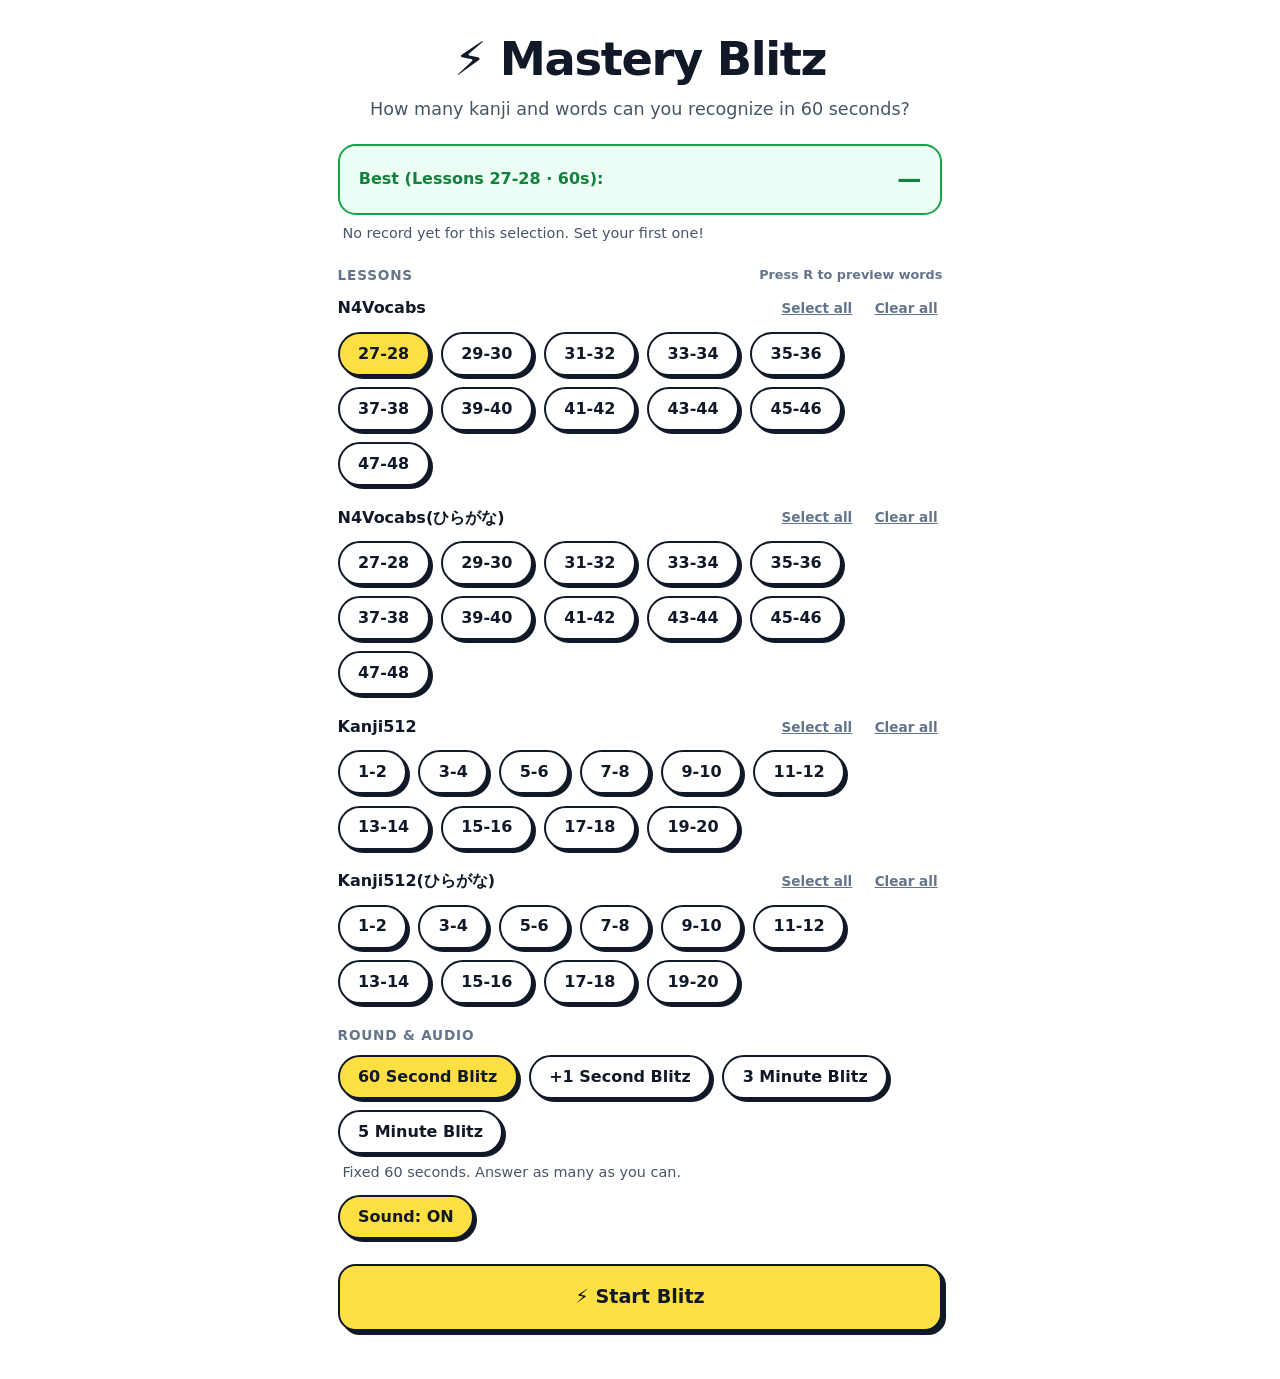
==== index.html @ decc7662 "Add files via upload" ====
<!doctype html>
<html lang="en">
<head>
<meta charset="utf-8">
<meta name="viewport" content="width=device-width, initial-scale=1, viewport-fit=cover">
<title>Mastery Blitz</title>
<style>
:root{--bg:#fff;--surface:#fff;--ink:#111827;--muted:#475569;--label:#64748b;--line:#111827;--shadow:#111827;--yellow:#ffe043;--on-y:#111827;--good:#15803d;--good-bg:#ecfdf5;--good-line:#16a34a;--bad:#b91c1c;--bad-bg:#fee2e2;--warn-bg:#fef3c7;--warn:#92400e;--warn-line:#d97706;box-sizing:border-box;padding-top:env(safe-area-inset-top,0px);padding-bottom:env(safe-area-inset-bottom,0px)}
@media (prefers-color-scheme:dark){:root:not([data-theme="light"]){--bg:#0b1220;--surface:#131c2e;--ink:#f1f5f9;--muted:#cbd5e1;--label:#94a3b8;--line:#e2e8f0;--shadow:#e2e8f0;--good:#4ade80;--good-bg:#052e1b;--good-line:#22c55e;--bad:#fca5a5;--bad-bg:#450a0a;--warn-bg:#422006;--warn:#fcd34d;--warn-line:#f59e0b}}
:root[data-theme="dark"]{--bg:#0b1220;--surface:#131c2e;--ink:#f1f5f9;--muted:#cbd5e1;--label:#94a3b8;--line:#e2e8f0;--shadow:#e2e8f0;--good:#4ade80;--good-bg:#052e1b;--good-line:#22c55e;--bad:#fca5a5;--bad-bg:#450a0a;--warn-bg:#422006;--warn:#fcd34d;--warn-line:#f59e0b}
*,*::before,*::after{box-sizing:inherit}
html,body{margin:0}
body{background:var(--bg);color:var(--ink);font:16px/1.4 "Segoe UI",system-ui,-apple-system,"Hiragino Sans","Yu Gothic",sans-serif;min-height:100%}
main{max-width:640px;margin:0 auto;padding:1.5rem 1.1rem 3rem}
[hidden]{display:none!important}
h1{font-size:clamp(2rem,8vw,2.9rem);font-weight:900;letter-spacing:-.03em;text-align:center;margin:.2rem 0 .3rem}
.sub{text-align:center;color:var(--muted);font-size:1.1rem;margin:0 0 1.4rem}
.lbl{color:var(--label);font-weight:800;font-size:.85rem;letter-spacing:.06em;text-transform:uppercase;margin:1.4rem 0 .6rem;display:flex;justify-content:space-between;align-items:center;gap:.5rem}
.lbl .mini{display:flex;gap:.9rem}
.part{display:flex;justify-content:space-between;align-items:center;gap:.5rem;margin:1.1rem 0 .55rem;font-weight:800;color:var(--ink)}.part:first-child{margin-top:0}.part .mini{display:flex;gap:.8rem}.part .link{font-size:.85rem}
.row{display:flex;flex-wrap:wrap;gap:.7rem}
button{font:inherit;color:inherit;cursor:pointer}
.chip,.btn{border:2.5px solid var(--line);border-radius:999px;background:var(--surface);color:var(--ink);font-weight:800;padding:.55rem 1.15rem;box-shadow:3px 3px 0 var(--shadow);transition:transform .08s,box-shadow .08s}
.chip:active,.btn:active,.opt:active{transform:translate(2px,2px);box-shadow:1px 1px 0 var(--shadow)}
.chip[aria-pressed="true"],.btn.y{background:var(--yellow);color:var(--on-y)}
.btn.pill{border-color:var(--warn-line);background:var(--warn-bg);color:var(--warn);box-shadow:none;cursor:default}
.btn.go{display:flex;width:100%;justify-content:center;gap:.6rem;border-radius:1.1rem;padding:1.1rem;font-size:1.2rem;margin-top:1.6rem;box-shadow:4px 4px 0 var(--shadow)}
.btn.go:disabled{opacity:.45;cursor:not-allowed}
.link{background:none;border:0;color:var(--label);font-weight:700;text-decoration:underline;padding:.3rem}
:focus-visible{outline:3px solid #2563eb;outline-offset:3px}
.best{display:flex;justify-content:space-between;align-items:center;gap:1rem;border:2.5px solid var(--good-line);background:var(--good-bg);color:var(--good);border-radius:1.1rem;padding:1.05rem 1.2rem;font-weight:800;box-shadow:0 0 0 0}
.best b{font-size:1.5rem;white-space:nowrap}
.bestsub{color:var(--muted);font-size:.9rem;margin:.5rem .3rem 0}
.hist{list-style:none;margin:0;padding:0;display:grid;gap:.4rem}
.hist li{display:flex;justify-content:space-between;gap:1rem;border-bottom:1.5px dashed var(--label);padding:.35rem 0;color:var(--muted);font-size:.95rem}
.hist b{color:var(--ink)}
/* play */
.hud{display:grid;grid-template-columns:auto 1fr auto;gap:1rem;align-items:end;margin-bottom:.7rem}
.hud small{display:block;color:var(--label);font-weight:800;font-size:.75rem;text-transform:uppercase;letter-spacing:.06em}
.hud b{font-size:2rem;font-weight:900;line-height:1;font-variant-numeric:tabular-nums}
.hud .sc{text-align:center}
.hud .tm.low b{color:var(--bad)}
.streak{border:2.5px solid var(--line);border-radius:999px;padding:.35rem .8rem;font-weight:800;background:var(--surface);white-space:nowrap}
.streak.hot{background:var(--yellow);color:var(--on-y)}
.bar{height:14px;border:2.5px solid var(--line);border-radius:99px;overflow:hidden;background:var(--surface)}
.bar i{display:block;height:100%;width:100%;background:var(--yellow);transform-origin:left}
.card{position:relative;border:2.5px solid var(--line);border-radius:1.4rem;background:var(--surface);box-shadow:5px 5px 0 var(--shadow);text-align:center;padding:2rem 1rem 1.4rem;margin:1.2rem 0}
.kanji{font-family:"Hiragino Sans","Yu Gothic","Noto Sans JP","Meiryo",sans-serif;font-weight:700;font-size:clamp(3rem,15vw,5.5rem);line-height:1.15;overflow-wrap:anywhere}
.kanji.long{font-size:clamp(2.2rem,10vw,3.8rem)}
.ask{margin:.6rem 0 0;color:var(--label);font-weight:700;font-size:.9rem}
.pop{position:absolute;right:1rem;top:.7rem;font-weight:900;color:var(--good);opacity:0;pointer-events:none}
.pop.show{animation:pop .7s ease-out}
@keyframes pop{0%{opacity:1;transform:translateY(6px)}100%{opacity:0;transform:translateY(-14px)}}
.opts{display:grid;grid-template-columns:1fr 1fr;gap:.8rem}
@media(max-width:430px){.opts{grid-template-columns:1fr}}
.opt{display:flex;gap:.7rem;align-items:center;text-align:left;border:2.5px solid var(--line);border-radius:1rem;background:var(--surface);color:var(--ink);font-weight:800;font-size:1.05rem;padding:.95rem 1rem;box-shadow:3px 3px 0 var(--shadow);min-height:3.6rem}
.opt kbd{flex:none;display:grid;place-items:center;width:1.7rem;height:1.7rem;border:2px solid var(--line);border-radius:.45rem;font:800 .8rem inherit;font-family:inherit}
.opt.good{background:var(--good-bg);border-color:var(--good-line);color:var(--good)}
.opt.bad{background:var(--bad-bg);border-color:var(--bad);color:var(--bad)}
.opt:disabled{cursor:default}
.opt.kana{font-family:"Hiragino Sans","Yu Gothic","Noto Sans JP","Meiryo",sans-serif;font-size:1.25rem}
/* result */
.big{text-align:center;margin:1rem 0}
.big b{display:block;font-size:clamp(3rem,16vw,4.6rem);font-weight:900;letter-spacing:-.03em;line-height:1}
.newbest{background:var(--yellow);color:var(--on-y);border:2.5px solid var(--line);border-radius:999px;font-weight:900;padding:.5rem 1.2rem;display:inline-block;box-shadow:3px 3px 0 var(--shadow);margin-bottom:.8rem}
.stats{display:grid;grid-template-columns:repeat(5,1fr);gap:.6rem;margin:1.2rem 0}
.stats div{border:2.5px solid var(--line);border-radius:1rem;padding:.7rem .3rem;text-align:center;background:var(--surface)}
.stats b{display:block;font-size:1.5rem;font-weight:900}
.stats small{color:var(--label);font-weight:700;font-size:.78rem;white-space:nowrap}
@media(max-width:430px){.stats{grid-template-columns:1fr 1fr}.stats div:last-child{grid-column:span 2}}
.miss{list-style:none;padding:0;margin:0;display:grid;gap:.5rem}
.miss li{display:flex;align-items:baseline;gap:.9rem;border:2px solid var(--line);border-radius:.9rem;padding:.55rem .9rem;background:var(--surface)}
.miss .kanji{font-size:1.6rem;min-width:4.5rem}
.miss span{color:var(--muted);font-weight:700}.miss span b{color:var(--good);font-size:1.05rem}.miss span small{color:var(--bad);font-weight:600;font-size:.85rem}
.two{display:grid;grid-template-columns:1fr 1fr;gap:.8rem;margin-top:1.4rem}
.two .btn{border-radius:1rem;padding:.9rem}
.rv{text-transform:none;letter-spacing:0;font-size:.8rem;font-weight:700}.rv.on{background:var(--yellow);color:var(--on-y);border:2px solid var(--line);border-radius:999px;padding:.1rem .65rem}
.peek{position:fixed;z-index:15;width:min(440px,calc(100vw - 24px));max-height:min(60vh,420px);overflow-y:auto;border:2.5px solid var(--line);border-radius:1.1rem;background:var(--surface);box-shadow:5px 5px 0 var(--shadow);padding:.8rem .9rem}
.peek h3{margin:0 0 .5rem;font-size:1rem;font-weight:900;display:flex;justify-content:space-between;gap:1rem}.peek h3 span{color:var(--label);font-weight:700;font-size:.85rem}
.peek ul{list-style:none;margin:0;padding:0;display:grid;grid-template-columns:1fr 1fr;gap:.3rem .9rem}
.peek li{display:flex;align-items:baseline;gap:.6rem;border-bottom:1.5px dashed var(--label);padding:.2rem 0;min-width:0}
.peek li .kanji{font-size:1.25rem;flex:none}.peek li span:last-child{color:var(--muted);font-weight:700;font-size:.9rem;overflow-wrap:anywhere}
@media(max-width:430px){.peek ul{grid-template-columns:1fr}}
.tm{position:relative}.pop.tp{left:100%;right:auto;top:0;margin-left:.4rem;white-space:nowrap}
.ov{position:fixed;inset:0;z-index:20;display:grid;place-items:center;background:var(--bg);padding:1.2rem}
.pm{width:min(380px,100%);border:2.5px solid var(--line);border-radius:1.4rem;background:var(--surface);box-shadow:6px 6px 0 var(--shadow);padding:1.5rem;display:grid;gap:.8rem;text-align:center}
.pm h2{margin:0;font-size:1.8rem;font-weight:900}.pm p{margin:0 0 .3rem;color:var(--muted)}.pm small{color:var(--label);font-weight:700}
.pm .btn{border-radius:1rem;padding:.9rem;font-size:1.05rem}
@media(prefers-reduced-motion:reduce){.pop.show{animation:none;opacity:1}.chip,.btn{transition:none}}
</style>
</head>
<body>
<main>

<section id="setup">
  <h1>⚡ Mastery Blitz</h1>
  <p class="sub" id="sub"></p>
  <div class="best"><span id="bestLbl">Best:</span><b id="bestPts">—</b></div>
  <p class="bestsub" id="bestSub"></p>

  <div class="lbl"><span>Lessons</span><span class="rv" id="rvHint"></span></div>
  <div id="chips"></div>

  <div class="lbl"><span>Round &amp; audio</span></div>
  <div class="row" id="modes"></div>
  <p class="bestsub" id="modeNote"></p>
  <div class="row" style="margin-top:.8rem"><button class="chip" id="snd" aria-pressed="true">Sound: ON</button></div>

  <button class="btn y go" id="start">⚡ Start Blitz</button>

  <div id="histWrap"><div class="lbl"><span>Recent rounds</span><button class="link" id="reset">Reset records</button></div><ul class="hist" id="hist"></ul></div>
</section>

<section id="play" hidden>
  <div class="hud">
    <div class="tm" id="tmBox"><small>Time</small><b id="tm">60</b><span class="pop tp" id="tpop">+1s</span></div>
    <div class="sc"><small>Score</small><b id="sc">0</b></div>
    <div class="streak" id="stk">Streak 0</div>
  </div>
  <div class="bar"><i id="bar"></i></div>
  <div class="card"><span class="pop" id="pop"></span><div class="kanji" id="k" lang="ja"></div><p class="ask">What does it mean?</p></div>
  <div class="opts" id="opts" aria-live="polite"></div>
  <p style="margin:1.2rem 0 0;display:flex;justify-content:center;gap:1.6rem"><button class="link" id="pz">Pause (Esc)</button><button class="link" id="quit">End round</button></p>
</section>

<section id="result" hidden>
  <div class="big"><div id="nb"></div><small style="color:var(--label);font-weight:800">TIME’S UP · FINAL SCORE</small><b id="rs">0</b><span id="rl" style="color:var(--muted);font-weight:700"></span></div>
  <div class="stats" id="rstats"></div>
  <div id="missWrap"><div class="lbl"><span id="missTitle">Review wrong answers</span></div><ul class="miss" id="miss"></ul></div>
  <div class="two"><button class="btn y" id="again">⚡ Play again</button><button class="btn" id="back">Change lessons</button></div>
</section>

</main>
<div class="peek" id="peek" hidden role="tooltip"></div>
<div class="ov" id="pause" hidden role="dialog" aria-modal="true" aria-label="Paused">
  <div class="pm"><h2>⏸ Paused</h2><p>The timer is stopped.</p>
    <button class="btn y" id="resume">▶ Resume</button>
    <button class="btn" id="restart">↻ Restart</button>
    <button class="btn" id="home">⌂ Main page</button>
    <small>Press Esc to resume</small></div>
</div>
<script>
const D = {
  "27-28": [
      ["空", "sky"],
      ["空港", "airport"],
      ["残業する", "to overtime"],
      ["産業", "industry"],
      ["工業", "industry"],
      ["授業", "class / lesson"],
      ["本日休業", "closure day"],
      ["鳥", "bird"],
      ["小鳥", "little bird"],
      ["白鳥", "swan"],
      ["通る", "to pass through"],
      ["通う", "to commute"],
      ["通学", "to go to school"],
      ["大通り", "main street"],
      ["交通", "traffic"],
      ["味", "taste"],
      ["意味", "meaning"],
      ["趣味", "hobby"],
      ["興味", "interest"],
      ["運", "luck"],
      ["運がいい", "good fortune"],
      ["運賃", "fare"],
      ["運転する", "to drive"],
      ["力", "strength"],
      ["体力", "strength"],
      ["色", "color"],
      ["茶色", "brown"],
      ["特色", "distinction"],
      ["景色", "scenery"],
      ["取る", "to take"],
      ["荷物", "baggage"],
      ["簡単", "easy"],
      ["覚える", "to memorize"],
      ["自動販売機", "automatic vending machine"],
      ["忙しい", "busy"],
      ["給料", "salary"],
      ["習慣", "custom"],
      ["涼しい", "cool"],
      ["涼風", "cool breeze"],
      ["将来", "future"],
      ["夢", "dream"],
      ["疲れる", "to get tired"],
      ["痛い", "painful"],
      ["彼", "he"],
      ["彼女", "she"],
      ["最近", "recently"],
      ["建てる", "to build"],
      ["着る", "to wear"],
      ["着く", "to arrive"],
      ["着物", "Japanese clothes"],
      ["出張", "business trip"],
      ["仕事", "work"],
      ["家事", "household chores"],
      ["火事", "fire"],
      ["用事", "business / engagement"],
      ["大事な", "important"],
      ["事", "thing / matter"],
      ["答える", "to answer"],
      ["答え", "answer"],
      ["解答", "answer"],
      ["元気な", "energetic"],
      ["元日", "New Year's Day"],
      ["紀元前", "before Christ / A.D."],
      ["明るい", "bright"],
      ["明日", "tomorrow"],
      ["発明", "invention"],
      ["近い", "near"],
      ["近所", "neighborhood / vicinity"],
      ["強い", "strong"],
      ["勉強する", "to study"],
      ["強風", "strong wind"],
      ["着信（メール）", "received mail"],
      ["映す", "reflect"],
      ["映画", "movie"],
      ["映画館", "theater"]
  ],
  "29-30": [
      ["地図", "map"],
      ["地下鉄", "subway train"],
      ["土地", "soil / land"],
      ["地震", "earthquake"],
      ["走る", "to run"],
      ["力走する", "runs as hard as one can"],
      ["集める", "to gather"],
      ["集まる", "assemble"],
      ["文集", "anthology"],
      ["集合する", "to assemble"],
      ["研究する", "to research"],
      ["研究者", "researcher"],
      ["研究室", "research room"],
      ["水曜日", "Wednesday"],
      ["重い", "heavy"],
      ["重大な", "important / serious"],
      ["体重", "weight"],
      ["池", "pond"],
      ["電池", "battery"],
      ["形", "shape"],
      ["人形", "doll"],
      ["正方形", "square"],
      ["図形", "figure"],
      ["ひ形", "rhombus"],
      ["横", "beside"],
      ["橋", "bridge"],
      ["決める", "to decide"],
      ["相談", "consultation"],
      ["首相", "prime minister"],
      ["忘れる", "to forget"],
      ["夏", "summer"],
      ["授業", "lesson / class"],
      ["ご苦労さま", "thanks for today"],
      ["希望", "wish"],
      ["復習する", "to review"],
      ["植える", "to plant"],
      ["机", "table / desk"],
      ["真ん中", "center"],
      ["花びん", "flower vase"],
      ["うら", "back / rear"],
      ["地震", "earthquake"],
      ["電池", "battery"],
      ["地下鉄", "subway train"],
      ["特に", "especially"],
      ["特急", "express"],
      ["特別な", "special"],
      ["有名", "famous"],
      ["有名な", "famous"],
      ["有料", "with pay"],
      ["頼り", "dependence"],
      ["会社員", "company employee"],
      ["銀行員", "bank teller"],
      ["店員", "clerk"],
      ["会員", "member"],
      ["医者", "doctor"],
      ["医学", "medical science"],
      ["医院", "clinic"],
      ["者", "person"],
      ["歯医者", "dentist"],
      ["学者", "scholar"],
      ["作者", "author"],
      ["本屋", "bookstore"],
      ["屋上", "rooftop"],
      ["八百屋", "vegetable shop"],
      ["部屋", "room"],
      ["生む", "bear / give birth"],
      ["生産する", "to produce"],
      ["財産", "property / asset"],
      ["道具", "tools"],
      ["不足する", "run short"],
      ["不安な", "anxious"],
      ["不運な", "bad luck"],
      ["切る", "to cut"],
      ["切手", "stamp"],
      ["大切な", "important"],
      ["親切な", "kind"]
  ],
  "31-32": [
      ["東", "east"],
      ["東京", "Tokyo"],
      ["西", "west"],
      ["南", "south"],
      ["北", "north"],
      ["北海道", "Hokkaido"],
      ["雨", "rain"],
      ["風", "wind"],
      ["台風", "typhoon"],
      ["洋風", "western style"],
      ["風景", "scenery / view"],
      ["夕方", "evening"],
      ["方", "direction"],
      ["服", "clothes"],
      ["洋服", "western clothes"],
      ["和服", "Japanese clothes"],
      ["制服", "uniform"],
      ["予定", "schedule / plan"],
      ["晴れる", "to become sunny"],
      ["星", "star"],
      ["熱", "fever"],
      ["熱い", "hot"],
      ["暑い", "hot"],
      ["予約", "reservation"],
      ["約束", "promise"],
      ["辞書", "dictionary"],
      ["練習", "practice"],
      ["返す", "return"],
      ["返事", "reply"],
      ["返信", "answer / reply"],
      ["くり返す", "repeat"],
      ["最近", "recently"],
      ["続ける", "to continue"],
      ["お客さん", "customer"],
      ["角", "corner"],
      ["政治", "politics"],
      ["治る", "to cure"],
      ["合格", "to pass"],
      ["卒業", "to graduate"],
      ["入学試験", "entrance exam"],
      ["実験", "experiment"],
      ["経験", "experience"],
      ["実験する", "to have an exam"],
      ["連休", "successive holidays"],
      ["会議", "conference"],
      ["広い", "wide"],
      ["広場", "plaza"],
      ["広大な", "vast / broad"],
      ["良い", "good"],
      ["良心", "conscience"],
      ["海", "sea"],
      ["海外", "overseas"],
      ["北海道", "Hokkaido"],
      ["林", "wood"],
      ["小林さん", "Japanese family name"],
      ["林道", "path through a forest"],
      ["用事", "something to do"],
      ["利用する", "to use"],
      ["子供用", "for children"],
      ["赤い", "red"],
      ["赤ちゃん", "baby"],
      ["赤信号", "red light"],
      ["赤道", "equator"],
      ["森", "forest"],
      ["森さん", "Japanese family name"],
      ["森林", "forest"],
      ["正しい", "correct"],
      ["正月", "New Year / January"],
      ["正門", "main gate"],
      ["青い", "blue"],
      ["青空", "blue sky"],
      ["青春", "youth / adolescence"],
      ["白い", "white"],
      ["真っ黒", "pitch-black"]
  ],
  "33-34": [
      ["以内", "within"],
      ["以外", "other than"],
      ["以前", "before"],
      ["以上", "more than"],
      ["以下", "less than"],
      ["質問する", "to ask"],
      ["薬", "medicine"],
      ["目薬", "eye drop"],
      ["薬品", "medicine"],
      ["注意する", "to pay attention"],
      ["注文する", "to order"],
      ["注射", "injection"],
      ["閉める", "to close"],
      ["閉じる", "to close"],
      ["閉める", "to close"],
      ["閉館する", "closing building"],
      ["閉会式", "closing ceremony"],
      ["番", "number"],
      ["電話番号", "telephone number"],
      ["番号", "number"],
      ["交通", "traffic"],
      ["危ない", "dangerous"],
      ["道具", "tool"],
      ["出席", "attendance"],
      ["払う", "to pay"],
      ["無理", "impossible"],
      ["失敗", "fail"],
      ["失礼", "rude"],
      ["黄色", "yellow"],
      ["非常口", "emergency exit"],
      ["逃げる", "to escape"],
      ["規則", "rules"],
      ["守る", "to follow"],
      ["歯", "teeth"],
      ["並べる", "to arrange / line"],
      ["立ち入り禁止", "no entry"],
      ["本日休業", "closed today"],
      ["暑い", "hot"],
      ["下げる", "to lower"],
      ["上げる", "to lift"],
      ["入り口", "entrance"],
      ["説明", "explanation"],
      ["先", "tip / ahead"],
      ["入れる", "to insert"],
      ["便利な", "convenient"],
      ["利用する", "to use"],
      ["利子", "interest / debt"],
      ["有利な", "advantageous"],
      ["四季", "four seasons"],
      ["季節", "season"],
      ["節分", "day before the beginning of spring"],
      ["春", "spring"],
      ["青春", "youth / adolescence"],
      ["夏", "summer"],
      ["夏休み", "summer vacation"],
      ["夏祭り", "summer festival"],
      ["夏服", "summer clothes"],
      ["秋", "autumn / fall"],
      ["秋田県", "Akita prefecture"],
      ["秋分の日", "autumn equinox day"],
      ["冬", "winter"],
      ["冬休み", "winter vacation"],
      ["春夏秋冬", "four seasons"],
      ["専門", "specialty"],
      ["画家", "artist"],
      ["日本画", "Japanese-style painting"],
      ["音", "sound / noise"],
      ["高音", "high tone"],
      ["歌う", "to sing"],
      ["歌手", "singer"],
      ["モノマネ", "imitate"],
      ["読み方", "way of reading"],
      ["あの方", "that person"]
  ],
  "35-36": [
      ["正しい", "correct"],
      ["毎日", "every day"],
      ["体", "body"],
      ["体重", "weight"],
      ["顔", "face"],
      ["顔色", "face"],
      ["首", "neck"],
      ["首都", "capital city"],
      ["手首", "wrist"],
      ["心", "heart"],
      ["安心する", "to be relieved"],
      ["心配する", "to worry"],
      ["中心", "center"],
      ["暖かい", "warm"],
      ["暖冬", "warm winter"],
      ["暖房", "heater"],
      ["温暖化", "warm"],
      ["一度", "once"],
      ["今度", "next time"],
      ["25度", "25 degree"],
      ["温度", "temperature"],
      ["時計", "watch"],
      ["計画", "plan"],
      ["計る", "to make a plan"],
      ["合計", "sum"]
  ],
  "37-38": [
      ["発明", "invention"],
      ["発見する", "to discover"],
      ["発音", "pronunciation"],
      ["光", "ray"],
      ["光る", "shine"],
      ["日光", "sunlight"],
      ["観光", "sightseeing"],
      ["晩御飯", "dinner"],
      ["台", "stand / rack"],
      ["台所", "kitchen"],
      ["土台", "foundation"],
      ["問題", "problem"],
      ["題名", "title"],
      ["宿題", "homework"],
      ["話題", "subject / topic"],
      ["待つ", "to wait"],
      ["待ち合わせ", "rendezvous"],
      ["招待する", "to invite"],
      ["期待する", "to expect"],
      ["米", "rice"],
      ["米国", "the United States"],
      ["白米", "white polished rice"],
      ["成功", "success"],
      ["法", "law"],
      ["成田空港", "Narita airport"],
      ["拾う", "to pick up"],
      ["捨てる", "to throw away"],
      ["輸出", "export"],
      ["招待する", "to invite"],
      ["呼ぶ", "to call"],
      ["原料", "raw material"],
      ["科学", "science"],
      ["教科書", "textbook"],
      ["外科", "surgery"],
      ["内科", "internal medicine"],
      ["科学者", "scientist"],
      ["頼む", "request / ask"],
      ["技術", "skill"],
      ["退院", "to discharge from hospital"],
      ["性格", "personality"],
      ["海岸", "seashore"],
      ["変わる", "to change"],
      ["変な", "strange"],
      ["大変な", "extremely difficult"],
      ["変化する", "to change"],
      ["病気", "illness"],
      ["病院", "hospital"],
      ["病人", "sick person"],
      ["急病", "sudden illness"],
      ["歌手", "singer"],
      ["世界中", "whole world"],
      ["屋上", "rooftop"],
      ["土地", "land / lot"],
      ["慣れる", "to be used to"],
      ["日光", "sunlight"],
      ["成田", "Narita"],
      ["行う", "to conduct"],
      ["運ぶ", "to carry"],
      ["小学校", "elementary school"],
      ["朝", "morning"],
      ["今朝", "this morning"],
      ["朝日", "morning sun"],
      ["朝食", "breakfast"],
      ["昼", "noon"],
      ["昼休み", "noon break"],
      ["昼ご飯", "lunch"],
      ["昼食", "lunch"],
      ["夜", "night"],
      ["今夜", "tonight"],
      ["夜店", "night stand / stall"],
      ["夜食", "late supper"],
      ["夕日", "evening sun"],
      ["夕食", "dinner"],
      ["今晩", "tonight"],
      ["毎晩", "every night"]
  ],
  "39-40": [
      ["電話代", "telephone bill"],
      ["死ぬ", "to die"],
      ["死者", "deceased"],
      ["急死", "sudden death"],
      ["病死", "die of disease"],
      ["合う", "fit"],
      ["合格", "to pass"],
      ["結婚する", "to marry"],
      ["結婚式", "wedding ceremony"],
      ["全部", "all"],
      ["次", "next"],
      ["必ず", "without fail"],
      ["必要な", "necessary"],
      ["要る", "to need"],
      ["交通事故", "traffic accident"],
      ["絶対に", "absolutely"],
      ["全然", "not at all"],
      ["難しい", "difficult"],
      ["残る", "to be left / remain"],
      ["残業する", "to work overtime"],
      ["残念な", "regrettable"],
      ["複雑な", "complicated"],
      ["雑誌", "magazine"],
      ["裏", "front"],
      ["倒れる", "to fall down"],
      ["込む", "be crowded"],
      ["申し込む", "to apply"],
      ["確かめる", "make sure"],
      ["確認", "confirmation"],
      ["大人", "adult"],
      ["返事", "reply"],
      ["台風", "typhoon"],
      ["遅刻", "late"],
      ["早退", "undertime"],
      ["出発", "departure"],
      ["到着", "arrival"],
      ["危険", "danger"],
      ["試合", "competition / game"],
      ["止まる", "stop"],
      ["中止する", "to cancel"],
      ["一時停止", "halt"],
      ["歩く", "walk"],
      ["散歩する", "to stroll"],
      ["進歩する", "to progress"],
      ["横断歩道", "pedestrian crossing"],
      ["持つ", "to carry / hold"],
      ["気持ち", "feeling"],
      ["持ち物", "belonging"],
      ["支持する", "to support / sympathy"],
      ["家", "house"],
      ["画家", "artist / painter"],
      ["家内", "wife"],
      ["家庭", "home / household"],
      ["民族", "ethnic group"],
      ["家族", "family"],
      ["水族館", "aquarium"],
      ["親", "parent"],
      ["母親", "mother"],
      ["親切な", "kind"],
      ["親しい", "close / intimate"],
      ["兄", "older brother"],
      ["お兄さん", "older brother"],
      ["弟", "younger brother"],
      ["兄弟", "siblings"],
      ["姉", "older sister"],
      ["お姉さん", "older sister"],
      ["妹", "younger sister"],
      ["姉妹", "sisters"],
      ["姉妹都市", "sister city"],
      ["私立大学", "private university"],
      ["自分", "oneself"],
      ["自動ドア", "automatic door"],
      ["自由", "freedom"],
      ["自然", "nature / natural"]
  ],
  "41-42": [
      ["説明", "explanation"],
      ["進む", "proceed"],
      ["進歩", "progress"],
      ["先進国", "advanced nation"],
      ["進学", "going to college"],
      ["アジル産", "produced in Brazil"],
      ["動物園", "zoo"],
      ["公園", "park"],
      ["以内", "within"],
      ["専門", "specialty"],
      ["案内する", "to guide"],
      ["内側", "interior / inside"],
      ["変化する", "to change"],
      ["文化", "culture"],
      ["化学", "chemistry"],
      ["映画化", "film making / dramatization"],
      ["石", "stone"],
      ["石油", "kerosene"],
      ["和室", "Japanese-style room"],
      ["平和", "peace"],
      ["戦争", "war"],
      ["関西", "Kansai region"],
      ["関係", "relation"],
      ["目的", "purpose"],
      ["紹介", "introduction"],
      ["経済", "economics"],
      ["法律", "law"],
      ["薄い", "thin"],
      ["主人", "husband / lord"],
      ["主食", "staple diet (food)"],
      ["主な", "main"],
      ["文法", "grammar"],
      ["代わり", "substitute"],
      ["厚い", "thick"],
      ["持ち主", "owner"],
      ["品物", "goods"],
      ["電気製品", "electronic products"],
      ["作品", "work / piece"],
      ["品質", "quality"],
      ["国民", "national citizens"],
      ["市民", "citizen"],
      ["民主主義", "democracy"],
      ["料金", "fare / charge"],
      ["食料品", "food stuff"],
      ["資料", "data / information"],
      ["材料", "ingredients"],
      ["料理", "dish / cooking"],
      ["地理", "geography"],
      ["無理な", "impossible"],
      ["理由", "reason"],
      ["犬", "dog"],
      ["子犬", "puppy"],
      ["日本犬", "Japanese dog"],
      ["同じ", "same"],
      ["同時に", "at the same time"],
      ["同級生", "classmate"],
      ["肉", "meat"],
      ["牛肉", "beef"],
      ["肉屋", "meat shop"],
      ["豚肉", "pork"],
      ["間に合う", "to be in time"],
      ["場合", "case / circumstance"],
      ["都合がいい", "convenience"],
      ["知る", "to know"],
      ["知り合い", "acquaintance"],
      ["思う", "to think"],
      ["思い出す", "to remember"],
      ["思い出", "memory"],
      ["思想", "thought / idea"],
      ["菜食", "vegetarian"],
      ["青菜", "green vegetable"],
      ["借りる", "to borrow"],
      ["借金", "debt"],
      ["貸す", "to lend"],
      ["貸家", "house for rent"]
  ],
  "43-44": [
      ["回す", "to spin"],
      ["一回", "once"],
      ["前回", "previous time"],
      ["最終回", "last round / episode"],
      ["回転ずし", "revolving sushi shop"],
      ["起こす", "to wake up"],
      ["早起き", "get up early"],
      ["起業家", "entrepreneur"],
      ["頭", "head"],
      ["頭がいい", "clever"],
      ["頭痛", "headache"],
      ["短い", "short"],
      ["短時間", "short time"],
      ["低下", "fall"],
      ["低下する", "to decline"],
      ["低気圧", "low pressure"],
      ["軽い", "light"],
      ["軽食", "light meal / snacks"],
      ["洗う", "wash"],
      ["手洗い", "washroom"],
      ["洗濯", "wash clothes"],
      ["洋服", "clothes"],
      ["東洋", "eastern"],
      ["大西洋", "Atlantic"],
      ["西洋", "western"],
      ["別れる", "break up"],
      ["別々", "separately"],
      ["区別する", "to distinguish"],
      ["分類する", "to classify"],
      ["特別な", "special"],
      ["幸せ", "happiness"],
      ["笑う", "to laugh"],
      ["泣く", "to cry"],
      ["静かな", "quiet"],
      ["理由", "reason"],
      ["増える", "to increase"],
      ["減らす", "decrease"],
      ["倍", "times"],
      ["何倍", "how many times"],
      ["適当な", "appropriate"],
      ["政治", "politics"],
      ["政府", "government"],
      ["美しい", "beautiful"],
      ["美術館", "art museum"],
      ["連れる", "accompany"],
      ["国連", "United Nations"],
      ["連絡", "contact"],
      ["野原", "field"],
      ["野鳥", "wild bird"],
      ["分野", "field (medicine etc.)"],
      ["お茶", "tea"],
      ["茶色", "brown"],
      ["喫茶店", "coffee / tea shop"],
      ["紅茶", "tea"],
      ["ご飯", "rice"],
      ["夕飯", "dinner"],
      ["晩御飯", "dinner"],
      ["昼飯", "lunch"],
      ["代わる", "take the place of"],
      ["代わりに", "instead of"],
      ["時代", "time / period"],
      ["クラス代", "class fee"],
      ["使う", "to use"],
      ["大使館", "embassy"],
      ["使用中", "during use"],
      ["通知", "notice / notification"],
      ["知識", "knowledge"],
      ["売る", "to sell"],
      ["売り場", "selling area"],
      ["西洋化", "westernized"],
      ["安心", "relief"],
      ["何本", "how many long objects"],
      ["通る", "to pass"]
  ],
  "45-46": [
      ["市", "city"],
      ["市長", "city mayor"],
      ["市場", "market"],
      ["区", "ward"],
      ["北区", "North ward"],
      ["文京区", "Bunkyo ward"],
      ["区長", "ward chief"],
      ["引く", "to pull"],
      ["引き出し", "drawer"],
      ["引力", "gravitation"],
      ["太い", "fat"],
      ["太陽", "sun"],
      ["好きな", "favorite"],
      ["好意", "affection"],
      ["好物", "favorite thing"],
      ["働く", "work"],
      ["労働者", "laborer"],
      ["押す", "to push"],
      ["細い", "thin"],
      ["細かい", "fine"],
      ["細工", "workmanship"],
      ["冷たい", "cold (touch)"],
      ["冷蔵庫", "refrigerator"],
      ["冷やす", "to chill"],
      ["寝る", "to sleep"],
      ["受ける", "to take (exam) / receive"],
      ["受付", "reception area"],
      ["付く", "to stick"],
      ["飛行機", "airplane"],
      ["飛ぶ", "to fly / jump"],
      ["船", "ship"],
      ["船便", "sea mail"],
      ["一段目", "1st layer"],
      ["階段", "stairs"],
      ["3階", "3rd floor"],
      ["値段", "price"],
      ["役に立つ", "useful"],
      ["市役所", "City hall"],
      ["優しい", "kind"],
      ["原国", "country"],
      ["論文", "thesis"],
      ["添付", "file attached"],
      ["宅配便", "home delivery"],
      ["作る", "to make"],
      ["作文", "composition"],
      ["作家", "author"],
      ["作業", "work / operation"],
      ["送る", "to send"],
      ["送金", "remittance"],
      ["放送", "broadcasting"],
      ["送信", "sending message"],
      ["場所", "place"],
      ["広場", "plaza"],
      ["運動場", "playground"],
      ["立つ", "stand up"],
      ["建物", "building"],
      ["建築", "architecture"],
      ["買物", "shopping"],
      ["動物", "animal"],
      ["勝敗", "victory"],
      ["留守", "absence (home)"],
      ["病院", "hospital"],
      ["入院する", "to be hospitalized"],
      ["大学院", "postgraduate school"],
      ["映画館", "cinema"],
      ["大使館", "embassy"],
      ["旅館", "Japanese-style hotel"],
      ["食堂", "canteen"],
      ["行動", "behavior"],
      ["教室", "classroom"],
      ["地下室", "basement"],
      ["待合室", "waiting room"],
      ["事務室", "office"],
      ["太陽", "sun"]
  ],
  "47-48": [
      ["声", "voice"],
      ["大声", "loud voice"],
      ["暗い", "dark"],
      ["暗号", "secret code"],
      ["弱い", "weak"],
      ["強弱", "strength & weakness"],
      ["遠い", "far"],
      ["遠足", "school excursion"],
      ["野菜", "vegetable"],
      ["反対", "opposite"],
      ["伝える", "to relay"],
      ["孫", "young"],
      ["両親", "parents"],
      ["両方", "both"],
      ["両手", "both hands"],
      ["両替え", "change"],
      ["遊ぶ", "to play"],
      ["薬", "drug"],
      ["野球", "baseball"],
      ["育てる", "to raise"],
      ["温かい", "warm"],
      ["温泉", "hot spring"],
      ["燃える", "burnable"],
      ["吹く", "to blow"],
      ["落とす", "to drop"],
      ["落ちる", "to fall"],
      ["届く", "to arrive"],
      ["届ける", "to deliver"],
      ["賛成", "agree"],
      ["恋人", "lovers"],
      ["庭", "garden"],
      ["妻", "wife"],
      ["夫", "husband"],
      ["祖母", "grandmother"],
      ["祖父", "grandfather"],
      ["男性", "male"],
      ["化粧", "makeup"],
      ["人口", "population"],
      ["発表", "announcement"],
      ["暗証番号", "PIN"],
      ["図", "diagram"],
      ["地図", "map"],
      ["図書館", "library"],
      ["合図", "signal"],
      ["交通", "traffic"],
      ["交差点", "road crossing"],
      ["交番", "police box"],
      ["交代", "change"],
      ["終わる", "to finish"],
      ["終電", "last train / last holiday"],
      ["開ける", "to open"],
      ["開く", "to open"],
      ["開店", "the opening of a shop"],
      ["開始する", "to start"],
      ["始め", "at start"],
      ["開始する", "to start"],
      ["始発", "starting point"],
      ["信号", "traffic lights"],
      ["三号室", "room no. 3"],
      ["号外", "extra newspaper"],
      ["教える", "to teach"],
      ["教室", "classroom"],
      ["教科書", "textbook"],
      ["教会", "church"],
      ["勉強する", "to study"],
      ["習う", "to learn"],
      ["練習", "practice"],
      ["復習する", "to review"],
      ["習慣", "custom"],
      ["考える", "to think"],
      ["考古学", "archaeology"],
      ["問い", "query"],
      ["試合", "competition / game"],
      ["試験", "exam"],
      ["入試", "entrance exam"],
      ["試す", "to test / to try"]
  ],
  "1-2": [
      ["一", "one"],
      ["二", "two"],
      ["三", "three"],
      ["四", "four"],
      ["五", "five"],
      ["六", "six"],
      ["七", "seven"],
      ["八", "eight"],
      ["九", "nine"],
      ["十", "ten"],
      ["百", "hundred"],
      ["千", "thousand"],
      ["万", "ten thousand"],
      ["円", "yen / circle"],
      ["口", "mouth"],
      ["目", "eye"],
      ["日", "day / sun"],
      ["月", "month / moon"],
      ["火", "fire"],
      ["水", "water"],
      ["木", "tree"],
      ["金", "gold / money"],
      ["土", "soil / earth"],
      ["曜", "weekday"],
      ["本", "book / origin"],
      ["人", "person"],
      ["今", "now"],
      ["寺", "temple"],
      ["時", "time / hour"],
      ["半", "half"],
      ["刀", "sword"],
      ["分", "divide / minute"]
  ],
  "3-4": [
      ["上", "up / above"],
      ["下", "down / below"],
      ["中", "middle"],
      ["外", "outside"],
      ["右", "right"],
      ["工", "craft / construction"],
      ["左", "left"],
      ["前", "before / front"],
      ["後", "after / behind"],
      ["午", "noon"],
      ["門", "gate"],
      ["間", "between / interval"],
      ["東", "east"],
      ["西", "west"],
      ["南", "south"],
      ["北", "north"],
      ["田", "rice field"],
      ["力", "power"],
      ["男", "man"],
      ["女", "woman"],
      ["子", "child"],
      ["学", "study"],
      ["生", "life / birth"],
      ["先", "ahead / previous"],
      ["何", "what"],
      ["父", "father"],
      ["母", "mother"],
      ["年", "year"],
      ["去", "past / leave"],
      ["毎", "every"],
      ["王", "king"],
      ["国", "country"]
  ],
  "5-6": [
      ["見", "see"],
      ["行", "go"],
      ["米", "rice"],
      ["来", "come"],
      ["良", "good"],
      ["食", "eat"],
      ["飲", "drink"],
      ["会", "meet"],
      ["耳", "ear"],
      ["聞", "hear / listen"],
      ["言", "say"],
      ["話", "speak"],
      ["立", "stand"],
      ["待", "wait"],
      ["周", "circumference / around"],
      ["週", "week"],
      ["大", "big"],
      ["小", "small"],
      ["高", "high / expensive"],
      ["安", "cheap / peaceful"],
      ["新", "new"],
      ["古", "old"],
      ["元", "origin"],
      ["気", "spirit / energy"],
      ["多", "many"],
      ["少", "few"],
      ["広", "wide"],
      ["早", "early"],
      ["長", "long"],
      ["明", "bright"],
      ["好", "like"],
      ["友", "friend"]
  ],
  "7-8": [
      ["入", "enter"],
      ["出", "exit"],
      ["市", "city / market"],
      ["町", "town"],
      ["村", "village"],
      ["雨", "rain"],
      ["電", "electricity"],
      ["車", "car"],
      ["馬", "horse"],
      ["駅", "station"],
      ["社", "company / shrine"],
      ["校", "school"],
      ["店", "shop"],
      ["銀", "silver"],
      ["病", "illness"],
      ["院", "institution"],
      ["休", "rest"],
      ["走", "run"],
      ["起", "wake up"],
      ["貝", "shellfish"],
      ["買", "buy"],
      ["売", "sell"],
      ["読", "read"],
      ["書", "write"],
      ["帰", "return"],
      ["勉", "study"],
      ["弓", "bow"],
      ["虫", "insect"],
      ["強", "strong"],
      ["持", "hold"],
      ["名", "name"],
      ["語", "language"]
  ],
  "9-10": [
      ["春", "spring"],
      ["夏", "summer"],
      ["秋", "autumn"],
      ["冬", "winter"],
      ["朝", "morning"],
      ["昼", "daytime"],
      ["夕", "evening"],
      ["方", "direction / person"],
      ["晩", "night"],
      ["夜", "night"],
      ["心", "heart"],
      ["手", "hand"],
      ["足", "foot / leg"],
      ["体", "body"],
      ["首", "neck"],
      ["道", "road"],
      ["山", "mountain"],
      ["川", "river"],
      ["林", "grove"],
      ["森", "forest"],
      ["空", "sky"],
      ["海", "sea"],
      ["化", "change"],
      ["花", "flower"],
      ["天", "heaven / sky"],
      ["赤", "red"],
      ["青", "blue"],
      ["白", "white"],
      ["黒", "black"],
      ["色", "color"],
      ["魚", "fish"],
      ["犬", "dog"]
  ],
  "11-12": [
      ["料", "materials / fee"],
      ["理", "reason / logic"],
      ["反", "oppose"],
      ["飯", "meal / cooked rice"],
      ["牛", "cow"],
      ["豚", "pig"],
      ["鳥", "bird"],
      ["肉", "meat"],
      ["茶", "tea"],
      ["予", "beforehand"],
      ["野", "field"],
      ["菜", "vegetable"],
      ["切", "cut"],
      ["作", "make"],
      ["未", "not yet"],
      ["味", "taste"],
      ["音", "sound"],
      ["楽", "music / enjoyment"],
      ["歌", "song"],
      ["自", "self"],
      ["転", "turn / roll"],
      ["乗", "ride"],
      ["写", "copy / photograph"],
      ["真", "true"],
      ["台", "stand"],
      ["央", "center"],
      ["映", "reflect / project"],
      ["画", "picture"],
      ["羊", "sheep"],
      ["洋", "ocean / western"],
      ["服", "clothes"],
      ["着", "wear / arrive"]
  ],
  "13-14": [
      ["家", "house"],
      ["矢", "arrow"],
      ["族", "family / tribe"],
      ["親", "parent"],
      ["兄", "older brother"],
      ["姉", "older sister"],
      ["弟", "younger brother"],
      ["妹", "younger sister"],
      ["私", "I / private"],
      ["夫", "husband"],
      ["妻", "wife"],
      ["主", "main / owner"],
      ["住", "live"],
      ["糸", "thread"],
      ["氏", "surname / clan"],
      ["紙", "paper"],
      ["教", "teach"],
      ["室", "room"],
      ["羽", "wing"],
      ["習", "learn / practice"],
      ["漢", "China / Chinese"],
      ["字", "character / letter"],
      ["式", "ceremony / style"],
      ["試", "test / try"],
      ["験", "test / examination"],
      ["宿", "lodging"],
      ["題", "topic / title"],
      ["文", "sentence / writing"],
      ["英", "excellent / English"],
      ["質", "quality"],
      ["問", "question"],
      ["説", "explain"]
  ],
  "15-16": [
      ["遠", "far"],
      ["近", "near"],
      ["者", "person"],
      ["暑", "hot (weather)"],
      ["寒", "cold (weather)"],
      ["重", "heavy"],
      ["軽", "light"],
      ["低", "low"],
      ["弱", "weak"],
      ["悪", "bad"],
      ["暗", "dark"],
      ["太", "thick / fat"],
      ["豆", "bean"],
      ["短", "short"],
      ["光", "light"],
      ["風", "wind"],
      ["運", "carry / luck"],
      ["動", "move"],
      ["止", "stop"],
      ["歩", "walk"],
      ["使", "use"],
      ["送", "send"],
      ["洗", "wash"],
      ["急", "urgent / hurry"],
      ["開", "open"],
      ["閉", "close"],
      ["押", "push"],
      ["引", "pull"],
      ["思", "think"],
      ["知", "know"],
      ["考", "think / consider"],
      ["死", "death"]
  ],
  "17-18": [
      ["医", "medicine / doctor"],
      ["始", "begin"],
      ["終", "end"],
      ["石", "stone"],
      ["研", "polish / research"],
      ["究", "research"],
      ["留", "stay / remain"],
      ["有", "exist / have"],
      ["産", "produce"],
      ["業", "business / industry"],
      ["薬", "medicine"],
      ["働", "work"],
      ["員", "member"],
      ["士", "warrior / professional"],
      ["仕", "serve"],
      ["事", "matter / work"],
      ["図", "diagram"],
      ["官", "government official"],
      ["館", "building / hall"],
      ["昔", "olden times"],
      ["借", "borrow"],
      ["代", "substitute / generation"],
      ["貸", "lend"],
      ["地", "ground / land"],
      ["世", "world / generation"],
      ["界", "world / boundary"],
      ["度", "degree / time"],
      ["回", "turn / times"],
      ["用", "use"],
      ["民", "people"],
      ["注", "pour / attention"],
      ["意", "mind / intention"]
  ],
  "19-20": [
      ["頭", "head"],
      ["顔", "face"],
      ["声", "voice"],
      ["特", "special"],
      ["別", "separate"],
      ["竹", "bamboo"],
      ["合", "fit / match"],
      ["答", "answer"],
      ["正", "correct"],
      ["同", "same"],
      ["計", "measure / plan"],
      ["京", "capital"],
      ["集", "gather"],
      ["不", "not"],
      ["便", "convenient / mail"],
      ["以", "by means of / since"],
      ["場", "place"],
      ["戸", "door"],
      ["所", "place / office"],
      ["屋", "roof / shop"],
      ["堂", "hall"],
      ["都", "metropolis / capital"],
      ["県", "prefecture"],
      ["区", "ward / district"],
      ["池", "pond"],
      ["発", "depart / emit"],
      ["建", "build"],
      ["物", "thing / object"],
      ["品", "goods"],
      ["旅", "travel"],
      ["通", "pass / commute"],
      ["進", "advance"]
  ],
  "h27-28": [
      ["空", "そら"],
      ["空港", "くうこう"],
      ["残業する", "ざんぎょうする"],
      ["産業", "さんぎょう"],
      ["工業", "こうぎょう"],
      ["授業", "じゅぎょう"],
      ["本日休業", "ほんじつきゅうぎょう"],
      ["鳥", "とり"],
      ["小鳥", "ことり"],
      ["白鳥", "はくちょう"],
      ["通る", "とおる"],
      ["通う", "かよう"],
      ["通学", "つうがく"],
      ["大通り", "おおどおり"],
      ["交通", "こうつう"],
      ["味", "あじ"],
      ["意味", "いみ"],
      ["趣味", "しゅみ"],
      ["興味", "きょうみ"],
      ["運", "うん"],
      ["運がいい", "うんがいい"],
      ["運賃", "うんちん"],
      ["運転する", "うんてんする"],
      ["力", "ちから"],
      ["体力", "たいりょく"],
      ["色", "いろ"],
      ["茶色", "ちゃいろ"],
      ["特色", "とくしょく"],
      ["景色", "けしき"],
      ["取る", "とる"],
      ["荷物", "にもつ"],
      ["簡単", "かんたん"],
      ["覚える", "おぼえる"],
      ["自動販売機", "じどうはんばいき"],
      ["忙しい", "いそがしい"],
      ["給料", "きゅうりょう"],
      ["習慣", "しゅうかん"],
      ["涼しい", "すずしい"],
      ["涼風", "りょうふう"],
      ["将来", "しょうらい"],
      ["夢", "ゆめ"],
      ["疲れる", "つかれる"],
      ["痛い", "いたい"],
      ["彼", "かれ"],
      ["彼女", "かのじょ"],
      ["最近", "さいきん"],
      ["建てる", "たてる"],
      ["着る", "きる"],
      ["着く", "つく"],
      ["着物", "きもの"],
      ["出張", "しゅっちょう"],
      ["仕事", "しごと"],
      ["家事", "かじ"],
      ["火事", "かじ"],
      ["用事", "ようじ"],
      ["大事な", "だいじな"],
      ["事", "こと"],
      ["答える", "こたえる"],
      ["答え", "こたえ"],
      ["解答", "かいとう"],
      ["元気な", "げんきな"],
      ["元日", "がんじつ"],
      ["紀元前", "きげんぜん"],
      ["明るい", "あかるい"],
      ["明日", "あした・あす"],
      ["発明", "はつめい"],
      ["近い", "ちかい"],
      ["近所", "きんじょ"],
      ["強い", "つよい"],
      ["勉強する", "べんきょうする"],
      ["強風", "きょうふう"],
      ["着信（メール）", "ちゃくしん"],
      ["映す", "うつす"],
      ["映画", "えいが"],
      ["映画館", "えいがかん"]
  ],
  "h29-30": [
      ["地図", "ちず"],
      ["地下鉄", "ちかてつ"],
      ["土地", "とち"],
      ["地震", "じしん"],
      ["走る", "はしる"],
      ["力走する", "りきそうする"],
      ["集める", "あつめる"],
      ["集まる", "あつまる"],
      ["文集", "ぶんしゅう"],
      ["集合する", "しゅうごうする"],
      ["研究する", "けんきゅうする"],
      ["研究者", "けんきゅうしゃ"],
      ["研究室", "けんきゅうしつ"],
      ["水曜日", "すいようび"],
      ["重い", "おもい"],
      ["重大な", "じゅうだいな"],
      ["体重", "たいじゅう"],
      ["池", "いけ"],
      ["電池", "でんち"],
      ["形", "かたち"],
      ["人形", "にんぎょう"],
      ["正方形", "せいほうけい"],
      ["図形", "ずけい"],
      ["ひ形", "ひしがた"],
      ["横", "よこ"],
      ["橋", "はし"],
      ["決める", "きめる"],
      ["相談", "そうだん"],
      ["首相", "しゅしょう"],
      ["忘れる", "わすれる"],
      ["夏", "なつ"],
      ["授業", "じゅぎょう"],
      ["ご苦労さま", "ごくろうさま"],
      ["希望", "きぼう"],
      ["復習する", "ふくしゅうする"],
      ["植える", "うえる"],
      ["机", "つくえ"],
      ["真ん中", "まんなか"],
      ["花びん", "かびん"],
      ["地震", "じしん"],
      ["電池", "でんち"],
      ["地下鉄", "ちかてつ"],
      ["特に", "とくに"],
      ["特急", "とっきゅう"],
      ["特別な", "とくべつな"],
      ["有名", "ゆうめい"],
      ["有名な", "ゆうめいな"],
      ["有料", "ゆうりょう"],
      ["頼り", "たより"],
      ["会社員", "かいしゃいん"],
      ["銀行員", "ぎんこういん"],
      ["店員", "てんいん"],
      ["会員", "かいいん"],
      ["医者", "いしゃ"],
      ["医学", "いがく"],
      ["医院", "いいん"],
      ["者", "もの"],
      ["歯医者", "はいしゃ"],
      ["学者", "がくしゃ"],
      ["作者", "さくしゃ"],
      ["本屋", "ほんや"],
      ["屋上", "おくじょう"],
      ["八百屋", "やおや"],
      ["部屋", "へや"],
      ["生む", "うむ"],
      ["生産する", "せいさんする"],
      ["財産", "ざいさん"],
      ["道具", "どうぐ"],
      ["不足する", "ふそくする"],
      ["不安な", "ふあんな"],
      ["不運な", "ふうんな"],
      ["切る", "きる"],
      ["切手", "きって"],
      ["大切な", "たいせつな"],
      ["親切な", "しんせつな"]
  ],
  "h31-32": [
      ["東", "ひがし"],
      ["東京", "とうきょう"],
      ["西", "にし"],
      ["南", "みなみ"],
      ["北", "きた"],
      ["北海道", "ほっかいどう"],
      ["雨", "あめ"],
      ["風", "かぜ"],
      ["台風", "たいふう"],
      ["洋風", "ようふう"],
      ["風景", "ふうけい"],
      ["夕方", "ゆうがた"],
      ["方", "ほう"],
      ["服", "ふく"],
      ["洋服", "ようふく"],
      ["和服", "わふく"],
      ["制服", "せいふく"],
      ["予定", "よてい"],
      ["晴れる", "はれる"],
      ["星", "ほし"],
      ["熱", "ねつ"],
      ["熱い", "あつい"],
      ["暑い", "あつい"],
      ["予約", "よやく"],
      ["約束", "やくそく"],
      ["辞書", "じしょ"],
      ["練習", "れんしゅう"],
      ["返す", "かえす"],
      ["返事", "へんじ"],
      ["返信", "へんしん"],
      ["くり返す", "くりかえす"],
      ["最近", "さいきん"],
      ["続ける", "つづける"],
      ["お客さん", "おきゃくさん"],
      ["角", "かど"],
      ["政治", "せいじ"],
      ["治る", "なおる"],
      ["合格", "ごうかく"],
      ["卒業", "そつぎょう"],
      ["入学試験", "にゅうがくしけん"],
      ["実験", "じっけん"],
      ["経験", "けいけん"],
      ["実験する", "じっけんする"],
      ["連休", "れんきゅう"],
      ["会議", "かいぎ"],
      ["広い", "ひろい"],
      ["広場", "ひろば"],
      ["広大な", "こうだいな"],
      ["良い", "よい"],
      ["良心", "りょうしん"],
      ["海", "うみ"],
      ["海外", "かいがい"],
      ["北海道", "ほっかいどう"],
      ["林", "はやし"],
      ["小林さん", "こばやしさん"],
      ["林道", "りんどう"],
      ["用事", "ようじ"],
      ["利用する", "りようする"],
      ["子供用", "こどもよう"],
      ["赤い", "あかい"],
      ["赤ちゃん", "あかちゃん"],
      ["赤信号", "あかしんごう"],
      ["赤道", "せきどう"],
      ["森", "もり"],
      ["森さん", "もりさん"],
      ["森林", "しんりん"],
      ["正しい", "ただしい"],
      ["正月", "しょうがつ"],
      ["正門", "せいもん"],
      ["青い", "あおい"],
      ["青空", "あおぞら"],
      ["青春", "せいしゅん"],
      ["白い", "しろい"],
      ["真っ黒", "まっくろ"]
  ],
  "h33-34": [
      ["以内", "いない"],
      ["以外", "いがい"],
      ["以前", "いぜん"],
      ["以上", "いじょう"],
      ["以下", "いか"],
      ["質問する", "しつもんする"],
      ["薬", "くすり"],
      ["目薬", "めぐすり"],
      ["薬品", "やくひん"],
      ["注意する", "ちゅういする"],
      ["注文する", "ちゅうもんする"],
      ["注射", "ちゅうしゃ"],
      ["閉める", "しめる"],
      ["閉じる", "とじる"],
      ["閉める", "しめる"],
      ["閉館する", "へいかんする"],
      ["閉会式", "へいかいしき"],
      ["番", "ばん"],
      ["電話番号", "でんわばんごう"],
      ["番号", "ばんごう"],
      ["交通", "こうつう"],
      ["危ない", "あぶない"],
      ["道具", "どうぐ"],
      ["出席", "しゅっせき"],
      ["払う", "はらう"],
      ["無理", "むり"],
      ["失敗", "しっぱい"],
      ["失礼", "しつれい"],
      ["黄色", "きいろ"],
      ["非常口", "ひじょうぐち"],
      ["逃げる", "にげる"],
      ["規則", "きそく"],
      ["守る", "まもる"],
      ["歯", "は"],
      ["並べる", "ならべる"],
      ["立ち入り禁止", "たちいりきんし"],
      ["本日休業", "ほんじつきゅうぎょう"],
      ["暑い", "あつい"],
      ["下げる", "さげる"],
      ["上げる", "あげる"],
      ["入り口", "いりぐち"],
      ["説明", "せつめい"],
      ["先", "さき"],
      ["入れる", "いれる"],
      ["便利な", "べんりな"],
      ["利用する", "りようする"],
      ["利子", "りし"],
      ["有利な", "ゆうりな"],
      ["四季", "しき"],
      ["季節", "きせつ"],
      ["節分", "せつぶん"],
      ["春", "はる"],
      ["青春", "せいしゅん"],
      ["夏", "なつ"],
      ["夏休み", "なつやすみ"],
      ["夏祭り", "なつまつり"],
      ["夏服", "なつふく"],
      ["秋", "あき"],
      ["秋田県", "あきたけん"],
      ["秋分の日", "しゅうぶんのひ"],
      ["冬", "ふゆ"],
      ["冬休み", "ふゆやすみ"],
      ["春夏秋冬", "しゅんかしゅうとう"],
      ["専門", "せんもん"],
      ["画家", "がか"],
      ["日本画", "にほんが"],
      ["音", "おと"],
      ["高音", "こうおん"],
      ["歌う", "うたう"],
      ["歌手", "かしゅ"],
      ["読み方", "よみかた"],
      ["あの方", "あのかた"]
  ],
  "h35-36": [
      ["正しい", "ただしい"],
      ["毎日", "まいにち"],
      ["体", "からだ"],
      ["体重", "たいじゅう"],
      ["顔", "かお"],
      ["顔色", "かおいろ"],
      ["首", "くび"],
      ["首都", "しゅと"],
      ["手首", "てくび"],
      ["心", "こころ"],
      ["安心する", "あんしんする"],
      ["心配する", "しんぱいする"],
      ["中心", "ちゅうしん"],
      ["暖かい", "あたたかい"],
      ["暖冬", "だんとう"],
      ["暖房", "だんぼう"],
      ["温暖化", "おんだんか"],
      ["一度", "いちど"],
      ["今度", "こんど"],
      ["25度", "にじゅうごど"],
      ["温度", "おんど"],
      ["時計", "とけい"],
      ["計画", "けいかく"],
      ["計る", "はかる"],
      ["合計", "ごうけい"]
  ],
  "h37-38": [
      ["発明", "はつめい"],
      ["発見する", "はっけんする"],
      ["発音", "はつおん"],
      ["光", "ひかり"],
      ["光る", "ひかる"],
      ["日光", "にっこう"],
      ["観光", "かんこう"],
      ["晩御飯", "ばんごはん"],
      ["台", "だい"],
      ["台所", "だいどころ"],
      ["土台", "どだい"],
      ["問題", "もんだい"],
      ["題名", "だいめい"],
      ["宿題", "しゅくだい"],
      ["話題", "わだい"],
      ["待つ", "まつ"],
      ["待ち合わせ", "まちあわせ"],
      ["招待する", "しょうたいする"],
      ["期待する", "きたいする"],
      ["米", "こめ"],
      ["米国", "べいこく"],
      ["白米", "はくまい"],
      ["成功", "せいこう"],
      ["法", "ほう"],
      ["成田空港", "なりたくうこう"],
      ["拾う", "ひろう"],
      ["捨てる", "すてる"],
      ["輸出", "ゆしゅつ"],
      ["招待する", "しょうたいする"],
      ["呼ぶ", "よぶ"],
      ["原料", "げんりょう"],
      ["科学", "かがく"],
      ["教科書", "きょうかしょ"],
      ["外科", "げか"],
      ["内科", "ないか"],
      ["科学者", "かがくしゃ"],
      ["頼む", "たのむ"],
      ["技術", "ぎじゅつ"],
      ["退院", "たいいん"],
      ["性格", "せいかく"],
      ["海岸", "かいがん"],
      ["変わる", "かわる"],
      ["変な", "へんな"],
      ["大変な", "たいへんな"],
      ["変化する", "へんかする"],
      ["病気", "びょうき"],
      ["病院", "びょういん"],
      ["病人", "びょうにん"],
      ["急病", "きゅうびょう"],
      ["歌手", "かしゅ"],
      ["世界中", "せかいじゅう"],
      ["屋上", "おくじょう"],
      ["土地", "とち"],
      ["慣れる", "なれる"],
      ["日光", "にっこう"],
      ["成田", "なりた"],
      ["行う", "おこなう"],
      ["運ぶ", "はこぶ"],
      ["小学校", "しょうがっこう"],
      ["朝", "あさ"],
      ["今朝", "けさ"],
      ["朝日", "あさひ"],
      ["朝食", "ちょうしょく"],
      ["昼", "ひる"],
      ["昼休み", "ひるやすみ"],
      ["昼ご飯", "ひるごはん"],
      ["昼食", "ちゅうしょく"],
      ["夜", "よる"],
      ["今夜", "こんや"],
      ["夜店", "よみせ"],
      ["夜食", "やしょく"],
      ["夕日", "ゆうひ"],
      ["夕食", "ゆうしょく"],
      ["今晩", "こんばん"],
      ["毎晩", "まいばん"]
  ],
  "h39-40": [
      ["電話代", "でんわだい"],
      ["死ぬ", "しぬ"],
      ["死者", "ししゃ"],
      ["急死", "きゅうし"],
      ["病死", "びょうし"],
      ["合う", "あう"],
      ["合格", "ごうかく"],
      ["結婚する", "けっこんする"],
      ["結婚式", "けっこんしき"],
      ["全部", "ぜんぶ"],
      ["次", "つぎ"],
      ["必ず", "かならず"],
      ["必要な", "ひつような"],
      ["要る", "いる"],
      ["交通事故", "こうつうじこ"],
      ["絶対に", "ぜったいに"],
      ["全然", "ぜんぜん"],
      ["難しい", "むずかしい"],
      ["残る", "のこる"],
      ["残業する", "ざんぎょうする"],
      ["残念な", "ざんねんな"],
      ["複雑な", "ふくざつな"],
      ["雑誌", "ざっし"],
      ["裏", "うら"],
      ["倒れる", "たおれる"],
      ["込む", "こむ"],
      ["申し込む", "もうしこむ"],
      ["確かめる", "たしかめる"],
      ["確認", "かくにん"],
      ["大人", "おとな"],
      ["返事", "へんじ"],
      ["台風", "たいふう"],
      ["遅刻", "ちこく"],
      ["早退", "そうたい"],
      ["出発", "しゅっぱつ"],
      ["到着", "とうちゃく"],
      ["危険", "きけん"],
      ["試合", "しあい"],
      ["止まる", "とまる"],
      ["中止する", "ちゅうしする"],
      ["一時停止", "いちじていし"],
      ["歩く", "あるく"],
      ["散歩する", "さんぽする"],
      ["進歩する", "しんぽする"],
      ["横断歩道", "おうだんほどう"],
      ["持つ", "もつ"],
      ["気持ち", "きもち"],
      ["持ち物", "もちもの"],
      ["支持する", "しじする"],
      ["家", "いえ"],
      ["画家", "がか"],
      ["家内", "かない"],
      ["家庭", "かてい"],
      ["民族", "みんぞく"],
      ["家族", "かぞく"],
      ["水族館", "すいぞくかん"],
      ["親", "おや"],
      ["母親", "ははおや"],
      ["親切な", "しんせつな"],
      ["親しい", "したしい"],
      ["兄", "あに"],
      ["お兄さん", "おにいさん"],
      ["弟", "おとうと"],
      ["兄弟", "きょうだい"],
      ["姉", "あね"],
      ["お姉さん", "おねえさん"],
      ["妹", "いもうと"],
      ["姉妹", "しまい"],
      ["姉妹都市", "しまいとし"],
      ["私立大学", "しりつだいがく"],
      ["自分", "じぶん"],
      ["自動ドア", "じどうドア"],
      ["自由", "じゆう"],
      ["自然", "しぜん"]
  ],
  "h41-42": [
      ["説明", "せつめい"],
      ["進む", "すすむ"],
      ["進歩", "しんぽ"],
      ["先進国", "せんしんこく"],
      ["進学", "しんがく"],
      ["アジル産", "ブラジルさん"],
      ["動物園", "どうぶつえん"],
      ["公園", "こうえん"],
      ["以内", "いない"],
      ["専門", "せんもん"],
      ["案内する", "あんないする"],
      ["内側", "うちがわ"],
      ["変化する", "へんかする"],
      ["文化", "ぶんか"],
      ["化学", "かがく"],
      ["映画化", "えいがか"],
      ["石", "いし"],
      ["石油", "せきゆ"],
      ["和室", "わしつ"],
      ["平和", "へいわ"],
      ["戦争", "せんそう"],
      ["関西", "かんさい"],
      ["関係", "かんけい"],
      ["目的", "もくてき"],
      ["紹介", "しょうかい"],
      ["経済", "けいざい"],
      ["法律", "ほうりつ"],
      ["薄い", "うすい"],
      ["主人", "しゅじん"],
      ["主食", "しゅしょく"],
      ["主な", "おもな"],
      ["文法", "ぶんぽう"],
      ["代わり", "かわり"],
      ["厚い", "あつい"],
      ["持ち主", "もちぬし"],
      ["品物", "しなもの"],
      ["電気製品", "でんきせいひん"],
      ["作品", "さくひん"],
      ["品質", "ひんしつ"],
      ["国民", "こくみん"],
      ["市民", "しみん"],
      ["民主主義", "みんしゅしゅぎ"],
      ["料金", "りょうきん"],
      ["食料品", "しょくりょうひん"],
      ["資料", "しりょう"],
      ["材料", "ざいりょう"],
      ["料理", "りょうり"],
      ["地理", "ちり"],
      ["無理な", "むりな"],
      ["理由", "りゆう"],
      ["犬", "いぬ"],
      ["子犬", "こいぬ"],
      ["日本犬", "にほんけん"],
      ["同じ", "おなじ"],
      ["同時に", "どうじに"],
      ["同級生", "どうきゅうせい"],
      ["肉", "にく"],
      ["牛肉", "ぎゅうにく"],
      ["肉屋", "にくや"],
      ["豚肉", "ぶたにく"],
      ["間に合う", "まにあう"],
      ["場合", "ばあい"],
      ["都合がいい", "つごうがいい"],
      ["知る", "しる"],
      ["知り合い", "しりあい"],
      ["思う", "おもう"],
      ["思い出す", "おもいだす"],
      ["思い出", "おもいで"],
      ["思想", "しそう"],
      ["菜食", "さいしょく"],
      ["青菜", "あおな"],
      ["借りる", "かりる"],
      ["借金", "しゃっきん"],
      ["貸す", "かす"],
      ["貸家", "かしや"]
  ],
  "h43-44": [
      ["回す", "まわす"],
      ["一回", "いっかい"],
      ["前回", "ぜんかい"],
      ["最終回", "さいしゅうかい"],
      ["回転ずし", "かいてんずし"],
      ["起こす", "おこす"],
      ["早起き", "はやおき"],
      ["起業家", "きぎょうか"],
      ["頭", "あたま"],
      ["頭がいい", "あたまがいい"],
      ["頭痛", "ずつう"],
      ["短い", "みじかい"],
      ["短時間", "たんじかん"],
      ["低下", "ていか"],
      ["低下する", "ていかする"],
      ["低気圧", "ていきあつ"],
      ["軽い", "かるい"],
      ["軽食", "けいしょく"],
      ["洗う", "あらう"],
      ["手洗い", "てあらい"],
      ["洗濯", "せんたく"],
      ["洋服", "ようふく"],
      ["東洋", "とうよう"],
      ["大西洋", "たいせいよう"],
      ["西洋", "せいよう"],
      ["別れる", "わかれる"],
      ["別々", "べつべつ"],
      ["区別する", "くべつする"],
      ["分類する", "ぶんるいする"],
      ["特別な", "とくべつな"],
      ["幸せ", "しあわせ"],
      ["笑う", "わらう"],
      ["泣く", "なく"],
      ["静かな", "しずかな"],
      ["理由", "りゆう"],
      ["増える", "ふえる"],
      ["減らす", "へらす"],
      ["倍", "ばい"],
      ["何倍", "なんばい"],
      ["適当な", "てきとうな"],
      ["政治", "せいじ"],
      ["政府", "せいふ"],
      ["美しい", "うつくしい"],
      ["美術館", "びじゅつかん"],
      ["連れる", "つれる"],
      ["国連", "こくれん"],
      ["連絡", "れんらく"],
      ["野原", "のはら"],
      ["野鳥", "やちょう"],
      ["分野", "ぶんや"],
      ["お茶", "おちゃ"],
      ["茶色", "ちゃいろ"],
      ["喫茶店", "きっさてん"],
      ["紅茶", "こうちゃ"],
      ["ご飯", "ごはん"],
      ["夕飯", "ゆうはん"],
      ["晩御飯", "ばんごはん"],
      ["昼飯", "ひるめし"],
      ["代わる", "かわる"],
      ["代わりに", "かわりに"],
      ["時代", "じだい"],
      ["クラス代", "クラスだい"],
      ["使う", "つかう"],
      ["大使館", "たいしかん"],
      ["使用中", "しようちゅう"],
      ["通知", "つうち"],
      ["知識", "ちしき"],
      ["売る", "うる"],
      ["売り場", "うりば"],
      ["西洋化", "せいようか"],
      ["安心", "あんしん"],
      ["何本", "なんぼん"],
      ["通る", "とおる"]
  ],
  "h45-46": [
      ["市", "し"],
      ["市長", "しちょう"],
      ["市場", "いちば"],
      ["区", "く"],
      ["北区", "きたく"],
      ["文京区", "ぶんきょうく"],
      ["区長", "くちょう"],
      ["引く", "ひく"],
      ["引き出し", "ひきだし"],
      ["引力", "いんりょく"],
      ["太い", "ふとい"],
      ["太陽", "たいよう"],
      ["好きな", "すきな"],
      ["好意", "こうい"],
      ["好物", "こうぶつ"],
      ["働く", "はたらく"],
      ["労働者", "ろうどうしゃ"],
      ["押す", "おす"],
      ["細い", "ほそい"],
      ["細かい", "こまかい"],
      ["細工", "さいく"],
      ["冷たい", "つめたい"],
      ["冷蔵庫", "れいぞうこ"],
      ["冷やす", "ひやす"],
      ["寝る", "ねる"],
      ["受ける", "うける"],
      ["受付", "うけつけ"],
      ["付く", "つく"],
      ["飛行機", "ひこうき"],
      ["飛ぶ", "とぶ"],
      ["船", "ふね"],
      ["船便", "ふなびん"],
      ["一段目", "いちだんめ"],
      ["階段", "かいだん"],
      ["3階", "さんがい"],
      ["値段", "ねだん"],
      ["役に立つ", "やくにたつ"],
      ["市役所", "しやくしょ"],
      ["優しい", "やさしい"],
      ["原国", "げんこく"],
      ["論文", "ろんぶん"],
      ["添付", "てんぷ"],
      ["宅配便", "たくはいびん"],
      ["作る", "つくる"],
      ["作文", "さくぶん"],
      ["作家", "さっか"],
      ["作業", "さぎょう"],
      ["送る", "おくる"],
      ["送金", "そうきん"],
      ["放送", "ほうそう"],
      ["送信", "そうしん"],
      ["場所", "ばしょ"],
      ["広場", "ひろば"],
      ["運動場", "うんどうじょう"],
      ["立つ", "たつ"],
      ["建物", "たてもの"],
      ["建築", "けんちく"],
      ["買物", "かいもの"],
      ["動物", "どうぶつ"],
      ["勝敗", "しょうはい"],
      ["留守", "るす"],
      ["病院", "びょういん"],
      ["入院する", "にゅういんする"],
      ["大学院", "だいがくいん"],
      ["映画館", "えいがかん"],
      ["大使館", "たいしかん"],
      ["旅館", "りょかん"],
      ["食堂", "しょくどう"],
      ["行動", "こうどう"],
      ["教室", "きょうしつ"],
      ["地下室", "ちかしつ"],
      ["待合室", "まちあいしつ"],
      ["事務室", "じむしつ"],
      ["太陽", "たいよう"]
  ],
  "h47-48": [
      ["声", "こえ"],
      ["大声", "おおごえ"],
      ["暗い", "くらい"],
      ["暗号", "あんごう"],
      ["弱い", "よわい"],
      ["強弱", "きょうじゃく"],
      ["遠い", "とおい"],
      ["遠足", "えんそく"],
      ["野菜", "やさい"],
      ["反対", "はんたい"],
      ["伝える", "つたえる"],
      ["孫", "まご"],
      ["両親", "りょうしん"],
      ["両方", "りょうほう"],
      ["両手", "りょうて"],
      ["両替え", "りょうがえ"],
      ["遊ぶ", "あそぶ"],
      ["薬", "くすり"],
      ["野球", "やきゅう"],
      ["育てる", "そだてる"],
      ["温かい", "あたたかい"],
      ["温泉", "おんせん"],
      ["燃える", "もえる"],
      ["吹く", "ふく"],
      ["落とす", "おとす"],
      ["落ちる", "おちる"],
      ["届く", "とどく"],
      ["届ける", "とどける"],
      ["賛成", "さんせい"],
      ["恋人", "こいびと"],
      ["庭", "にわ"],
      ["妻", "つま"],
      ["夫", "おっと"],
      ["祖母", "そぼ"],
      ["祖父", "そふ"],
      ["男性", "だんせい"],
      ["化粧", "けしょう"],
      ["人口", "じんこう"],
      ["発表", "はっぴょう"],
      ["暗証番号", "あんしょうばんごう"],
      ["図", "ず"],
      ["地図", "ちず"],
      ["図書館", "としょかん"],
      ["合図", "あいず"],
      ["交通", "こうつう"],
      ["交差点", "こうさてん"],
      ["交番", "こうばん"],
      ["交代", "こうたい"],
      ["終わる", "おわる"],
      ["終電", "しゅうでん"],
      ["開ける", "あける"],
      ["開く", "ひらく"],
      ["開店", "かいてん"],
      ["開始する", "かいしする"],
      ["始め", "はじめ"],
      ["開始する", "かいしする"],
      ["始発", "しはつ"],
      ["信号", "しんごう"],
      ["三号室", "さんごうしつ"],
      ["号外", "ごうがい"],
      ["教える", "おしえる"],
      ["教室", "きょうしつ"],
      ["教科書", "きょうかしょ"],
      ["教会", "きょうかい"],
      ["勉強する", "べんきょうする"],
      ["習う", "ならう"],
      ["練習", "れんしゅう"],
      ["復習する", "ふくしゅうする"],
      ["習慣", "しゅうかん"],
      ["考える", "かんがえる"],
      ["考古学", "こうこがく"],
      ["問い", "とい"],
      ["試合", "しあい"],
      ["試験", "しけん"],
      ["入試", "にゅうし"],
      ["試す", "ためす"]
  ],
  "h1-2": [
      ["一", "いち、いつ ／ ひと"],
      ["二", "に ／ ふた"],
      ["三", "さん ／ み"],
      ["四", "し ／ よん、よ"],
      ["五", "ご ／ いつ"],
      ["六", "ろく ／ む"],
      ["七", "しち ／ なな"],
      ["八", "はち ／ や"],
      ["九", "きゅう、く ／ ここの"],
      ["十", "じゅう ／ とお"],
      ["百", "ひゃく"],
      ["千", "せん ／ ち"],
      ["万", "まん、ばん"],
      ["円", "えん ／ まる"],
      ["口", "こう、く ／ くち"],
      ["目", "もく ／ め"],
      ["日", "にち、じつ ／ ひ、か"],
      ["月", "げつ、がつ ／ つき"],
      ["火", "か ／ ひ"],
      ["水", "すい ／ みず"],
      ["木", "もく、ぼく ／ き"],
      ["金", "きん ／ かね"],
      ["土", "ど、と ／ つち"],
      ["曜", "よう"],
      ["本", "ほん ／ もと"],
      ["人", "じん、にん ／ ひと"],
      ["今", "こん、きん ／ いま"],
      ["寺", "じ ／ てら"],
      ["時", "じ ／ とき"],
      ["半", "はん ／ なかば"],
      ["刀", "とう ／ かたな"],
      ["分", "ぶん、ふん ／ わける"]
  ],
  "h3-4": [
      ["上", "じょう ／ うえ、あがる"],
      ["下", "か、げ ／ した、さがる"],
      ["中", "ちゅう ／ なか"],
      ["外", "がい、げ ／ そと"],
      ["右", "う、ゆう ／ みぎ"],
      ["工", "こう、く"],
      ["左", "さ ／ ひだり"],
      ["前", "ぜん ／ まえ"],
      ["後", "ご、こう ／ あと、うしろ"],
      ["午", "ご"],
      ["門", "もん"],
      ["間", "かん、けん ／ あいだ、ま"],
      ["東", "とう ／ ひがし"],
      ["西", "せい、さい ／ にし"],
      ["南", "なん ／ みなみ"],
      ["北", "ほく ／ きた"],
      ["田", "でん ／ た"],
      ["力", "りょく、りき ／ ちから"],
      ["男", "だん、なん ／ おとこ"],
      ["女", "じょ、にょ ／ おんな"],
      ["子", "し、す ／ こ"],
      ["学", "がく ／ まなぶ"],
      ["生", "せい、しょう ／ いきる、うまれる"],
      ["先", "せん ／ さき"],
      ["何", "か ／ なに、なん"],
      ["父", "ふ ／ ちち"],
      ["母", "ぼ ／ はは"],
      ["年", "ねん ／ とし"],
      ["去", "きょ、こ ／ さる"],
      ["毎", "まい"],
      ["王", "おう"],
      ["国", "こく ／ くに"]
  ],
  "h5-6": [
      ["見", "けん ／ みる"],
      ["行", "こう、ぎょう ／ いく、おこなう"],
      ["米", "べい、まい ／ こめ"],
      ["来", "らい ／ くる"],
      ["良", "りょう ／ よい"],
      ["食", "しょく ／ たべる、くう"],
      ["飲", "いん ／ のむ"],
      ["会", "かい、え ／ あう"],
      ["耳", "じ ／ みみ"],
      ["聞", "ぶん、もん ／ きく"],
      ["言", "げん、ごん ／ いう"],
      ["話", "わ ／ はなす"],
      ["立", "りつ、りゅう ／ たつ"],
      ["待", "たい ／ まつ"],
      ["周", "しゅう ／ まわり"],
      ["週", "しゅう"],
      ["大", "だい、たい ／ おおきい"],
      ["小", "しょう ／ ちいさい、こ"],
      ["高", "こう ／ たかい"],
      ["安", "あん ／ やすい"],
      ["新", "しん ／ あたらしい"],
      ["古", "こ ／ ふるい"],
      ["元", "げん、がん ／ もと"],
      ["気", "き、け"],
      ["多", "た ／ おおい"],
      ["少", "しょう ／ すくない、すこし"],
      ["広", "こう ／ ひろい"],
      ["早", "そう、さっ ／ はやい"],
      ["長", "ちょう ／ ながい"],
      ["明", "めい、みょう ／ あかるい、あきらか"],
      ["好", "こう ／ すき、このむ"],
      ["友", "ゆう ／ とも"]
  ],
  "h7-8": [
      ["入", "にゅう ／ いる、はいる"],
      ["出", "しゅつ、すい ／ でる、だす"],
      ["市", "し ／ いち"],
      ["町", "ちょう ／ まち"],
      ["村", "そん ／ むら"],
      ["雨", "う ／ あめ"],
      ["電", "でん"],
      ["車", "しゃ ／ くるま"],
      ["馬", "ば ／ うま"],
      ["駅", "えき"],
      ["社", "しゃ ／ やしろ"],
      ["校", "こう"],
      ["店", "てん ／ みせ"],
      ["銀", "ぎん"],
      ["病", "びょう、へい ／ やまい"],
      ["院", "いん"],
      ["休", "きゅう ／ やすむ"],
      ["走", "そう ／ はしる"],
      ["起", "き ／ おきる"],
      ["貝", "かい"],
      ["買", "ばい ／ かう"],
      ["売", "ばい ／ うる"],
      ["読", "どく、とく ／ よむ"],
      ["書", "しょ ／ かく"],
      ["帰", "き ／ かえる"],
      ["勉", "べん"],
      ["弓", "きゅう ／ ゆみ"],
      ["虫", "ちゅう ／ むし"],
      ["強", "きょう、ごう ／ つよい"],
      ["持", "じ ／ もつ"],
      ["名", "めい、みょう ／ な"],
      ["語", "ご ／ かたる"]
  ],
  "h9-10": [
      ["春", "しゅん ／ はる"],
      ["夏", "か、げ ／ なつ"],
      ["秋", "しゅう ／ あき"],
      ["冬", "とう ／ ふゆ"],
      ["朝", "ちょう ／ あさ"],
      ["昼", "ちゅう ／ ひる"],
      ["夕", "せき ／ ゆう"],
      ["方", "ほう ／ かた"],
      ["晩", "ばん"],
      ["夜", "や ／ よる、よ"],
      ["心", "しん ／ こころ"],
      ["手", "しゅ ／ て"],
      ["足", "そく ／ あし、たりる"],
      ["体", "たい、てい ／ からだ"],
      ["首", "しゅ ／ くび"],
      ["道", "どう ／ みち"],
      ["山", "さん ／ やま"],
      ["川", "せん ／ かわ"],
      ["林", "りん ／ はやし"],
      ["森", "しん ／ もり"],
      ["空", "くう ／ そら、あく"],
      ["海", "かい ／ うみ"],
      ["化", "か、け ／ ばける"],
      ["花", "か ／ はな"],
      ["天", "てん ／ あめ、あま"],
      ["赤", "せき、しゃく ／ あか"],
      ["青", "せい、しょう ／ あお"],
      ["白", "はく、びゃく ／ しろ"],
      ["黒", "こく ／ くろ"],
      ["色", "しょく、しき ／ いろ"],
      ["魚", "ぎょ ／ さかな、うお"],
      ["犬", "けん ／ いぬ"]
  ],
  "h11-12": [
      ["料", "りょう"],
      ["理", "り"],
      ["反", "はん、たん ／ そる"],
      ["飯", "はん ／ めし"],
      ["牛", "ぎゅう ／ うし"],
      ["豚", "とん ／ ぶた"],
      ["鳥", "ちょう ／ とり"],
      ["肉", "にく"],
      ["茶", "ちゃ、さ"],
      ["予", "よ"],
      ["野", "や ／ の"],
      ["菜", "さい ／ な"],
      ["切", "せつ、さい ／ きる"],
      ["作", "さく、さ ／ つくる"],
      ["未", "み"],
      ["味", "み ／ あじ"],
      ["音", "おん、いん ／ おと、ね"],
      ["楽", "がく、らく ／ たのしい、たのしむ"],
      ["歌", "か ／ うた、うたう"],
      ["自", "じ、し ／ みずから"],
      ["転", "てん ／ ころぶ"],
      ["乗", "じょう ／ のる"],
      ["写", "しゃ ／ うつす"],
      ["真", "しん ／ ま"],
      ["台", "だい、たい"],
      ["央", "おう"],
      ["映", "えい ／ うつる、はえる"],
      ["画", "が、かく"],
      ["羊", "よう ／ ひつじ"],
      ["洋", "よう"],
      ["服", "ふく"],
      ["着", "ちゃく、じゃく ／ きる、つく"]
  ],
  "h13-14": [
      ["家", "か、け ／ いえ、うち"],
      ["矢", "し ／ や"],
      ["族", "ぞく"],
      ["親", "しん ／ おや、したしい"],
      ["兄", "けい、きょう ／ あに"],
      ["姉", "し ／ あね"],
      ["弟", "てい、だい ／ おとうと"],
      ["妹", "まい ／ いもうと"],
      ["私", "し ／ わたし、わたくし"],
      ["夫", "ふ、ふう ／ おっと"],
      ["妻", "さい ／ つま"],
      ["主", "しゅ、す ／ ぬし、おも"],
      ["住", "じゅう ／ すむ"],
      ["糸", "し ／ いと"],
      ["氏", "し ／ うじ"],
      ["紙", "し ／ かみ"],
      ["教", "きょう ／ おしえる"],
      ["室", "しつ ／ むろ"],
      ["羽", "う ／ は、はね"],
      ["習", "しゅう ／ ならう"],
      ["漢", "かん"],
      ["字", "じ ／ あざ"],
      ["式", "しき"],
      ["試", "し ／ ためす、こころみる"],
      ["験", "けん、げん"],
      ["宿", "しゅく ／ やど"],
      ["題", "だい"],
      ["文", "ぶん、もん ／ ふみ"],
      ["英", "えい"],
      ["質", "しつ、しち"],
      ["問", "もん ／ とう、とい"],
      ["説", "せつ、ぜい ／ とく"]
  ],
  "h15-16": [
      ["遠", "えん、おん ／ とおい"],
      ["近", "きん ／ ちかい"],
      ["者", "しゃ ／ もの"],
      ["暑", "しょ ／ あつい"],
      ["寒", "かん ／ さむい"],
      ["重", "じゅう、ちょう ／ おもい、かさねる"],
      ["軽", "けい ／ かるい"],
      ["低", "てい ／ ひくい"],
      ["弱", "じゃく ／ よわい"],
      ["悪", "あく、お ／ わるい"],
      ["暗", "あん ／ くらい"],
      ["太", "たい、た ／ ふとい"],
      ["豆", "とう、ず ／ まめ"],
      ["短", "たん ／ みじかい"],
      ["光", "こう ／ ひかり、ひかる"],
      ["風", "ふう、ふ ／ かぜ"],
      ["運", "うん ／ はこぶ"],
      ["動", "どう ／ うごく"],
      ["止", "し ／ とまる、とめる"],
      ["歩", "ほ、ぶ ／ あるく"],
      ["使", "し ／ つかう"],
      ["送", "そう ／ おくる"],
      ["洗", "せん ／ あらう"],
      ["急", "きゅう ／ いそぐ"],
      ["開", "かい ／ ひらく、あける"],
      ["閉", "へい ／ しめる、とじる"],
      ["押", "おう ／ おす"],
      ["引", "いん ／ ひく"],
      ["思", "し ／ おもう"],
      ["知", "ち ／ しる"],
      ["考", "こう ／ かんがえる"],
      ["死", "し ／ しぬ"]
  ],
  "h17-18": [
      ["医", "い"],
      ["始", "し ／ はじめる"],
      ["終", "しゅう ／ おわる"],
      ["石", "せき、しゃく ／ いし"],
      ["研", "けん ／ とぐ"],
      ["究", "きゅう ／ きわめる"],
      ["留", "りゅう、る ／ とまる、とめる"],
      ["有", "ゆう、う ／ ある"],
      ["産", "さん ／ うむ"],
      ["業", "ぎょう、ごう ／ わざ"],
      ["薬", "やく ／ くすり"],
      ["働", "どう ／ はたらく"],
      ["員", "いん"],
      ["士", "し"],
      ["仕", "し、じ ／ つかえる"],
      ["事", "じ、ず ／ こと"],
      ["図", "ず、と ／ はかる"],
      ["官", "かん"],
      ["館", "かん ／ やかた"],
      ["昔", "せき、しゃく ／ むかし"],
      ["借", "しゃく ／ かりる"],
      ["代", "だい、たい ／ かわる、よ"],
      ["貸", "たい ／ かす"],
      ["地", "ち、じ"],
      ["世", "せい、せ ／ よ"],
      ["界", "かい"],
      ["度", "ど、たく ／ たび"],
      ["回", "かい、え ／ まわる"],
      ["用", "よう ／ もちいる"],
      ["民", "みん ／ たみ"],
      ["注", "ちゅう ／ そそぐ"],
      ["意", "い"]
  ],
  "h19-20": [
      ["頭", "とう、ず ／ あたま"],
      ["顔", "がん ／ かお"],
      ["声", "せい、しょう ／ こえ"],
      ["特", "とく"],
      ["別", "べつ ／ わかれる"],
      ["竹", "ちく ／ たけ"],
      ["合", "ごう、がっ ／ あう"],
      ["答", "とう ／ こたえる"],
      ["正", "せい、しょう ／ ただしい"],
      ["同", "どう ／ おなじ"],
      ["計", "けい ／ はかる"],
      ["京", "きょう、けい"],
      ["集", "しゅう ／ あつまる、あつめる"],
      ["不", "ふ、ぶ"],
      ["便", "べん、びん ／ たより"],
      ["以", "い"],
      ["場", "じょう ／ ば"],
      ["戸", "こ ／ と"],
      ["所", "しょ ／ ところ"],
      ["屋", "おく ／ や"],
      ["堂", "どう"],
      ["都", "と、つ ／ みやこ"],
      ["県", "けん"],
      ["区", "く"],
      ["池", "ち ／ いけ"],
      ["発", "はつ、ほつ"],
      ["建", "けん、こん ／ たてる"],
      ["物", "ぶつ、もつ ／ もの"],
      ["品", "ひん ／ しな"],
      ["旅", "りょ ／ たび"],
      ["通", "つう、つ ／ とおる、かよう"],
      ["進", "しん ／ すすむ"]
  ]
};
const KEYS=Object.keys(D),$=s=>document.querySelector(s),ST='mastery_blitz_v1',DUR=60;
const fmt=n=>n.toLocaleString('en-US');
let S=(()=>{let v=null;try{v=JSON.parse(localStorage.getItem(ST))}catch(e){}v=v&&typeof v==='object'?v:{};
  const sel=(Array.isArray(v.sel)?v.sel:[]).filter(k=>KEYS.includes(k));
  return{sel:sel.length?sel:[KEYS[0]],mode:typeof v.mode==='string'?v.mode:'60',sound:v.sound!==false,best:v.best||{},hist:Array.isArray(v.hist)?v.hist:[]}})();
const save=()=>{try{localStorage.setItem(ST,JSON.stringify(S))}catch(e){}};
const shuffle=a=>{for(let i=a.length-1;i>0;i--){const j=Math.floor(Math.random()*(i+1));[a[i],a[j]]=[a[j],a[i]]}return a};
const selKey=()=>KEYS.filter(k=>S.sel.includes(k)).join('+');
const lk=k=>k[0]==='h'?k.slice(1)+'(ひらがな)':k;
const selLabel=()=>{const s=KEYS.filter(k=>S.sel.includes(k));return s.length===KEYS.length?'All lessons':s.length<=3?'Lessons '+s.map(lk).join(' + '):s.length+' lesson sets'};
const getPool=()=>{const seen=new Set(),out=[];KEYS.filter(k=>S.sel.includes(k)).forEach(k=>{const t=k[0]==='h'?'r':'m';D[k].forEach(p=>{const id=p[0]+t;if(!seen.has(id)){seen.add(id);out.push([p[0],p[1],t])}})});return out};
const show=id=>{['setup','play','result'].forEach(x=>$('#'+x).hidden=x!==id);if(id!=='setup')hidePeek()};

/* sound */
let ac=null;
const beep=(f,d,t='sine',v=.15,at=0)=>{if(!S.sound||!ac)return;const o=ac.createOscillator(),g=ac.createGain(),n=ac.currentTime+at;o.type=t;o.frequency.value=f;g.gain.setValueAtTime(v,n);g.gain.exponentialRampToValueAtTime(.001,n+d);o.connect(g).connect(ac.destination);o.start(n);o.stop(n+d)};
const sfx={ok:s=>{beep(660+Math.min(s,20)*25,.12,'triangle');beep(990+Math.min(s,20)*25,.12,'triangle',.07)},no:()=>beep(160,.28,'sawtooth',.12),end:()=>[523,659,784,1047].forEach((f,i)=>beep(f,.2,'triangle',.15,i*.12)),tick:()=>beep(880,.05,'square',.05)};

/* setup */
const PARTS=[['N4Vocabs',['27-28','29-30','31-32','33-34','35-36','37-38','39-40','41-42','43-44','45-46','47-48']],['N4Vocabs(ひらがな)',['h27-28','h29-30','h31-32','h33-34','h35-36','h37-38','h39-40','h41-42','h43-44','h45-46','h47-48']],['Kanji512',['1-2','3-4','5-6','7-8','9-10','11-12','13-14','15-16','17-18','19-20']],['Kanji512(ひらがな)',['h1-2','h3-4','h5-6','h7-8','h9-10','h11-12','h13-14','h15-16','h17-18','h19-20']]].map(([t,ks])=>[t,ks.filter(k=>KEYS.includes(k))]);
const MODES=[['60','60 Second Blitz',60,0,'Fixed 60 seconds. Answer as many as you can.','60 seconds'],['plus','+1 Second Blitz',60,1,'Starts at 60 seconds. Every correct answer adds 1 second.',''],['180','3 Minute Blitz',180,0,'Fixed 3 minutes.','3 minutes'],['300','5 Minute Blitz',300,0,'Fixed 5 minutes.','5 minutes']];
const mode=()=>MODES.find(m=>m[0]===S.mode)||MODES[0];
const modeShort=()=>({'60':'60s','plus':'+1s','180':'3 min','300':'5 min'})[mode()[0]];
const bestKey=()=>mode()[0]==='60'?selKey():mode()[0]+':'+selKey();
function renderSetup(){
  $('#chips').innerHTML=PARTS.map(([t,ks],i)=>`<div class="part"><span>${t}</span><span class="mini"><button class="link" data-p="${i}" data-act="all">Select all</button><button class="link" data-p="${i}" data-act="none">Clear all</button></span></div><div class="row">${ks.map(k=>`<button class="chip" data-k="${k}" aria-pressed="${S.sel.includes(k)}">${k.replace(/^h/,'')}</button>`).join('')}</div>`).join('');
  $('#modes').innerHTML=MODES.map(m=>`<button class="chip" data-m="${m[0]}" aria-pressed="${m[0]===mode()[0]}">${m[1]}</button>`).join('');
  $('#modeNote').textContent=mode()[4];
  $('#sub').textContent=mode()[0]==='plus'?'How long can you keep the clock alive? Every correct answer adds a second.':`How many kanji and words can you recognize in ${mode()[5]}?`;
  const b=S.best[bestKey()];
  $('#bestLbl').textContent=`Best (${selLabel()} · ${modeShort()}):`;
  $('#bestPts').textContent=b?fmt(b.score)+' pts':'—';
  $('#bestSub').textContent=b?`Top streak ${b.streak} · Most correct ${b.correct}`:'No record yet for this selection. Set your first one!';
  $('#start').disabled=!S.sel.length;
  $('#snd').textContent='Sound: '+(S.sound?'ON':'OFF');$('#snd').setAttribute('aria-pressed',S.sound);
  $('#hist').innerHTML=S.hist.map(h=>`<li><span>${h.label}</span><span><b>${fmt(h.score)}</b> pts · ${h.correct} ✓${h.avg?` · ${h.avg}s avg`:''}</span></li>`).join('');
  $('#histWrap').hidden=!S.hist.length;
}
$('#chips').onclick=e=>{
  const a=e.target.closest('[data-act]');
  if(a){const ks=PARTS[+a.dataset.p][1];S.sel=a.dataset.act==='all'?[...new Set([...S.sel,...ks])]:S.sel.filter(k=>!ks.includes(k));save();renderSetup();return}
  const c=e.target.closest('[data-k]');if(!c)return;const k=c.dataset.k;S.sel=S.sel.includes(k)?S.sel.filter(x=>x!==k):[...S.sel,k];save();renderSetup()};
$('#modes').onclick=e=>{const c=e.target.closest('[data-m]');if(!c)return;S.mode=c.dataset.m;save();renderSetup()};
$('#snd').onclick=()=>{S.sound=!S.sound;save();renderSetup()};
$('#reset').onclick=()=>{if(confirm('Erase ALL personal bests and round history on this device?')){S.best={};S.hist=[];save();renderSetup()}};

/* review peek: press R on the main page to toggle, then hover a lesson */
let review=false,peekT=null;
const esc=s=>String(s).replace(/&/g,'&amp;').replace(/</g,'&lt;').replace(/>/g,'&gt;');
function renderReviewHint(){const el=$('#rvHint');el.classList.toggle('on',review);el.textContent=review?'Review ON · hover a lesson · R to turn off':'Press R to preview words'}
function showPeek(chip){
  if(!review||$('#setup').hidden)return;clearTimeout(peekT);
  const k=chip.dataset.k,list=D[k]||[],pk=$('#peek');
  pk.innerHTML=`<h3>Lesson ${esc(lk(k))} <span>${list.length} words</span></h3><ul>${list.map(p=>`<li><span class="kanji" lang="ja">${esc(p[0])}</span><span>${esc(p[1])}</span></li>`).join('')}</ul>`;
  pk.hidden=false;pk.scrollTop=0;
  const r=chip.getBoundingClientRect(),w=pk.offsetWidth,h=pk.offsetHeight;
  let top=r.bottom+6;if(top+h>innerHeight-12)top=Math.max(12,r.top-h-6);
  pk.style.left=Math.min(Math.max(12,r.left),Math.max(12,innerWidth-w-12))+'px';pk.style.top=top+'px';
}
function hidePeek(){clearTimeout(peekT);const pk=$('#peek');if(pk)pk.hidden=true}
const hideSoon=()=>{clearTimeout(peekT);peekT=setTimeout(hidePeek,220)};
$('#chips').addEventListener('mouseover',e=>{const c=e.target.closest('[data-k]');if(c)showPeek(c)});
$('#chips').addEventListener('mouseout',e=>{if(e.target.closest('[data-k]'))hideSoon()});
$('#chips').addEventListener('focusin',e=>{const c=e.target.closest('[data-k]');if(c)showPeek(c)});
$('#chips').addEventListener('focusout',hideSoon);
$('#peek').addEventListener('mouseenter',()=>clearTimeout(peekT));
$('#peek').addEventListener('mouseleave',hideSoon);
document.addEventListener('keydown',e=>{
  if((e.key==='r'||e.key==='R')&&!e.ctrlKey&&!e.metaKey&&!e.altKey&&!$('#setup').hidden){e.preventDefault();review=!review;renderReviewHint();if(!review)hidePeek()}
});

/* round */
let R=null;
const mult=n=>n>=15?3:n>=10?2:n>=5?1.5:1;
function start(){
  if(!S.sel.length)return;
  try{ac=ac||new (window.AudioContext||window.webkitAudioContext)();ac.resume&&ac.resume()}catch(e){}
  const pool=getPool();
  if(R&&R.timer)clearInterval(R.timer);const m=mode();
  R={pool,bag:[],last:null,q:null,score:0,streak:0,maxStreak:0,ok:0,bad:0,miss:[],rts:[],qStart:performance.now(),locked:false,over:false,paused:false,total:m[2],bonus:m[3],mm:m[0]!=='60',end:performance.now()+m[2]*1000,tick:0};
  $('#pause').hidden=true;
  show('play');$('#sc').textContent='0';updateStreak();nextQ();
  R.timer=setInterval(tickFn,100);tickFn();
}
function tickFn(){
  const left=Math.max(0,R.end-performance.now()),s=Math.ceil(left/1000);
  $('#tm').textContent=R.mm?Math.floor(s/60)+':'+String(s%60).padStart(2,'0'):s;$('#bar').style.transform=`scaleX(${Math.min(1,left/(R.total*1000))})`;
  $('#tmBox').classList.toggle('low',s<=10);
  if(s<=5&&s!==R.tick&&left>0){R.tick=s;sfx.tick()}
  if(left<=0)finish();
}
function updateStreak(){const m=mult(R.streak);const el=$('#stk');el.textContent=R.streak?`🔥 ${R.streak} · ×${m}`:'Streak 0';el.classList.toggle('hot',R.streak>=5)}
function nextQ(){
  if(!R.bag.length)R.bag=shuffle(R.pool.slice());
  let q=R.bag.pop();
  if(q[0]===R.last&&R.bag.length){const t=R.bag.pop();R.bag.unshift(q);q=t}
  R.last=q[0];R.q=q;R.qStart=performance.now();
  const seen=new Set([q[1]]),wrong=[],L=q[1].length;
  const cand=shuffle(R.pool.filter(p=>p[2]===q[2]));
  if(q[2]==='r')cand.sort((a,b)=>Math.abs(a[1].length-L)-Math.abs(b[1].length-L));
  for(const p of cand){if(!seen.has(p[1])){seen.add(p[1]);wrong.push(p[1]);if(wrong.length===3)break}}
  const opts=shuffle([q[1],...wrong]);
  $('#k').textContent=q[0];$('.ask').textContent=q[2]==='r'?'How is it read?':'What does it mean?';$('#k').classList.toggle('long',q[0].length>4);
  $('#opts').innerHTML=opts.map((o,i)=>`<button class="opt${q[2]==='r'?' kana':''}" data-a="${o.replace(/"/g,'&quot;')}"><kbd>${i+1}</kbd><span>${o.replace(/&/g,'&amp;').replace(/</g,'&lt;')}</span></button>`).join('');
  R.locked=false;
}
function answer(btn){
  if(!R||R.over||R.paused||R.locked)return;R.locked=true;
  const q=R.q,pick=btn.dataset.a,right=pick===q[1];R.rts.push((performance.now()-R.qStart)/1000);
  document.querySelectorAll('.opt').forEach(b=>{b.disabled=true;if(b.dataset.a===q[1])b.classList.add('good')});
  const pop=$('#pop');pop.classList.remove('show');void pop.offsetWidth;
  if(right){
    R.ok++;if(R.bonus){R.end+=1000;const tp=$('#tpop');tp.classList.remove('show');void tp.offsetWidth;tp.classList.add('show')}R.streak++;R.maxStreak=Math.max(R.maxStreak,R.streak);
    const pts=Math.round(100*mult(R.streak));R.score+=pts;
    $('#sc').textContent=fmt(R.score);pop.textContent='+'+pts;pop.style.color='';pop.classList.add('show');sfx.ok(R.streak);
  }else{
    R.bad++;R.streak=0;btn.classList.add('bad');R.miss.push([q[0],q[1],pick]);sfx.no();
    pop.textContent='Streak lost';pop.style.color='var(--bad)';pop.classList.add('show');
  }
  updateStreak();
  setTimeout(()=>{if(R&&!R.over)nextQ()},60);
}
$('#opts').onclick=e=>{const b=e.target.closest('.opt');if(b)answer(b)};
document.addEventListener('keydown',e=>{
  if(e.key==='Escape'&&!$('#play').hidden){e.preventDefault();if(R&&R.paused)resume();else pause();return}
  if(!$('#play').hidden){if(R&&R.paused)return;const i='1234'.indexOf(e.key);if(i>=0){const b=document.querySelectorAll('.opt')[i];if(b)answer(b)}}
  else if(e.key==='Enter'&&!$('#setup').hidden&&document.activeElement===document.body)start();
});
$('#quit').onclick=()=>finish();
function pause(){if(!R||R.over||R.paused)return;R.paused=true;R.pausedAt=performance.now();R.left=Math.max(0,R.end-performance.now());clearInterval(R.timer);$('#pause').hidden=false;$('#resume').focus()}
function resume(){if(!R||R.over||!R.paused)return;R.paused=false;R.qStart+=performance.now()-R.pausedAt;R.end=performance.now()+R.left;R.timer=setInterval(tickFn,100);$('#pause').hidden=true;tickFn()}
$('#pz').onclick=pause;$('#resume').onclick=resume;
$('#restart').onclick=()=>{$('#pause').hidden=true;start()};
$('#home').onclick=()=>{if(R){R.over=true;clearInterval(R.timer)}R=null;$('#pause').hidden=true;renderSetup();show('setup')};
function finish(){
  if(!R||R.over)return;R.over=true;clearInterval(R.timer);sfx.end();
  const avg=R.rts.length?R.rts.reduce((a,b)=>a+b,0)/R.rts.length:null,avgTxt=avg===null?'—':avg.toFixed(1)+'s';
  const key=bestKey(),prev=S.best[key],total=R.ok+R.bad,acc=total?Math.round(R.ok/total*100):0;
  const isNew=R.score>0&&R.score>(prev?prev.score:0);
  S.best[key]={score:Math.max(R.score,prev?prev.score:0),streak:Math.max(R.maxStreak,prev?prev.streak:0),correct:Math.max(R.ok,prev?prev.correct:0),date:Date.now()};
  S.hist=[{label:selLabel()+' · '+modeShort(),score:R.score,correct:R.ok,avg:avg===null?null:+avg.toFixed(1)},...S.hist].slice(0,6);save();
  $('#nb').innerHTML=isNew?'<span class="newbest">🏆 NEW PERSONAL BEST!</span>':'';
  $('#rs').textContent=fmt(R.score);
  $('#rl').textContent=isNew?(prev?`Previous best: ${fmt(prev.score)} pts`:'First record for this selection'):`Your best: ${fmt(S.best[key].score)} pts · ${selLabel()}`;
  $('#rstats').innerHTML=[['Correct',R.ok],['Missed',R.bad],['Accuracy',acc+'%'],['Best streak',R.maxStreak],['Avg time',avgTxt]].map(([a,b])=>`<div><b>${b}</b><small>${a}</small></div>`).join('');
  const seen=new Set(),m=R.miss.filter(p=>!seen.has(p[0])&&seen.add(p[0]));
  $('#miss').innerHTML=m.map(p=>`<li><span class="kanji" lang="ja"></span><span></span></li>`).join('');
  document.querySelectorAll('#miss li').forEach((li,i)=>{li.children[0].textContent=m[i][0];const s=li.children[1];s.textContent='';const a=document.createElement('b');a.textContent=m[i][1];const c=document.createElement('small');c.textContent='You chose: '+m[i][2];s.append(a,document.createElement('br'),c)});
  $('#missWrap').hidden=!m.length;$('#missTitle').textContent='Review wrong answers ('+m.length+')';
  show('result');window.scrollTo(0,0);
}
$('#again').onclick=start;$('#start').onclick=start;
$('#back').onclick=()=>{renderSetup();show('setup')};
renderSetup();renderReviewHint();
</script>
</body>
</html>
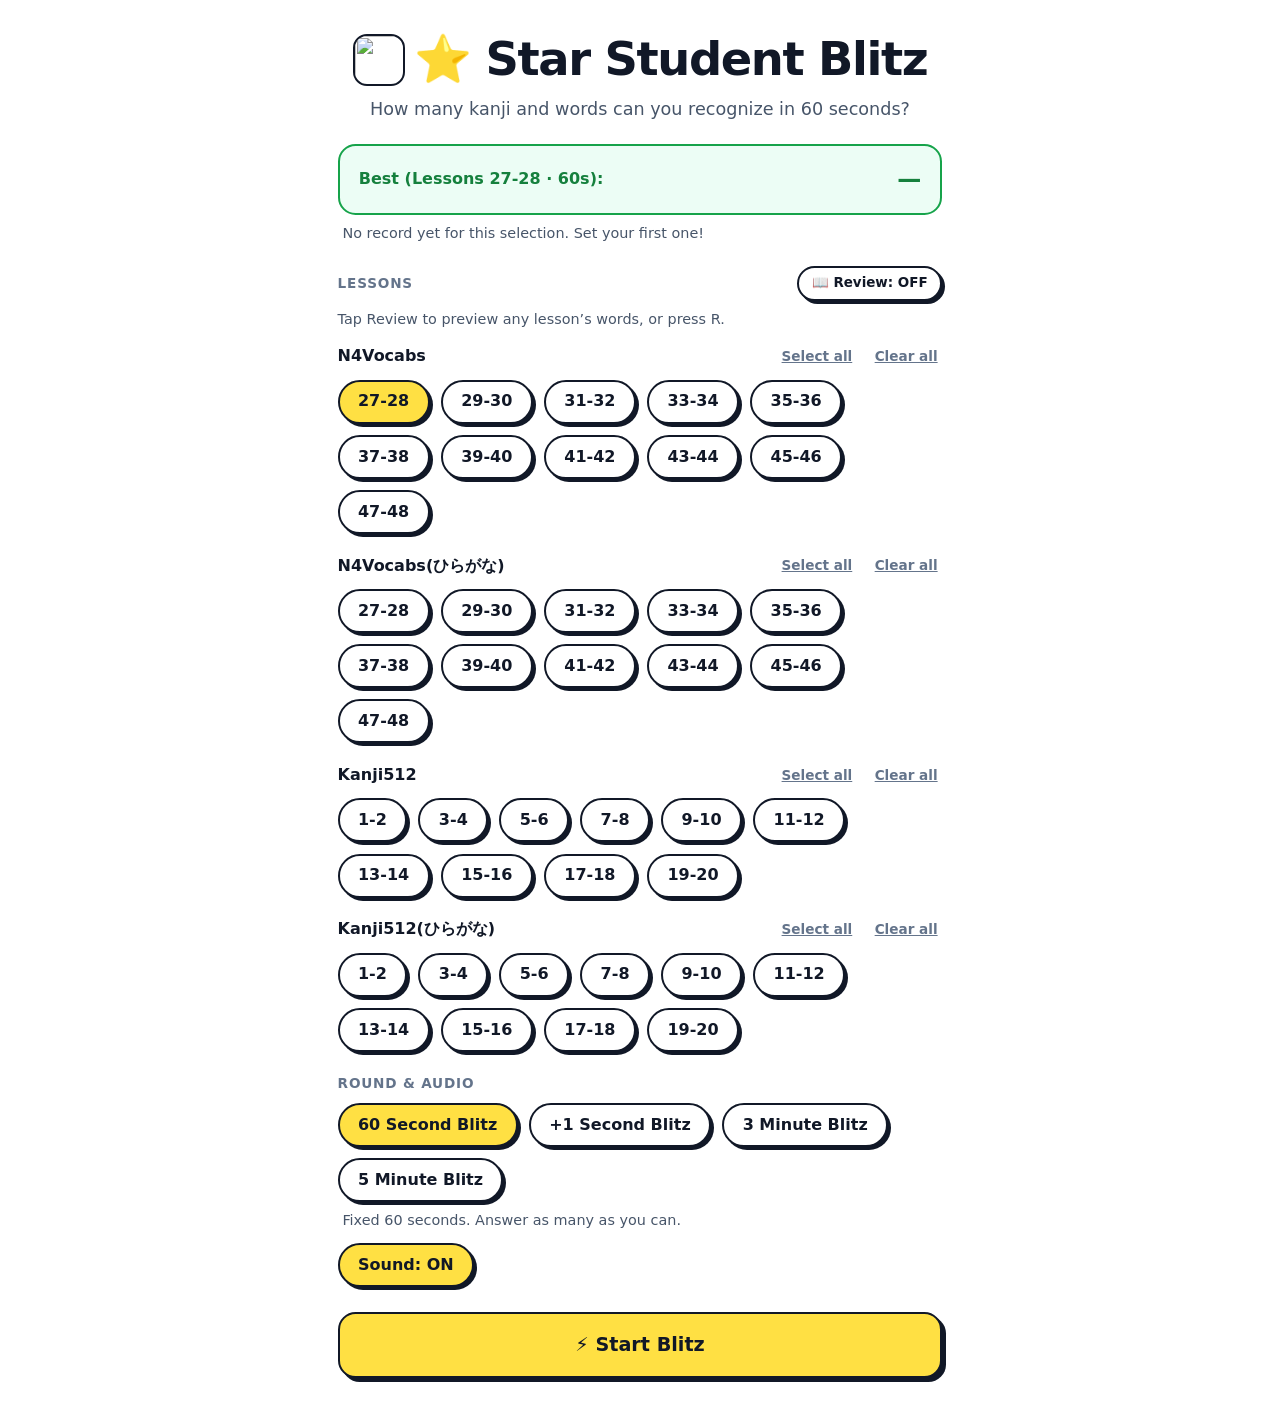
==== commit 3469d72e: "Add files via upload" ====
--- a/index.html
+++ b/index.html
@@ -3,7 +3,16 @@
 <head>
 <meta charset="utf-8">
 <meta name="viewport" content="width=device-width, initial-scale=1, viewport-fit=cover">
-<title>Mastery Blitz</title>
+<title>Star Student Blitz</title>
+<meta name="theme-color" content="#ffe043">
+<meta name="apple-mobile-web-app-capable" content="yes">
+<meta name="apple-mobile-web-app-title" content="Star Student Blitz">
+<meta name="apple-mobile-web-app-status-bar-style" content="default">
+<meta name="mobile-web-app-capable" content="yes">
+<link rel="manifest" href="./manifest.webmanifest">
+<link rel="apple-touch-icon" sizes="180x180" href="./icons/apple-touch-icon-180.png">
+<link rel="icon" sizes="192x192" type="image/png" href="./icons/icon-192.png">
+<link rel="icon" href="./favicon.ico" sizes="any">
 <style>
 :root{--bg:#fff;--surface:#fff;--ink:#111827;--muted:#475569;--label:#64748b;--line:#111827;--shadow:#111827;--yellow:#ffe043;--on-y:#111827;--good:#15803d;--good-bg:#ecfdf5;--good-line:#16a34a;--bad:#b91c1c;--bad-bg:#fee2e2;--warn-bg:#fef3c7;--warn:#92400e;--warn-line:#d97706;box-sizing:border-box;padding-top:env(safe-area-inset-top,0px);padding-bottom:env(safe-area-inset-bottom,0px)}
 @media (prefers-color-scheme:dark){:root:not([data-theme="light"]){--bg:#0b1220;--surface:#131c2e;--ink:#f1f5f9;--muted:#cbd5e1;--label:#94a3b8;--line:#e2e8f0;--shadow:#e2e8f0;--good:#4ade80;--good-bg:#052e1b;--good-line:#22c55e;--bad:#fca5a5;--bad-bg:#450a0a;--warn-bg:#422006;--warn:#fcd34d;--warn-line:#f59e0b}}
@@ -14,6 +23,8 @@
 main{max-width:640px;margin:0 auto;padding:1.5rem 1.1rem 3rem}
 [hidden]{display:none!important}
 h1{font-size:clamp(2rem,8vw,2.9rem);font-weight:900;letter-spacing:-.03em;text-align:center;margin:.2rem 0 .3rem}
+.brand{display:flex;align-items:center;justify-content:center;flex-wrap:wrap;gap:.6rem}
+.brand img{width:52px;height:52px;object-fit:cover;border:2.5px solid var(--line);border-radius:14px;flex:none}
 .sub{text-align:center;color:var(--muted);font-size:1.1rem;margin:0 0 1.4rem}
 .lbl{color:var(--label);font-weight:800;font-size:.85rem;letter-spacing:.06em;text-transform:uppercase;margin:1.4rem 0 .6rem;display:flex;justify-content:space-between;align-items:center;gap:.5rem}
 .lbl .mini{display:flex;gap:.9rem}
@@ -74,7 +85,13 @@
 .miss span{color:var(--muted);font-weight:700}.miss span b{color:var(--good);font-size:1.05rem}.miss span small{color:var(--bad);font-weight:600;font-size:.85rem}
 .two{display:grid;grid-template-columns:1fr 1fr;gap:.8rem;margin-top:1.4rem}
 .two .btn{border-radius:1rem;padding:.9rem}
-.rv{text-transform:none;letter-spacing:0;font-size:.8rem;font-weight:700}.rv.on{background:var(--yellow);color:var(--on-y);border:2px solid var(--line);border-radius:999px;padding:.1rem .65rem}
+.review-toggle{font-size:.84rem;letter-spacing:0;text-transform:none;padding:.4rem .8rem;white-space:nowrap}
+.review-hint{margin:-.1rem 0 .8rem!important}
+.review-toggle[aria-pressed="true"]{background:var(--yellow);color:var(--on-y)}
+.peek-close{border:2px solid var(--line);background:var(--surface);color:var(--ink);border-radius:.65rem;min-width:38px;min-height:38px;font-size:1.3rem;font-weight:900;line-height:1;flex:none}
+.peek h3{align-items:center}
+.peek h3 .peek-heading{display:flex;align-items:baseline;gap:.5rem;flex-wrap:wrap}
+@media (hover:none), (max-width:650px){.peek{left:12px!important;top:auto!important;right:12px;bottom:calc(12px + env(safe-area-inset-bottom,0px));width:auto;max-height:min(70vh,550px)}}
 .peek{position:fixed;z-index:15;width:min(440px,calc(100vw - 24px));max-height:min(60vh,420px);overflow-y:auto;border:2.5px solid var(--line);border-radius:1.1rem;background:var(--surface);box-shadow:5px 5px 0 var(--shadow);padding:.8rem .9rem}
 .peek h3{margin:0 0 .5rem;font-size:1rem;font-weight:900;display:flex;justify-content:space-between;gap:1rem}.peek h3 span{color:var(--label);font-weight:700;font-size:.85rem}
 .peek ul{list-style:none;margin:0;padding:0;display:grid;grid-template-columns:1fr 1fr;gap:.3rem .9rem}
@@ -93,12 +110,13 @@
 <main>
 
 <section id="setup">
-  <h1>⚡ Mastery Blitz</h1>
+  <h1 class="brand"><img src="./icons/apple-touch-icon-180.png" alt="" width="52" height="52"><span>⭐ Star Student Blitz</span></h1>
   <p class="sub" id="sub"></p>
   <div class="best"><span id="bestLbl">Best:</span><b id="bestPts">—</b></div>
   <p class="bestsub" id="bestSub"></p>
 
-  <div class="lbl"><span>Lessons</span><span class="rv" id="rvHint"></span></div>
+  <div class="lbl"><span>Lessons</span><button class="chip review-toggle" id="reviewBtn" type="button" aria-pressed="false" aria-controls="peek">📖 Review: OFF</button></div>
+  <p class="bestsub review-hint" id="rvHint" role="status"></p>
   <div id="chips"></div>
 
   <div class="lbl"><span>Round &amp; audio</span></div>
@@ -131,7 +149,7 @@
 </section>
 
 </main>
-<div class="peek" id="peek" hidden role="tooltip"></div>
+<div class="peek" id="peek" hidden role="dialog" aria-label="Lesson word review"></div>
 <div class="ov" id="pause" hidden role="dialog" aria-modal="true" aria-label="Paused">
   <div class="pm"><h2>⏸ Paused</h2><p>The timer is stopped.</p>
     <button class="btn y" id="resume">▶ Resume</button>
@@ -2445,34 +2463,56 @@
 $('#chips').onclick=e=>{
   const a=e.target.closest('[data-act]');
   if(a){const ks=PARTS[+a.dataset.p][1];S.sel=a.dataset.act==='all'?[...new Set([...S.sel,...ks])]:S.sel.filter(k=>!ks.includes(k));save();renderSetup();return}
-  const c=e.target.closest('[data-k]');if(!c)return;const k=c.dataset.k;S.sel=S.sel.includes(k)?S.sel.filter(x=>x!==k):[...S.sel,k];save();renderSetup()};
+  const c=e.target.closest('[data-k]');if(!c)return;
+  if(review){showPeek(c);return}
+  const k=c.dataset.k;S.sel=S.sel.includes(k)?S.sel.filter(x=>x!==k):[...S.sel,k];save();renderSetup()};
 $('#modes').onclick=e=>{const c=e.target.closest('[data-m]');if(!c)return;S.mode=c.dataset.m;save();renderSetup()};
 $('#snd').onclick=()=>{S.sound=!S.sound;save();renderSetup()};
 $('#reset').onclick=()=>{if(confirm('Erase ALL personal bests and round history on this device?')){S.best={};S.hist=[];save();renderSetup()}};
 
-/* review peek: press R on the main page to toggle, then hover a lesson */
+/* Review mode: use the button or R, then hover (desktop) or tap (touch) a lesson. */
 let review=false,peekT=null;
 const esc=s=>String(s).replace(/&/g,'&amp;').replace(/</g,'&lt;').replace(/>/g,'&gt;');
-function renderReviewHint(){const el=$('#rvHint');el.classList.toggle('on',review);el.textContent=review?'Review ON · hover a lesson · R to turn off':'Press R to preview words'}
+function renderReviewHint(){
+  const btn=$('#reviewBtn');
+  btn.textContent=review?'📖 Review: ON':'📖 Review: OFF';
+  btn.setAttribute('aria-pressed',String(review));
+  $('#rvHint').textContent=review?'Review is on: tap a lesson to preview words. Tap Review again to select lessons. (R also works)':'Tap Review to preview any lesson’s words, or press R.';
+}
+function toggleReview(){review=!review;renderReviewHint();hidePeek()}
+$('#reviewBtn').onclick=toggleReview;
 function showPeek(chip){
-  if(!review||$('#setup').hidden)return;clearTimeout(peekT);
+  if(!review||$('#setup').hidden)return;
+  clearTimeout(peekT);
   const k=chip.dataset.k,list=D[k]||[],pk=$('#peek');
-  pk.innerHTML=`<h3>Lesson ${esc(lk(k))} <span>${list.length} words</span></h3><ul>${list.map(p=>`<li><span class="kanji" lang="ja">${esc(p[0])}</span><span>${esc(p[1])}</span></li>`).join('')}</ul>`;
+  pk.innerHTML=`<h3><span class="peek-heading">Lesson ${esc(lk(k))} <span>${list.length} words</span></span><button type="button" class="peek-close" aria-label="Close lesson review" title="Close">×</button></h3><ul>${list.map(p=>`<li><span class="kanji" lang="ja">${esc(p[0])}</span><span>${esc(p[1])}</span></li>`).join('')}</ul>`;
   pk.hidden=false;pk.scrollTop=0;
   const r=chip.getBoundingClientRect(),w=pk.offsetWidth,h=pk.offsetHeight;
-  let top=r.bottom+6;if(top+h>innerHeight-12)top=Math.max(12,r.top-h-6);
-  pk.style.left=Math.min(Math.max(12,r.left),Math.max(12,innerWidth-w-12))+'px';pk.style.top=top+'px';
+  let left=Math.min(Math.max(12,r.left),Math.max(12,innerWidth-w-12));
+  let top=r.bottom+8;
+  // Prefer a side placement on desktop so the popup never covers the chip being hovered.
+  if(canHover()&&r.right+w+20<innerWidth){left=r.right+10;top=Math.max(12,Math.min(r.top,innerHeight-h-12))}
+  else if(canHover()&&r.left-w-20>0){left=r.left-w-10;top=Math.max(12,Math.min(r.top,innerHeight-h-12))}
+  else if(top+h>innerHeight-12){top=Math.max(12,r.top-h-8)}
+  pk.style.left=left+'px';pk.style.top=top+'px';
 }
 function hidePeek(){clearTimeout(peekT);const pk=$('#peek');if(pk)pk.hidden=true}
 const hideSoon=()=>{clearTimeout(peekT);peekT=setTimeout(hidePeek,220)};
-$('#chips').addEventListener('mouseover',e=>{const c=e.target.closest('[data-k]');if(c)showPeek(c)});
-$('#chips').addEventListener('mouseout',e=>{if(e.target.closest('[data-k]'))hideSoon()});
+const canHover=()=>window.matchMedia('(hover: hover) and (pointer: fine)').matches;
+$('#chips').addEventListener('mouseover',e=>{if(!canHover())return;const c=e.target.closest('[data-k]');if(c)showPeek(c)});
+$('#chips').addEventListener('mouseout',e=>{if(canHover()&&e.target.closest('[data-k]'))hideSoon()});
 $('#chips').addEventListener('focusin',e=>{const c=e.target.closest('[data-k]');if(c)showPeek(c)});
 $('#chips').addEventListener('focusout',hideSoon);
+$('#peek').addEventListener('click',e=>{if(e.target.closest('.peek-close'))hidePeek()});
 $('#peek').addEventListener('mouseenter',()=>clearTimeout(peekT));
-$('#peek').addEventListener('mouseleave',hideSoon);
+$('#peek').addEventListener('mouseleave',()=>{if(canHover())hideSoon()});
+document.addEventListener('pointerdown',e=>{
+  if(!$('#peek').hidden&&!e.target.closest('#peek')&&!e.target.closest('#chips [data-k]'))hidePeek();
+});
 document.addEventListener('keydown',e=>{
-  if((e.key==='r'||e.key==='R')&&!e.ctrlKey&&!e.metaKey&&!e.altKey&&!$('#setup').hidden){e.preventDefault();review=!review;renderReviewHint();if(!review)hidePeek()}
+  if($('#setup').hidden)return;
+  if((e.key==='r'||e.key==='R')&&!e.ctrlKey&&!e.metaKey&&!e.altKey){e.preventDefault();toggleReview()}
+  else if(e.key==='Escape'&&!$('#peek').hidden){e.preventDefault();hidePeek()}
 });
 
 /* round */
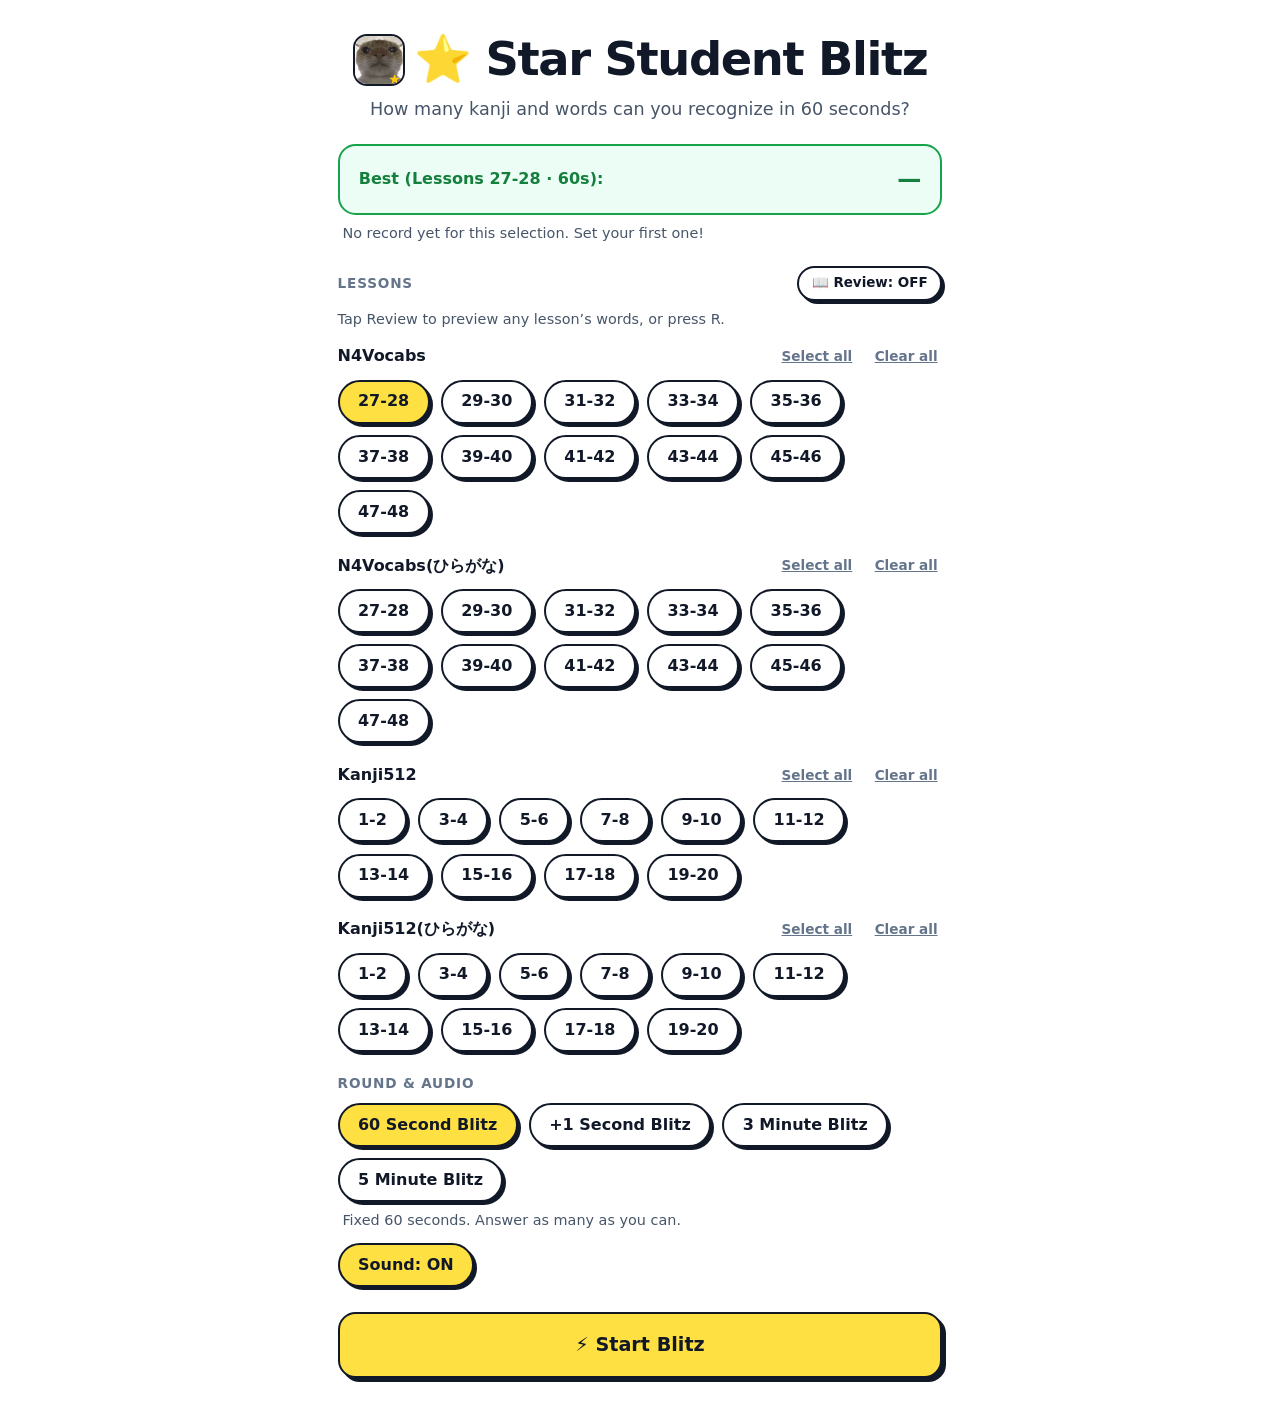
==== commit 134addd1: "Add files via upload" ====
--- a/index.html
+++ b/index.html
@@ -13,100 +13,10 @@
 <link rel="apple-touch-icon" sizes="180x180" href="./icons/apple-touch-icon-180.png">
 <link rel="icon" sizes="192x192" type="image/png" href="./icons/icon-192.png">
 <link rel="icon" href="./favicon.ico" sizes="any">
-<style>
-:root{--bg:#fff;--surface:#fff;--ink:#111827;--muted:#475569;--label:#64748b;--line:#111827;--shadow:#111827;--yellow:#ffe043;--on-y:#111827;--good:#15803d;--good-bg:#ecfdf5;--good-line:#16a34a;--bad:#b91c1c;--bad-bg:#fee2e2;--warn-bg:#fef3c7;--warn:#92400e;--warn-line:#d97706;box-sizing:border-box;padding-top:env(safe-area-inset-top,0px);padding-bottom:env(safe-area-inset-bottom,0px)}
-@media (prefers-color-scheme:dark){:root:not([data-theme="light"]){--bg:#0b1220;--surface:#131c2e;--ink:#f1f5f9;--muted:#cbd5e1;--label:#94a3b8;--line:#e2e8f0;--shadow:#e2e8f0;--good:#4ade80;--good-bg:#052e1b;--good-line:#22c55e;--bad:#fca5a5;--bad-bg:#450a0a;--warn-bg:#422006;--warn:#fcd34d;--warn-line:#f59e0b}}
-:root[data-theme="dark"]{--bg:#0b1220;--surface:#131c2e;--ink:#f1f5f9;--muted:#cbd5e1;--label:#94a3b8;--line:#e2e8f0;--shadow:#e2e8f0;--good:#4ade80;--good-bg:#052e1b;--good-line:#22c55e;--bad:#fca5a5;--bad-bg:#450a0a;--warn-bg:#422006;--warn:#fcd34d;--warn-line:#f59e0b}
-*,*::before,*::after{box-sizing:inherit}
-html,body{margin:0}
-body{background:var(--bg);color:var(--ink);font:16px/1.4 "Segoe UI",system-ui,-apple-system,"Hiragino Sans","Yu Gothic",sans-serif;min-height:100%}
-main{max-width:640px;margin:0 auto;padding:1.5rem 1.1rem 3rem}
-[hidden]{display:none!important}
-h1{font-size:clamp(2rem,8vw,2.9rem);font-weight:900;letter-spacing:-.03em;text-align:center;margin:.2rem 0 .3rem}
-.brand{display:flex;align-items:center;justify-content:center;flex-wrap:wrap;gap:.6rem}
-.brand img{width:52px;height:52px;object-fit:cover;border:2.5px solid var(--line);border-radius:14px;flex:none}
-.sub{text-align:center;color:var(--muted);font-size:1.1rem;margin:0 0 1.4rem}
-.lbl{color:var(--label);font-weight:800;font-size:.85rem;letter-spacing:.06em;text-transform:uppercase;margin:1.4rem 0 .6rem;display:flex;justify-content:space-between;align-items:center;gap:.5rem}
-.lbl .mini{display:flex;gap:.9rem}
-.part{display:flex;justify-content:space-between;align-items:center;gap:.5rem;margin:1.1rem 0 .55rem;font-weight:800;color:var(--ink)}.part:first-child{margin-top:0}.part .mini{display:flex;gap:.8rem}.part .link{font-size:.85rem}
-.row{display:flex;flex-wrap:wrap;gap:.7rem}
-button{font:inherit;color:inherit;cursor:pointer}
-.chip,.btn{border:2.5px solid var(--line);border-radius:999px;background:var(--surface);color:var(--ink);font-weight:800;padding:.55rem 1.15rem;box-shadow:3px 3px 0 var(--shadow);transition:transform .08s,box-shadow .08s}
-.chip:active,.btn:active,.opt:active{transform:translate(2px,2px);box-shadow:1px 1px 0 var(--shadow)}
-.chip[aria-pressed="true"],.btn.y{background:var(--yellow);color:var(--on-y)}
-.btn.pill{border-color:var(--warn-line);background:var(--warn-bg);color:var(--warn);box-shadow:none;cursor:default}
-.btn.go{display:flex;width:100%;justify-content:center;gap:.6rem;border-radius:1.1rem;padding:1.1rem;font-size:1.2rem;margin-top:1.6rem;box-shadow:4px 4px 0 var(--shadow)}
-.btn.go:disabled{opacity:.45;cursor:not-allowed}
-.link{background:none;border:0;color:var(--label);font-weight:700;text-decoration:underline;padding:.3rem}
-:focus-visible{outline:3px solid #2563eb;outline-offset:3px}
-.best{display:flex;justify-content:space-between;align-items:center;gap:1rem;border:2.5px solid var(--good-line);background:var(--good-bg);color:var(--good);border-radius:1.1rem;padding:1.05rem 1.2rem;font-weight:800;box-shadow:0 0 0 0}
-.best b{font-size:1.5rem;white-space:nowrap}
-.bestsub{color:var(--muted);font-size:.9rem;margin:.5rem .3rem 0}
-.hist{list-style:none;margin:0;padding:0;display:grid;gap:.4rem}
-.hist li{display:flex;justify-content:space-between;gap:1rem;border-bottom:1.5px dashed var(--label);padding:.35rem 0;color:var(--muted);font-size:.95rem}
-.hist b{color:var(--ink)}
-/* play */
-.hud{display:grid;grid-template-columns:auto 1fr auto;gap:1rem;align-items:end;margin-bottom:.7rem}
-.hud small{display:block;color:var(--label);font-weight:800;font-size:.75rem;text-transform:uppercase;letter-spacing:.06em}
-.hud b{font-size:2rem;font-weight:900;line-height:1;font-variant-numeric:tabular-nums}
-.hud .sc{text-align:center}
-.hud .tm.low b{color:var(--bad)}
-.streak{border:2.5px solid var(--line);border-radius:999px;padding:.35rem .8rem;font-weight:800;background:var(--surface);white-space:nowrap}
-.streak.hot{background:var(--yellow);color:var(--on-y)}
-.bar{height:14px;border:2.5px solid var(--line);border-radius:99px;overflow:hidden;background:var(--surface)}
-.bar i{display:block;height:100%;width:100%;background:var(--yellow);transform-origin:left}
-.card{position:relative;border:2.5px solid var(--line);border-radius:1.4rem;background:var(--surface);box-shadow:5px 5px 0 var(--shadow);text-align:center;padding:2rem 1rem 1.4rem;margin:1.2rem 0}
-.kanji{font-family:"Hiragino Sans","Yu Gothic","Noto Sans JP","Meiryo",sans-serif;font-weight:700;font-size:clamp(3rem,15vw,5.5rem);line-height:1.15;overflow-wrap:anywhere}
-.kanji.long{font-size:clamp(2.2rem,10vw,3.8rem)}
-.ask{margin:.6rem 0 0;color:var(--label);font-weight:700;font-size:.9rem}
-.pop{position:absolute;right:1rem;top:.7rem;font-weight:900;color:var(--good);opacity:0;pointer-events:none}
-.pop.show{animation:pop .7s ease-out}
-@keyframes pop{0%{opacity:1;transform:translateY(6px)}100%{opacity:0;transform:translateY(-14px)}}
-.opts{display:grid;grid-template-columns:1fr 1fr;gap:.8rem}
-@media(max-width:430px){.opts{grid-template-columns:1fr}}
-.opt{display:flex;gap:.7rem;align-items:center;text-align:left;border:2.5px solid var(--line);border-radius:1rem;background:var(--surface);color:var(--ink);font-weight:800;font-size:1.05rem;padding:.95rem 1rem;box-shadow:3px 3px 0 var(--shadow);min-height:3.6rem}
-.opt kbd{flex:none;display:grid;place-items:center;width:1.7rem;height:1.7rem;border:2px solid var(--line);border-radius:.45rem;font:800 .8rem inherit;font-family:inherit}
-.opt.good{background:var(--good-bg);border-color:var(--good-line);color:var(--good)}
-.opt.bad{background:var(--bad-bg);border-color:var(--bad);color:var(--bad)}
-.opt:disabled{cursor:default}
-.opt.kana{font-family:"Hiragino Sans","Yu Gothic","Noto Sans JP","Meiryo",sans-serif;font-size:1.25rem}
-/* result */
-.big{text-align:center;margin:1rem 0}
-.big b{display:block;font-size:clamp(3rem,16vw,4.6rem);font-weight:900;letter-spacing:-.03em;line-height:1}
-.newbest{background:var(--yellow);color:var(--on-y);border:2.5px solid var(--line);border-radius:999px;font-weight:900;padding:.5rem 1.2rem;display:inline-block;box-shadow:3px 3px 0 var(--shadow);margin-bottom:.8rem}
-.stats{display:grid;grid-template-columns:repeat(5,1fr);gap:.6rem;margin:1.2rem 0}
-.stats div{border:2.5px solid var(--line);border-radius:1rem;padding:.7rem .3rem;text-align:center;background:var(--surface)}
-.stats b{display:block;font-size:1.5rem;font-weight:900}
-.stats small{color:var(--label);font-weight:700;font-size:.78rem;white-space:nowrap}
-@media(max-width:430px){.stats{grid-template-columns:1fr 1fr}.stats div:last-child{grid-column:span 2}}
-.miss{list-style:none;padding:0;margin:0;display:grid;gap:.5rem}
-.miss li{display:flex;align-items:baseline;gap:.9rem;border:2px solid var(--line);border-radius:.9rem;padding:.55rem .9rem;background:var(--surface)}
-.miss .kanji{font-size:1.6rem;min-width:4.5rem}
-.miss span{color:var(--muted);font-weight:700}.miss span b{color:var(--good);font-size:1.05rem}.miss span small{color:var(--bad);font-weight:600;font-size:.85rem}
-.two{display:grid;grid-template-columns:1fr 1fr;gap:.8rem;margin-top:1.4rem}
-.two .btn{border-radius:1rem;padding:.9rem}
-.review-toggle{font-size:.84rem;letter-spacing:0;text-transform:none;padding:.4rem .8rem;white-space:nowrap}
-.review-hint{margin:-.1rem 0 .8rem!important}
-.review-toggle[aria-pressed="true"]{background:var(--yellow);color:var(--on-y)}
-.peek-close{border:2px solid var(--line);background:var(--surface);color:var(--ink);border-radius:.65rem;min-width:38px;min-height:38px;font-size:1.3rem;font-weight:900;line-height:1;flex:none}
-.peek h3{align-items:center}
-.peek h3 .peek-heading{display:flex;align-items:baseline;gap:.5rem;flex-wrap:wrap}
-@media (hover:none), (max-width:650px){.peek{left:12px!important;top:auto!important;right:12px;bottom:calc(12px + env(safe-area-inset-bottom,0px));width:auto;max-height:min(70vh,550px)}}
-.peek{position:fixed;z-index:15;width:min(440px,calc(100vw - 24px));max-height:min(60vh,420px);overflow-y:auto;border:2.5px solid var(--line);border-radius:1.1rem;background:var(--surface);box-shadow:5px 5px 0 var(--shadow);padding:.8rem .9rem}
-.peek h3{margin:0 0 .5rem;font-size:1rem;font-weight:900;display:flex;justify-content:space-between;gap:1rem}.peek h3 span{color:var(--label);font-weight:700;font-size:.85rem}
-.peek ul{list-style:none;margin:0;padding:0;display:grid;grid-template-columns:1fr 1fr;gap:.3rem .9rem}
-.peek li{display:flex;align-items:baseline;gap:.6rem;border-bottom:1.5px dashed var(--label);padding:.2rem 0;min-width:0}
-.peek li .kanji{font-size:1.25rem;flex:none}.peek li span:last-child{color:var(--muted);font-weight:700;font-size:.9rem;overflow-wrap:anywhere}
-@media(max-width:430px){.peek ul{grid-template-columns:1fr}}
-.tm{position:relative}.pop.tp{left:100%;right:auto;top:0;margin-left:.4rem;white-space:nowrap}
-.ov{position:fixed;inset:0;z-index:20;display:grid;place-items:center;background:var(--bg);padding:1.2rem}
-.pm{width:min(380px,100%);border:2.5px solid var(--line);border-radius:1.4rem;background:var(--surface);box-shadow:6px 6px 0 var(--shadow);padding:1.5rem;display:grid;gap:.8rem;text-align:center}
-.pm h2{margin:0;font-size:1.8rem;font-weight:900}.pm p{margin:0 0 .3rem;color:var(--muted)}.pm small{color:var(--label);font-weight:700}
-.pm .btn{border-radius:1rem;padding:.9rem;font-size:1.05rem}
-@media(prefers-reduced-motion:reduce){.pop.show{animation:none;opacity:1}.chip,.btn{transition:none}}
-</style>
+<link rel="stylesheet" href="./styles.css">
 </head>
 <body>
+<noscript><p style="padding:1rem;text-align:center">Star Student Blitz needs JavaScript enabled.</p></noscript>
 <main>
 
 <section id="setup">
@@ -157,2447 +67,7 @@
     <button class="btn" id="home">⌂ Main page</button>
     <small>Press Esc to resume</small></div>
 </div>
-<script>
-const D = {
-  "27-28": [
-      ["空", "sky"],
-      ["空港", "airport"],
-      ["残業する", "to overtime"],
-      ["産業", "industry"],
-      ["工業", "industry"],
-      ["授業", "class / lesson"],
-      ["本日休業", "closure day"],
-      ["鳥", "bird"],
-      ["小鳥", "little bird"],
-      ["白鳥", "swan"],
-      ["通る", "to pass through"],
-      ["通う", "to commute"],
-      ["通学", "to go to school"],
-      ["大通り", "main street"],
-      ["交通", "traffic"],
-      ["味", "taste"],
-      ["意味", "meaning"],
-      ["趣味", "hobby"],
-      ["興味", "interest"],
-      ["運", "luck"],
-      ["運がいい", "good fortune"],
-      ["運賃", "fare"],
-      ["運転する", "to drive"],
-      ["力", "strength"],
-      ["体力", "strength"],
-      ["色", "color"],
-      ["茶色", "brown"],
-      ["特色", "distinction"],
-      ["景色", "scenery"],
-      ["取る", "to take"],
-      ["荷物", "baggage"],
-      ["簡単", "easy"],
-      ["覚える", "to memorize"],
-      ["自動販売機", "automatic vending machine"],
-      ["忙しい", "busy"],
-      ["給料", "salary"],
-      ["習慣", "custom"],
-      ["涼しい", "cool"],
-      ["涼風", "cool breeze"],
-      ["将来", "future"],
-      ["夢", "dream"],
-      ["疲れる", "to get tired"],
-      ["痛い", "painful"],
-      ["彼", "he"],
-      ["彼女", "she"],
-      ["最近", "recently"],
-      ["建てる", "to build"],
-      ["着る", "to wear"],
-      ["着く", "to arrive"],
-      ["着物", "Japanese clothes"],
-      ["出張", "business trip"],
-      ["仕事", "work"],
-      ["家事", "household chores"],
-      ["火事", "fire"],
-      ["用事", "business / engagement"],
-      ["大事な", "important"],
-      ["事", "thing / matter"],
-      ["答える", "to answer"],
-      ["答え", "answer"],
-      ["解答", "answer"],
-      ["元気な", "energetic"],
-      ["元日", "New Year's Day"],
-      ["紀元前", "before Christ / A.D."],
-      ["明るい", "bright"],
-      ["明日", "tomorrow"],
-      ["発明", "invention"],
-      ["近い", "near"],
-      ["近所", "neighborhood / vicinity"],
-      ["強い", "strong"],
-      ["勉強する", "to study"],
-      ["強風", "strong wind"],
-      ["着信（メール）", "received mail"],
-      ["映す", "reflect"],
-      ["映画", "movie"],
-      ["映画館", "theater"]
-  ],
-  "29-30": [
-      ["地図", "map"],
-      ["地下鉄", "subway train"],
-      ["土地", "soil / land"],
-      ["地震", "earthquake"],
-      ["走る", "to run"],
-      ["力走する", "runs as hard as one can"],
-      ["集める", "to gather"],
-      ["集まる", "assemble"],
-      ["文集", "anthology"],
-      ["集合する", "to assemble"],
-      ["研究する", "to research"],
-      ["研究者", "researcher"],
-      ["研究室", "research room"],
-      ["水曜日", "Wednesday"],
-      ["重い", "heavy"],
-      ["重大な", "important / serious"],
-      ["体重", "weight"],
-      ["池", "pond"],
-      ["電池", "battery"],
-      ["形", "shape"],
-      ["人形", "doll"],
-      ["正方形", "square"],
-      ["図形", "figure"],
-      ["ひ形", "rhombus"],
-      ["横", "beside"],
-      ["橋", "bridge"],
-      ["決める", "to decide"],
-      ["相談", "consultation"],
-      ["首相", "prime minister"],
-      ["忘れる", "to forget"],
-      ["夏", "summer"],
-      ["授業", "lesson / class"],
-      ["ご苦労さま", "thanks for today"],
-      ["希望", "wish"],
-      ["復習する", "to review"],
-      ["植える", "to plant"],
-      ["机", "table / desk"],
-      ["真ん中", "center"],
-      ["花びん", "flower vase"],
-      ["うら", "back / rear"],
-      ["地震", "earthquake"],
-      ["電池", "battery"],
-      ["地下鉄", "subway train"],
-      ["特に", "especially"],
-      ["特急", "express"],
-      ["特別な", "special"],
-      ["有名", "famous"],
-      ["有名な", "famous"],
-      ["有料", "with pay"],
-      ["頼り", "dependence"],
-      ["会社員", "company employee"],
-      ["銀行員", "bank teller"],
-      ["店員", "clerk"],
-      ["会員", "member"],
-      ["医者", "doctor"],
-      ["医学", "medical science"],
-      ["医院", "clinic"],
-      ["者", "person"],
-      ["歯医者", "dentist"],
-      ["学者", "scholar"],
-      ["作者", "author"],
-      ["本屋", "bookstore"],
-      ["屋上", "rooftop"],
-      ["八百屋", "vegetable shop"],
-      ["部屋", "room"],
-      ["生む", "bear / give birth"],
-      ["生産する", "to produce"],
-      ["財産", "property / asset"],
-      ["道具", "tools"],
-      ["不足する", "run short"],
-      ["不安な", "anxious"],
-      ["不運な", "bad luck"],
-      ["切る", "to cut"],
-      ["切手", "stamp"],
-      ["大切な", "important"],
-      ["親切な", "kind"]
-  ],
-  "31-32": [
-      ["東", "east"],
-      ["東京", "Tokyo"],
-      ["西", "west"],
-      ["南", "south"],
-      ["北", "north"],
-      ["北海道", "Hokkaido"],
-      ["雨", "rain"],
-      ["風", "wind"],
-      ["台風", "typhoon"],
-      ["洋風", "western style"],
-      ["風景", "scenery / view"],
-      ["夕方", "evening"],
-      ["方", "direction"],
-      ["服", "clothes"],
-      ["洋服", "western clothes"],
-      ["和服", "Japanese clothes"],
-      ["制服", "uniform"],
-      ["予定", "schedule / plan"],
-      ["晴れる", "to become sunny"],
-      ["星", "star"],
-      ["熱", "fever"],
-      ["熱い", "hot"],
-      ["暑い", "hot"],
-      ["予約", "reservation"],
-      ["約束", "promise"],
-      ["辞書", "dictionary"],
-      ["練習", "practice"],
-      ["返す", "return"],
-      ["返事", "reply"],
-      ["返信", "answer / reply"],
-      ["くり返す", "repeat"],
-      ["最近", "recently"],
-      ["続ける", "to continue"],
-      ["お客さん", "customer"],
-      ["角", "corner"],
-      ["政治", "politics"],
-      ["治る", "to cure"],
-      ["合格", "to pass"],
-      ["卒業", "to graduate"],
-      ["入学試験", "entrance exam"],
-      ["実験", "experiment"],
-      ["経験", "experience"],
-      ["実験する", "to have an exam"],
-      ["連休", "successive holidays"],
-      ["会議", "conference"],
-      ["広い", "wide"],
-      ["広場", "plaza"],
-      ["広大な", "vast / broad"],
-      ["良い", "good"],
-      ["良心", "conscience"],
-      ["海", "sea"],
-      ["海外", "overseas"],
-      ["北海道", "Hokkaido"],
-      ["林", "wood"],
-      ["小林さん", "Japanese family name"],
-      ["林道", "path through a forest"],
-      ["用事", "something to do"],
-      ["利用する", "to use"],
-      ["子供用", "for children"],
-      ["赤い", "red"],
-      ["赤ちゃん", "baby"],
-      ["赤信号", "red light"],
-      ["赤道", "equator"],
-      ["森", "forest"],
-      ["森さん", "Japanese family name"],
-      ["森林", "forest"],
-      ["正しい", "correct"],
-      ["正月", "New Year / January"],
-      ["正門", "main gate"],
-      ["青い", "blue"],
-      ["青空", "blue sky"],
-      ["青春", "youth / adolescence"],
-      ["白い", "white"],
-      ["真っ黒", "pitch-black"]
-  ],
-  "33-34": [
-      ["以内", "within"],
-      ["以外", "other than"],
-      ["以前", "before"],
-      ["以上", "more than"],
-      ["以下", "less than"],
-      ["質問する", "to ask"],
-      ["薬", "medicine"],
-      ["目薬", "eye drop"],
-      ["薬品", "medicine"],
-      ["注意する", "to pay attention"],
-      ["注文する", "to order"],
-      ["注射", "injection"],
-      ["閉める", "to close"],
-      ["閉じる", "to close"],
-      ["閉める", "to close"],
-      ["閉館する", "closing building"],
-      ["閉会式", "closing ceremony"],
-      ["番", "number"],
-      ["電話番号", "telephone number"],
-      ["番号", "number"],
-      ["交通", "traffic"],
-      ["危ない", "dangerous"],
-      ["道具", "tool"],
-      ["出席", "attendance"],
-      ["払う", "to pay"],
-      ["無理", "impossible"],
-      ["失敗", "fail"],
-      ["失礼", "rude"],
-      ["黄色", "yellow"],
-      ["非常口", "emergency exit"],
-      ["逃げる", "to escape"],
-      ["規則", "rules"],
-      ["守る", "to follow"],
-      ["歯", "teeth"],
-      ["並べる", "to arrange / line"],
-      ["立ち入り禁止", "no entry"],
-      ["本日休業", "closed today"],
-      ["暑い", "hot"],
-      ["下げる", "to lower"],
-      ["上げる", "to lift"],
-      ["入り口", "entrance"],
-      ["説明", "explanation"],
-      ["先", "tip / ahead"],
-      ["入れる", "to insert"],
-      ["便利な", "convenient"],
-      ["利用する", "to use"],
-      ["利子", "interest / debt"],
-      ["有利な", "advantageous"],
-      ["四季", "four seasons"],
-      ["季節", "season"],
-      ["節分", "day before the beginning of spring"],
-      ["春", "spring"],
-      ["青春", "youth / adolescence"],
-      ["夏", "summer"],
-      ["夏休み", "summer vacation"],
-      ["夏祭り", "summer festival"],
-      ["夏服", "summer clothes"],
-      ["秋", "autumn / fall"],
-      ["秋田県", "Akita prefecture"],
-      ["秋分の日", "autumn equinox day"],
-      ["冬", "winter"],
-      ["冬休み", "winter vacation"],
-      ["春夏秋冬", "four seasons"],
-      ["専門", "specialty"],
-      ["画家", "artist"],
-      ["日本画", "Japanese-style painting"],
-      ["音", "sound / noise"],
-      ["高音", "high tone"],
-      ["歌う", "to sing"],
-      ["歌手", "singer"],
-      ["モノマネ", "imitate"],
-      ["読み方", "way of reading"],
-      ["あの方", "that person"]
-  ],
-  "35-36": [
-      ["正しい", "correct"],
-      ["毎日", "every day"],
-      ["体", "body"],
-      ["体重", "weight"],
-      ["顔", "face"],
-      ["顔色", "face"],
-      ["首", "neck"],
-      ["首都", "capital city"],
-      ["手首", "wrist"],
-      ["心", "heart"],
-      ["安心する", "to be relieved"],
-      ["心配する", "to worry"],
-      ["中心", "center"],
-      ["暖かい", "warm"],
-      ["暖冬", "warm winter"],
-      ["暖房", "heater"],
-      ["温暖化", "warm"],
-      ["一度", "once"],
-      ["今度", "next time"],
-      ["25度", "25 degree"],
-      ["温度", "temperature"],
-      ["時計", "watch"],
-      ["計画", "plan"],
-      ["計る", "to make a plan"],
-      ["合計", "sum"]
-  ],
-  "37-38": [
-      ["発明", "invention"],
-      ["発見する", "to discover"],
-      ["発音", "pronunciation"],
-      ["光", "ray"],
-      ["光る", "shine"],
-      ["日光", "sunlight"],
-      ["観光", "sightseeing"],
-      ["晩御飯", "dinner"],
-      ["台", "stand / rack"],
-      ["台所", "kitchen"],
-      ["土台", "foundation"],
-      ["問題", "problem"],
-      ["題名", "title"],
-      ["宿題", "homework"],
-      ["話題", "subject / topic"],
-      ["待つ", "to wait"],
-      ["待ち合わせ", "rendezvous"],
-      ["招待する", "to invite"],
-      ["期待する", "to expect"],
-      ["米", "rice"],
-      ["米国", "the United States"],
-      ["白米", "white polished rice"],
-      ["成功", "success"],
-      ["法", "law"],
-      ["成田空港", "Narita airport"],
-      ["拾う", "to pick up"],
-      ["捨てる", "to throw away"],
-      ["輸出", "export"],
-      ["招待する", "to invite"],
-      ["呼ぶ", "to call"],
-      ["原料", "raw material"],
-      ["科学", "science"],
-      ["教科書", "textbook"],
-      ["外科", "surgery"],
-      ["内科", "internal medicine"],
-      ["科学者", "scientist"],
-      ["頼む", "request / ask"],
-      ["技術", "skill"],
-      ["退院", "to discharge from hospital"],
-      ["性格", "personality"],
-      ["海岸", "seashore"],
-      ["変わる", "to change"],
-      ["変な", "strange"],
-      ["大変な", "extremely difficult"],
-      ["変化する", "to change"],
-      ["病気", "illness"],
-      ["病院", "hospital"],
-      ["病人", "sick person"],
-      ["急病", "sudden illness"],
-      ["歌手", "singer"],
-      ["世界中", "whole world"],
-      ["屋上", "rooftop"],
-      ["土地", "land / lot"],
-      ["慣れる", "to be used to"],
-      ["日光", "sunlight"],
-      ["成田", "Narita"],
-      ["行う", "to conduct"],
-      ["運ぶ", "to carry"],
-      ["小学校", "elementary school"],
-      ["朝", "morning"],
-      ["今朝", "this morning"],
-      ["朝日", "morning sun"],
-      ["朝食", "breakfast"],
-      ["昼", "noon"],
-      ["昼休み", "noon break"],
-      ["昼ご飯", "lunch"],
-      ["昼食", "lunch"],
-      ["夜", "night"],
-      ["今夜", "tonight"],
-      ["夜店", "night stand / stall"],
-      ["夜食", "late supper"],
-      ["夕日", "evening sun"],
-      ["夕食", "dinner"],
-      ["今晩", "tonight"],
-      ["毎晩", "every night"]
-  ],
-  "39-40": [
-      ["電話代", "telephone bill"],
-      ["死ぬ", "to die"],
-      ["死者", "deceased"],
-      ["急死", "sudden death"],
-      ["病死", "die of disease"],
-      ["合う", "fit"],
-      ["合格", "to pass"],
-      ["結婚する", "to marry"],
-      ["結婚式", "wedding ceremony"],
-      ["全部", "all"],
-      ["次", "next"],
-      ["必ず", "without fail"],
-      ["必要な", "necessary"],
-      ["要る", "to need"],
-      ["交通事故", "traffic accident"],
-      ["絶対に", "absolutely"],
-      ["全然", "not at all"],
-      ["難しい", "difficult"],
-      ["残る", "to be left / remain"],
-      ["残業する", "to work overtime"],
-      ["残念な", "regrettable"],
-      ["複雑な", "complicated"],
-      ["雑誌", "magazine"],
-      ["裏", "front"],
-      ["倒れる", "to fall down"],
-      ["込む", "be crowded"],
-      ["申し込む", "to apply"],
-      ["確かめる", "make sure"],
-      ["確認", "confirmation"],
-      ["大人", "adult"],
-      ["返事", "reply"],
-      ["台風", "typhoon"],
-      ["遅刻", "late"],
-      ["早退", "undertime"],
-      ["出発", "departure"],
-      ["到着", "arrival"],
-      ["危険", "danger"],
-      ["試合", "competition / game"],
-      ["止まる", "stop"],
-      ["中止する", "to cancel"],
-      ["一時停止", "halt"],
-      ["歩く", "walk"],
-      ["散歩する", "to stroll"],
-      ["進歩する", "to progress"],
-      ["横断歩道", "pedestrian crossing"],
-      ["持つ", "to carry / hold"],
-      ["気持ち", "feeling"],
-      ["持ち物", "belonging"],
-      ["支持する", "to support / sympathy"],
-      ["家", "house"],
-      ["画家", "artist / painter"],
-      ["家内", "wife"],
-      ["家庭", "home / household"],
-      ["民族", "ethnic group"],
-      ["家族", "family"],
-      ["水族館", "aquarium"],
-      ["親", "parent"],
-      ["母親", "mother"],
-      ["親切な", "kind"],
-      ["親しい", "close / intimate"],
-      ["兄", "older brother"],
-      ["お兄さん", "older brother"],
-      ["弟", "younger brother"],
-      ["兄弟", "siblings"],
-      ["姉", "older sister"],
-      ["お姉さん", "older sister"],
-      ["妹", "younger sister"],
-      ["姉妹", "sisters"],
-      ["姉妹都市", "sister city"],
-      ["私立大学", "private university"],
-      ["自分", "oneself"],
-      ["自動ドア", "automatic door"],
-      ["自由", "freedom"],
-      ["自然", "nature / natural"]
-  ],
-  "41-42": [
-      ["説明", "explanation"],
-      ["進む", "proceed"],
-      ["進歩", "progress"],
-      ["先進国", "advanced nation"],
-      ["進学", "going to college"],
-      ["アジル産", "produced in Brazil"],
-      ["動物園", "zoo"],
-      ["公園", "park"],
-      ["以内", "within"],
-      ["専門", "specialty"],
-      ["案内する", "to guide"],
-      ["内側", "interior / inside"],
-      ["変化する", "to change"],
-      ["文化", "culture"],
-      ["化学", "chemistry"],
-      ["映画化", "film making / dramatization"],
-      ["石", "stone"],
-      ["石油", "kerosene"],
-      ["和室", "Japanese-style room"],
-      ["平和", "peace"],
-      ["戦争", "war"],
-      ["関西", "Kansai region"],
-      ["関係", "relation"],
-      ["目的", "purpose"],
-      ["紹介", "introduction"],
-      ["経済", "economics"],
-      ["法律", "law"],
-      ["薄い", "thin"],
-      ["主人", "husband / lord"],
-      ["主食", "staple diet (food)"],
-      ["主な", "main"],
-      ["文法", "grammar"],
-      ["代わり", "substitute"],
-      ["厚い", "thick"],
-      ["持ち主", "owner"],
-      ["品物", "goods"],
-      ["電気製品", "electronic products"],
-      ["作品", "work / piece"],
-      ["品質", "quality"],
-      ["国民", "national citizens"],
-      ["市民", "citizen"],
-      ["民主主義", "democracy"],
-      ["料金", "fare / charge"],
-      ["食料品", "food stuff"],
-      ["資料", "data / information"],
-      ["材料", "ingredients"],
-      ["料理", "dish / cooking"],
-      ["地理", "geography"],
-      ["無理な", "impossible"],
-      ["理由", "reason"],
-      ["犬", "dog"],
-      ["子犬", "puppy"],
-      ["日本犬", "Japanese dog"],
-      ["同じ", "same"],
-      ["同時に", "at the same time"],
-      ["同級生", "classmate"],
-      ["肉", "meat"],
-      ["牛肉", "beef"],
-      ["肉屋", "meat shop"],
-      ["豚肉", "pork"],
-      ["間に合う", "to be in time"],
-      ["場合", "case / circumstance"],
-      ["都合がいい", "convenience"],
-      ["知る", "to know"],
-      ["知り合い", "acquaintance"],
-      ["思う", "to think"],
-      ["思い出す", "to remember"],
-      ["思い出", "memory"],
-      ["思想", "thought / idea"],
-      ["菜食", "vegetarian"],
-      ["青菜", "green vegetable"],
-      ["借りる", "to borrow"],
-      ["借金", "debt"],
-      ["貸す", "to lend"],
-      ["貸家", "house for rent"]
-  ],
-  "43-44": [
-      ["回す", "to spin"],
-      ["一回", "once"],
-      ["前回", "previous time"],
-      ["最終回", "last round / episode"],
-      ["回転ずし", "revolving sushi shop"],
-      ["起こす", "to wake up"],
-      ["早起き", "get up early"],
-      ["起業家", "entrepreneur"],
-      ["頭", "head"],
-      ["頭がいい", "clever"],
-      ["頭痛", "headache"],
-      ["短い", "short"],
-      ["短時間", "short time"],
-      ["低下", "fall"],
-      ["低下する", "to decline"],
-      ["低気圧", "low pressure"],
-      ["軽い", "light"],
-      ["軽食", "light meal / snacks"],
-      ["洗う", "wash"],
-      ["手洗い", "washroom"],
-      ["洗濯", "wash clothes"],
-      ["洋服", "clothes"],
-      ["東洋", "eastern"],
-      ["大西洋", "Atlantic"],
-      ["西洋", "western"],
-      ["別れる", "break up"],
-      ["別々", "separately"],
-      ["区別する", "to distinguish"],
-      ["分類する", "to classify"],
-      ["特別な", "special"],
-      ["幸せ", "happiness"],
-      ["笑う", "to laugh"],
-      ["泣く", "to cry"],
-      ["静かな", "quiet"],
-      ["理由", "reason"],
-      ["増える", "to increase"],
-      ["減らす", "decrease"],
-      ["倍", "times"],
-      ["何倍", "how many times"],
-      ["適当な", "appropriate"],
-      ["政治", "politics"],
-      ["政府", "government"],
-      ["美しい", "beautiful"],
-      ["美術館", "art museum"],
-      ["連れる", "accompany"],
-      ["国連", "United Nations"],
-      ["連絡", "contact"],
-      ["野原", "field"],
-      ["野鳥", "wild bird"],
-      ["分野", "field (medicine etc.)"],
-      ["お茶", "tea"],
-      ["茶色", "brown"],
-      ["喫茶店", "coffee / tea shop"],
-      ["紅茶", "tea"],
-      ["ご飯", "rice"],
-      ["夕飯", "dinner"],
-      ["晩御飯", "dinner"],
-      ["昼飯", "lunch"],
-      ["代わる", "take the place of"],
-      ["代わりに", "instead of"],
-      ["時代", "time / period"],
-      ["クラス代", "class fee"],
-      ["使う", "to use"],
-      ["大使館", "embassy"],
-      ["使用中", "during use"],
-      ["通知", "notice / notification"],
-      ["知識", "knowledge"],
-      ["売る", "to sell"],
-      ["売り場", "selling area"],
-      ["西洋化", "westernized"],
-      ["安心", "relief"],
-      ["何本", "how many long objects"],
-      ["通る", "to pass"]
-  ],
-  "45-46": [
-      ["市", "city"],
-      ["市長", "city mayor"],
-      ["市場", "market"],
-      ["区", "ward"],
-      ["北区", "North ward"],
-      ["文京区", "Bunkyo ward"],
-      ["区長", "ward chief"],
-      ["引く", "to pull"],
-      ["引き出し", "drawer"],
-      ["引力", "gravitation"],
-      ["太い", "fat"],
-      ["太陽", "sun"],
-      ["好きな", "favorite"],
-      ["好意", "affection"],
-      ["好物", "favorite thing"],
-      ["働く", "work"],
-      ["労働者", "laborer"],
-      ["押す", "to push"],
-      ["細い", "thin"],
-      ["細かい", "fine"],
-      ["細工", "workmanship"],
-      ["冷たい", "cold (touch)"],
-      ["冷蔵庫", "refrigerator"],
-      ["冷やす", "to chill"],
-      ["寝る", "to sleep"],
-      ["受ける", "to take (exam) / receive"],
-      ["受付", "reception area"],
-      ["付く", "to stick"],
-      ["飛行機", "airplane"],
-      ["飛ぶ", "to fly / jump"],
-      ["船", "ship"],
-      ["船便", "sea mail"],
-      ["一段目", "1st layer"],
-      ["階段", "stairs"],
-      ["3階", "3rd floor"],
-      ["値段", "price"],
-      ["役に立つ", "useful"],
-      ["市役所", "City hall"],
-      ["優しい", "kind"],
-      ["原国", "country"],
-      ["論文", "thesis"],
-      ["添付", "file attached"],
-      ["宅配便", "home delivery"],
-      ["作る", "to make"],
-      ["作文", "composition"],
-      ["作家", "author"],
-      ["作業", "work / operation"],
-      ["送る", "to send"],
-      ["送金", "remittance"],
-      ["放送", "broadcasting"],
-      ["送信", "sending message"],
-      ["場所", "place"],
-      ["広場", "plaza"],
-      ["運動場", "playground"],
-      ["立つ", "stand up"],
-      ["建物", "building"],
-      ["建築", "architecture"],
-      ["買物", "shopping"],
-      ["動物", "animal"],
-      ["勝敗", "victory"],
-      ["留守", "absence (home)"],
-      ["病院", "hospital"],
-      ["入院する", "to be hospitalized"],
-      ["大学院", "postgraduate school"],
-      ["映画館", "cinema"],
-      ["大使館", "embassy"],
-      ["旅館", "Japanese-style hotel"],
-      ["食堂", "canteen"],
-      ["行動", "behavior"],
-      ["教室", "classroom"],
-      ["地下室", "basement"],
-      ["待合室", "waiting room"],
-      ["事務室", "office"],
-      ["太陽", "sun"]
-  ],
-  "47-48": [
-      ["声", "voice"],
-      ["大声", "loud voice"],
-      ["暗い", "dark"],
-      ["暗号", "secret code"],
-      ["弱い", "weak"],
-      ["強弱", "strength & weakness"],
-      ["遠い", "far"],
-      ["遠足", "school excursion"],
-      ["野菜", "vegetable"],
-      ["反対", "opposite"],
-      ["伝える", "to relay"],
-      ["孫", "young"],
-      ["両親", "parents"],
-      ["両方", "both"],
-      ["両手", "both hands"],
-      ["両替え", "change"],
-      ["遊ぶ", "to play"],
-      ["薬", "drug"],
-      ["野球", "baseball"],
-      ["育てる", "to raise"],
-      ["温かい", "warm"],
-      ["温泉", "hot spring"],
-      ["燃える", "burnable"],
-      ["吹く", "to blow"],
-      ["落とす", "to drop"],
-      ["落ちる", "to fall"],
-      ["届く", "to arrive"],
-      ["届ける", "to deliver"],
-      ["賛成", "agree"],
-      ["恋人", "lovers"],
-      ["庭", "garden"],
-      ["妻", "wife"],
-      ["夫", "husband"],
-      ["祖母", "grandmother"],
-      ["祖父", "grandfather"],
-      ["男性", "male"],
-      ["化粧", "makeup"],
-      ["人口", "population"],
-      ["発表", "announcement"],
-      ["暗証番号", "PIN"],
-      ["図", "diagram"],
-      ["地図", "map"],
-      ["図書館", "library"],
-      ["合図", "signal"],
-      ["交通", "traffic"],
-      ["交差点", "road crossing"],
-      ["交番", "police box"],
-      ["交代", "change"],
-      ["終わる", "to finish"],
-      ["終電", "last train / last holiday"],
-      ["開ける", "to open"],
-      ["開く", "to open"],
-      ["開店", "the opening of a shop"],
-      ["開始する", "to start"],
-      ["始め", "at start"],
-      ["開始する", "to start"],
-      ["始発", "starting point"],
-      ["信号", "traffic lights"],
-      ["三号室", "room no. 3"],
-      ["号外", "extra newspaper"],
-      ["教える", "to teach"],
-      ["教室", "classroom"],
-      ["教科書", "textbook"],
-      ["教会", "church"],
-      ["勉強する", "to study"],
-      ["習う", "to learn"],
-      ["練習", "practice"],
-      ["復習する", "to review"],
-      ["習慣", "custom"],
-      ["考える", "to think"],
-      ["考古学", "archaeology"],
-      ["問い", "query"],
-      ["試合", "competition / game"],
-      ["試験", "exam"],
-      ["入試", "entrance exam"],
-      ["試す", "to test / to try"]
-  ],
-  "1-2": [
-      ["一", "one"],
-      ["二", "two"],
-      ["三", "three"],
-      ["四", "four"],
-      ["五", "five"],
-      ["六", "six"],
-      ["七", "seven"],
-      ["八", "eight"],
-      ["九", "nine"],
-      ["十", "ten"],
-      ["百", "hundred"],
-      ["千", "thousand"],
-      ["万", "ten thousand"],
-      ["円", "yen / circle"],
-      ["口", "mouth"],
-      ["目", "eye"],
-      ["日", "day / sun"],
-      ["月", "month / moon"],
-      ["火", "fire"],
-      ["水", "water"],
-      ["木", "tree"],
-      ["金", "gold / money"],
-      ["土", "soil / earth"],
-      ["曜", "weekday"],
-      ["本", "book / origin"],
-      ["人", "person"],
-      ["今", "now"],
-      ["寺", "temple"],
-      ["時", "time / hour"],
-      ["半", "half"],
-      ["刀", "sword"],
-      ["分", "divide / minute"]
-  ],
-  "3-4": [
-      ["上", "up / above"],
-      ["下", "down / below"],
-      ["中", "middle"],
-      ["外", "outside"],
-      ["右", "right"],
-      ["工", "craft / construction"],
-      ["左", "left"],
-      ["前", "before / front"],
-      ["後", "after / behind"],
-      ["午", "noon"],
-      ["門", "gate"],
-      ["間", "between / interval"],
-      ["東", "east"],
-      ["西", "west"],
-      ["南", "south"],
-      ["北", "north"],
-      ["田", "rice field"],
-      ["力", "power"],
-      ["男", "man"],
-      ["女", "woman"],
-      ["子", "child"],
-      ["学", "study"],
-      ["生", "life / birth"],
-      ["先", "ahead / previous"],
-      ["何", "what"],
-      ["父", "father"],
-      ["母", "mother"],
-      ["年", "year"],
-      ["去", "past / leave"],
-      ["毎", "every"],
-      ["王", "king"],
-      ["国", "country"]
-  ],
-  "5-6": [
-      ["見", "see"],
-      ["行", "go"],
-      ["米", "rice"],
-      ["来", "come"],
-      ["良", "good"],
-      ["食", "eat"],
-      ["飲", "drink"],
-      ["会", "meet"],
-      ["耳", "ear"],
-      ["聞", "hear / listen"],
-      ["言", "say"],
-      ["話", "speak"],
-      ["立", "stand"],
-      ["待", "wait"],
-      ["周", "circumference / around"],
-      ["週", "week"],
-      ["大", "big"],
-      ["小", "small"],
-      ["高", "high / expensive"],
-      ["安", "cheap / peaceful"],
-      ["新", "new"],
-      ["古", "old"],
-      ["元", "origin"],
-      ["気", "spirit / energy"],
-      ["多", "many"],
-      ["少", "few"],
-      ["広", "wide"],
-      ["早", "early"],
-      ["長", "long"],
-      ["明", "bright"],
-      ["好", "like"],
-      ["友", "friend"]
-  ],
-  "7-8": [
-      ["入", "enter"],
-      ["出", "exit"],
-      ["市", "city / market"],
-      ["町", "town"],
-      ["村", "village"],
-      ["雨", "rain"],
-      ["電", "electricity"],
-      ["車", "car"],
-      ["馬", "horse"],
-      ["駅", "station"],
-      ["社", "company / shrine"],
-      ["校", "school"],
-      ["店", "shop"],
-      ["銀", "silver"],
-      ["病", "illness"],
-      ["院", "institution"],
-      ["休", "rest"],
-      ["走", "run"],
-      ["起", "wake up"],
-      ["貝", "shellfish"],
-      ["買", "buy"],
-      ["売", "sell"],
-      ["読", "read"],
-      ["書", "write"],
-      ["帰", "return"],
-      ["勉", "study"],
-      ["弓", "bow"],
-      ["虫", "insect"],
-      ["強", "strong"],
-      ["持", "hold"],
-      ["名", "name"],
-      ["語", "language"]
-  ],
-  "9-10": [
-      ["春", "spring"],
-      ["夏", "summer"],
-      ["秋", "autumn"],
-      ["冬", "winter"],
-      ["朝", "morning"],
-      ["昼", "daytime"],
-      ["夕", "evening"],
-      ["方", "direction / person"],
-      ["晩", "night"],
-      ["夜", "night"],
-      ["心", "heart"],
-      ["手", "hand"],
-      ["足", "foot / leg"],
-      ["体", "body"],
-      ["首", "neck"],
-      ["道", "road"],
-      ["山", "mountain"],
-      ["川", "river"],
-      ["林", "grove"],
-      ["森", "forest"],
-      ["空", "sky"],
-      ["海", "sea"],
-      ["化", "change"],
-      ["花", "flower"],
-      ["天", "heaven / sky"],
-      ["赤", "red"],
-      ["青", "blue"],
-      ["白", "white"],
-      ["黒", "black"],
-      ["色", "color"],
-      ["魚", "fish"],
-      ["犬", "dog"]
-  ],
-  "11-12": [
-      ["料", "materials / fee"],
-      ["理", "reason / logic"],
-      ["反", "oppose"],
-      ["飯", "meal / cooked rice"],
-      ["牛", "cow"],
-      ["豚", "pig"],
-      ["鳥", "bird"],
-      ["肉", "meat"],
-      ["茶", "tea"],
-      ["予", "beforehand"],
-      ["野", "field"],
-      ["菜", "vegetable"],
-      ["切", "cut"],
-      ["作", "make"],
-      ["未", "not yet"],
-      ["味", "taste"],
-      ["音", "sound"],
-      ["楽", "music / enjoyment"],
-      ["歌", "song"],
-      ["自", "self"],
-      ["転", "turn / roll"],
-      ["乗", "ride"],
-      ["写", "copy / photograph"],
-      ["真", "true"],
-      ["台", "stand"],
-      ["央", "center"],
-      ["映", "reflect / project"],
-      ["画", "picture"],
-      ["羊", "sheep"],
-      ["洋", "ocean / western"],
-      ["服", "clothes"],
-      ["着", "wear / arrive"]
-  ],
-  "13-14": [
-      ["家", "house"],
-      ["矢", "arrow"],
-      ["族", "family / tribe"],
-      ["親", "parent"],
-      ["兄", "older brother"],
-      ["姉", "older sister"],
-      ["弟", "younger brother"],
-      ["妹", "younger sister"],
-      ["私", "I / private"],
-      ["夫", "husband"],
-      ["妻", "wife"],
-      ["主", "main / owner"],
-      ["住", "live"],
-      ["糸", "thread"],
-      ["氏", "surname / clan"],
-      ["紙", "paper"],
-      ["教", "teach"],
-      ["室", "room"],
-      ["羽", "wing"],
-      ["習", "learn / practice"],
-      ["漢", "China / Chinese"],
-      ["字", "character / letter"],
-      ["式", "ceremony / style"],
-      ["試", "test / try"],
-      ["験", "test / examination"],
-      ["宿", "lodging"],
-      ["題", "topic / title"],
-      ["文", "sentence / writing"],
-      ["英", "excellent / English"],
-      ["質", "quality"],
-      ["問", "question"],
-      ["説", "explain"]
-  ],
-  "15-16": [
-      ["遠", "far"],
-      ["近", "near"],
-      ["者", "person"],
-      ["暑", "hot (weather)"],
-      ["寒", "cold (weather)"],
-      ["重", "heavy"],
-      ["軽", "light"],
-      ["低", "low"],
-      ["弱", "weak"],
-      ["悪", "bad"],
-      ["暗", "dark"],
-      ["太", "thick / fat"],
-      ["豆", "bean"],
-      ["短", "short"],
-      ["光", "light"],
-      ["風", "wind"],
-      ["運", "carry / luck"],
-      ["動", "move"],
-      ["止", "stop"],
-      ["歩", "walk"],
-      ["使", "use"],
-      ["送", "send"],
-      ["洗", "wash"],
-      ["急", "urgent / hurry"],
-      ["開", "open"],
-      ["閉", "close"],
-      ["押", "push"],
-      ["引", "pull"],
-      ["思", "think"],
-      ["知", "know"],
-      ["考", "think / consider"],
-      ["死", "death"]
-  ],
-  "17-18": [
-      ["医", "medicine / doctor"],
-      ["始", "begin"],
-      ["終", "end"],
-      ["石", "stone"],
-      ["研", "polish / research"],
-      ["究", "research"],
-      ["留", "stay / remain"],
-      ["有", "exist / have"],
-      ["産", "produce"],
-      ["業", "business / industry"],
-      ["薬", "medicine"],
-      ["働", "work"],
-      ["員", "member"],
-      ["士", "warrior / professional"],
-      ["仕", "serve"],
-      ["事", "matter / work"],
-      ["図", "diagram"],
-      ["官", "government official"],
-      ["館", "building / hall"],
-      ["昔", "olden times"],
-      ["借", "borrow"],
-      ["代", "substitute / generation"],
-      ["貸", "lend"],
-      ["地", "ground / land"],
-      ["世", "world / generation"],
-      ["界", "world / boundary"],
-      ["度", "degree / time"],
-      ["回", "turn / times"],
-      ["用", "use"],
-      ["民", "people"],
-      ["注", "pour / attention"],
-      ["意", "mind / intention"]
-  ],
-  "19-20": [
-      ["頭", "head"],
-      ["顔", "face"],
-      ["声", "voice"],
-      ["特", "special"],
-      ["別", "separate"],
-      ["竹", "bamboo"],
-      ["合", "fit / match"],
-      ["答", "answer"],
-      ["正", "correct"],
-      ["同", "same"],
-      ["計", "measure / plan"],
-      ["京", "capital"],
-      ["集", "gather"],
-      ["不", "not"],
-      ["便", "convenient / mail"],
-      ["以", "by means of / since"],
-      ["場", "place"],
-      ["戸", "door"],
-      ["所", "place / office"],
-      ["屋", "roof / shop"],
-      ["堂", "hall"],
-      ["都", "metropolis / capital"],
-      ["県", "prefecture"],
-      ["区", "ward / district"],
-      ["池", "pond"],
-      ["発", "depart / emit"],
-      ["建", "build"],
-      ["物", "thing / object"],
-      ["品", "goods"],
-      ["旅", "travel"],
-      ["通", "pass / commute"],
-      ["進", "advance"]
-  ],
-  "h27-28": [
-      ["空", "そら"],
-      ["空港", "くうこう"],
-      ["残業する", "ざんぎょうする"],
-      ["産業", "さんぎょう"],
-      ["工業", "こうぎょう"],
-      ["授業", "じゅぎょう"],
-      ["本日休業", "ほんじつきゅうぎょう"],
-      ["鳥", "とり"],
-      ["小鳥", "ことり"],
-      ["白鳥", "はくちょう"],
-      ["通る", "とおる"],
-      ["通う", "かよう"],
-      ["通学", "つうがく"],
-      ["大通り", "おおどおり"],
-      ["交通", "こうつう"],
-      ["味", "あじ"],
-      ["意味", "いみ"],
-      ["趣味", "しゅみ"],
-      ["興味", "きょうみ"],
-      ["運", "うん"],
-      ["運がいい", "うんがいい"],
-      ["運賃", "うんちん"],
-      ["運転する", "うんてんする"],
-      ["力", "ちから"],
-      ["体力", "たいりょく"],
-      ["色", "いろ"],
-      ["茶色", "ちゃいろ"],
-      ["特色", "とくしょく"],
-      ["景色", "けしき"],
-      ["取る", "とる"],
-      ["荷物", "にもつ"],
-      ["簡単", "かんたん"],
-      ["覚える", "おぼえる"],
-      ["自動販売機", "じどうはんばいき"],
-      ["忙しい", "いそがしい"],
-      ["給料", "きゅうりょう"],
-      ["習慣", "しゅうかん"],
-      ["涼しい", "すずしい"],
-      ["涼風", "りょうふう"],
-      ["将来", "しょうらい"],
-      ["夢", "ゆめ"],
-      ["疲れる", "つかれる"],
-      ["痛い", "いたい"],
-      ["彼", "かれ"],
-      ["彼女", "かのじょ"],
-      ["最近", "さいきん"],
-      ["建てる", "たてる"],
-      ["着る", "きる"],
-      ["着く", "つく"],
-      ["着物", "きもの"],
-      ["出張", "しゅっちょう"],
-      ["仕事", "しごと"],
-      ["家事", "かじ"],
-      ["火事", "かじ"],
-      ["用事", "ようじ"],
-      ["大事な", "だいじな"],
-      ["事", "こと"],
-      ["答える", "こたえる"],
-      ["答え", "こたえ"],
-      ["解答", "かいとう"],
-      ["元気な", "げんきな"],
-      ["元日", "がんじつ"],
-      ["紀元前", "きげんぜん"],
-      ["明るい", "あかるい"],
-      ["明日", "あした・あす"],
-      ["発明", "はつめい"],
-      ["近い", "ちかい"],
-      ["近所", "きんじょ"],
-      ["強い", "つよい"],
-      ["勉強する", "べんきょうする"],
-      ["強風", "きょうふう"],
-      ["着信（メール）", "ちゃくしん"],
-      ["映す", "うつす"],
-      ["映画", "えいが"],
-      ["映画館", "えいがかん"]
-  ],
-  "h29-30": [
-      ["地図", "ちず"],
-      ["地下鉄", "ちかてつ"],
-      ["土地", "とち"],
-      ["地震", "じしん"],
-      ["走る", "はしる"],
-      ["力走する", "りきそうする"],
-      ["集める", "あつめる"],
-      ["集まる", "あつまる"],
-      ["文集", "ぶんしゅう"],
-      ["集合する", "しゅうごうする"],
-      ["研究する", "けんきゅうする"],
-      ["研究者", "けんきゅうしゃ"],
-      ["研究室", "けんきゅうしつ"],
-      ["水曜日", "すいようび"],
-      ["重い", "おもい"],
-      ["重大な", "じゅうだいな"],
-      ["体重", "たいじゅう"],
-      ["池", "いけ"],
-      ["電池", "でんち"],
-      ["形", "かたち"],
-      ["人形", "にんぎょう"],
-      ["正方形", "せいほうけい"],
-      ["図形", "ずけい"],
-      ["ひ形", "ひしがた"],
-      ["横", "よこ"],
-      ["橋", "はし"],
-      ["決める", "きめる"],
-      ["相談", "そうだん"],
-      ["首相", "しゅしょう"],
-      ["忘れる", "わすれる"],
-      ["夏", "なつ"],
-      ["授業", "じゅぎょう"],
-      ["ご苦労さま", "ごくろうさま"],
-      ["希望", "きぼう"],
-      ["復習する", "ふくしゅうする"],
-      ["植える", "うえる"],
-      ["机", "つくえ"],
-      ["真ん中", "まんなか"],
-      ["花びん", "かびん"],
-      ["地震", "じしん"],
-      ["電池", "でんち"],
-      ["地下鉄", "ちかてつ"],
-      ["特に", "とくに"],
-      ["特急", "とっきゅう"],
-      ["特別な", "とくべつな"],
-      ["有名", "ゆうめい"],
-      ["有名な", "ゆうめいな"],
-      ["有料", "ゆうりょう"],
-      ["頼り", "たより"],
-      ["会社員", "かいしゃいん"],
-      ["銀行員", "ぎんこういん"],
-      ["店員", "てんいん"],
-      ["会員", "かいいん"],
-      ["医者", "いしゃ"],
-      ["医学", "いがく"],
-      ["医院", "いいん"],
-      ["者", "もの"],
-      ["歯医者", "はいしゃ"],
-      ["学者", "がくしゃ"],
-      ["作者", "さくしゃ"],
-      ["本屋", "ほんや"],
-      ["屋上", "おくじょう"],
-      ["八百屋", "やおや"],
-      ["部屋", "へや"],
-      ["生む", "うむ"],
-      ["生産する", "せいさんする"],
-      ["財産", "ざいさん"],
-      ["道具", "どうぐ"],
-      ["不足する", "ふそくする"],
-      ["不安な", "ふあんな"],
-      ["不運な", "ふうんな"],
-      ["切る", "きる"],
-      ["切手", "きって"],
-      ["大切な", "たいせつな"],
-      ["親切な", "しんせつな"]
-  ],
-  "h31-32": [
-      ["東", "ひがし"],
-      ["東京", "とうきょう"],
-      ["西", "にし"],
-      ["南", "みなみ"],
-      ["北", "きた"],
-      ["北海道", "ほっかいどう"],
-      ["雨", "あめ"],
-      ["風", "かぜ"],
-      ["台風", "たいふう"],
-      ["洋風", "ようふう"],
-      ["風景", "ふうけい"],
-      ["夕方", "ゆうがた"],
-      ["方", "ほう"],
-      ["服", "ふく"],
-      ["洋服", "ようふく"],
-      ["和服", "わふく"],
-      ["制服", "せいふく"],
-      ["予定", "よてい"],
-      ["晴れる", "はれる"],
-      ["星", "ほし"],
-      ["熱", "ねつ"],
-      ["熱い", "あつい"],
-      ["暑い", "あつい"],
-      ["予約", "よやく"],
-      ["約束", "やくそく"],
-      ["辞書", "じしょ"],
-      ["練習", "れんしゅう"],
-      ["返す", "かえす"],
-      ["返事", "へんじ"],
-      ["返信", "へんしん"],
-      ["くり返す", "くりかえす"],
-      ["最近", "さいきん"],
-      ["続ける", "つづける"],
-      ["お客さん", "おきゃくさん"],
-      ["角", "かど"],
-      ["政治", "せいじ"],
-      ["治る", "なおる"],
-      ["合格", "ごうかく"],
-      ["卒業", "そつぎょう"],
-      ["入学試験", "にゅうがくしけん"],
-      ["実験", "じっけん"],
-      ["経験", "けいけん"],
-      ["実験する", "じっけんする"],
-      ["連休", "れんきゅう"],
-      ["会議", "かいぎ"],
-      ["広い", "ひろい"],
-      ["広場", "ひろば"],
-      ["広大な", "こうだいな"],
-      ["良い", "よい"],
-      ["良心", "りょうしん"],
-      ["海", "うみ"],
-      ["海外", "かいがい"],
-      ["北海道", "ほっかいどう"],
-      ["林", "はやし"],
-      ["小林さん", "こばやしさん"],
-      ["林道", "りんどう"],
-      ["用事", "ようじ"],
-      ["利用する", "りようする"],
-      ["子供用", "こどもよう"],
-      ["赤い", "あかい"],
-      ["赤ちゃん", "あかちゃん"],
-      ["赤信号", "あかしんごう"],
-      ["赤道", "せきどう"],
-      ["森", "もり"],
-      ["森さん", "もりさん"],
-      ["森林", "しんりん"],
-      ["正しい", "ただしい"],
-      ["正月", "しょうがつ"],
-      ["正門", "せいもん"],
-      ["青い", "あおい"],
-      ["青空", "あおぞら"],
-      ["青春", "せいしゅん"],
-      ["白い", "しろい"],
-      ["真っ黒", "まっくろ"]
-  ],
-  "h33-34": [
-      ["以内", "いない"],
-      ["以外", "いがい"],
-      ["以前", "いぜん"],
-      ["以上", "いじょう"],
-      ["以下", "いか"],
-      ["質問する", "しつもんする"],
-      ["薬", "くすり"],
-      ["目薬", "めぐすり"],
-      ["薬品", "やくひん"],
-      ["注意する", "ちゅういする"],
-      ["注文する", "ちゅうもんする"],
-      ["注射", "ちゅうしゃ"],
-      ["閉める", "しめる"],
-      ["閉じる", "とじる"],
-      ["閉める", "しめる"],
-      ["閉館する", "へいかんする"],
-      ["閉会式", "へいかいしき"],
-      ["番", "ばん"],
-      ["電話番号", "でんわばんごう"],
-      ["番号", "ばんごう"],
-      ["交通", "こうつう"],
-      ["危ない", "あぶない"],
-      ["道具", "どうぐ"],
-      ["出席", "しゅっせき"],
-      ["払う", "はらう"],
-      ["無理", "むり"],
-      ["失敗", "しっぱい"],
-      ["失礼", "しつれい"],
-      ["黄色", "きいろ"],
-      ["非常口", "ひじょうぐち"],
-      ["逃げる", "にげる"],
-      ["規則", "きそく"],
-      ["守る", "まもる"],
-      ["歯", "は"],
-      ["並べる", "ならべる"],
-      ["立ち入り禁止", "たちいりきんし"],
-      ["本日休業", "ほんじつきゅうぎょう"],
-      ["暑い", "あつい"],
-      ["下げる", "さげる"],
-      ["上げる", "あげる"],
-      ["入り口", "いりぐち"],
-      ["説明", "せつめい"],
-      ["先", "さき"],
-      ["入れる", "いれる"],
-      ["便利な", "べんりな"],
-      ["利用する", "りようする"],
-      ["利子", "りし"],
-      ["有利な", "ゆうりな"],
-      ["四季", "しき"],
-      ["季節", "きせつ"],
-      ["節分", "せつぶん"],
-      ["春", "はる"],
-      ["青春", "せいしゅん"],
-      ["夏", "なつ"],
-      ["夏休み", "なつやすみ"],
-      ["夏祭り", "なつまつり"],
-      ["夏服", "なつふく"],
-      ["秋", "あき"],
-      ["秋田県", "あきたけん"],
-      ["秋分の日", "しゅうぶんのひ"],
-      ["冬", "ふゆ"],
-      ["冬休み", "ふゆやすみ"],
-      ["春夏秋冬", "しゅんかしゅうとう"],
-      ["専門", "せんもん"],
-      ["画家", "がか"],
-      ["日本画", "にほんが"],
-      ["音", "おと"],
-      ["高音", "こうおん"],
-      ["歌う", "うたう"],
-      ["歌手", "かしゅ"],
-      ["読み方", "よみかた"],
-      ["あの方", "あのかた"]
-  ],
-  "h35-36": [
-      ["正しい", "ただしい"],
-      ["毎日", "まいにち"],
-      ["体", "からだ"],
-      ["体重", "たいじゅう"],
-      ["顔", "かお"],
-      ["顔色", "かおいろ"],
-      ["首", "くび"],
-      ["首都", "しゅと"],
-      ["手首", "てくび"],
-      ["心", "こころ"],
-      ["安心する", "あんしんする"],
-      ["心配する", "しんぱいする"],
-      ["中心", "ちゅうしん"],
-      ["暖かい", "あたたかい"],
-      ["暖冬", "だんとう"],
-      ["暖房", "だんぼう"],
-      ["温暖化", "おんだんか"],
-      ["一度", "いちど"],
-      ["今度", "こんど"],
-      ["25度", "にじゅうごど"],
-      ["温度", "おんど"],
-      ["時計", "とけい"],
-      ["計画", "けいかく"],
-      ["計る", "はかる"],
-      ["合計", "ごうけい"]
-  ],
-  "h37-38": [
-      ["発明", "はつめい"],
-      ["発見する", "はっけんする"],
-      ["発音", "はつおん"],
-      ["光", "ひかり"],
-      ["光る", "ひかる"],
-      ["日光", "にっこう"],
-      ["観光", "かんこう"],
-      ["晩御飯", "ばんごはん"],
-      ["台", "だい"],
-      ["台所", "だいどころ"],
-      ["土台", "どだい"],
-      ["問題", "もんだい"],
-      ["題名", "だいめい"],
-      ["宿題", "しゅくだい"],
-      ["話題", "わだい"],
-      ["待つ", "まつ"],
-      ["待ち合わせ", "まちあわせ"],
-      ["招待する", "しょうたいする"],
-      ["期待する", "きたいする"],
-      ["米", "こめ"],
-      ["米国", "べいこく"],
-      ["白米", "はくまい"],
-      ["成功", "せいこう"],
-      ["法", "ほう"],
-      ["成田空港", "なりたくうこう"],
-      ["拾う", "ひろう"],
-      ["捨てる", "すてる"],
-      ["輸出", "ゆしゅつ"],
-      ["招待する", "しょうたいする"],
-      ["呼ぶ", "よぶ"],
-      ["原料", "げんりょう"],
-      ["科学", "かがく"],
-      ["教科書", "きょうかしょ"],
-      ["外科", "げか"],
-      ["内科", "ないか"],
-      ["科学者", "かがくしゃ"],
-      ["頼む", "たのむ"],
-      ["技術", "ぎじゅつ"],
-      ["退院", "たいいん"],
-      ["性格", "せいかく"],
-      ["海岸", "かいがん"],
-      ["変わる", "かわる"],
-      ["変な", "へんな"],
-      ["大変な", "たいへんな"],
-      ["変化する", "へんかする"],
-      ["病気", "びょうき"],
-      ["病院", "びょういん"],
-      ["病人", "びょうにん"],
-      ["急病", "きゅうびょう"],
-      ["歌手", "かしゅ"],
-      ["世界中", "せかいじゅう"],
-      ["屋上", "おくじょう"],
-      ["土地", "とち"],
-      ["慣れる", "なれる"],
-      ["日光", "にっこう"],
-      ["成田", "なりた"],
-      ["行う", "おこなう"],
-      ["運ぶ", "はこぶ"],
-      ["小学校", "しょうがっこう"],
-      ["朝", "あさ"],
-      ["今朝", "けさ"],
-      ["朝日", "あさひ"],
-      ["朝食", "ちょうしょく"],
-      ["昼", "ひる"],
-      ["昼休み", "ひるやすみ"],
-      ["昼ご飯", "ひるごはん"],
-      ["昼食", "ちゅうしょく"],
-      ["夜", "よる"],
-      ["今夜", "こんや"],
-      ["夜店", "よみせ"],
-      ["夜食", "やしょく"],
-      ["夕日", "ゆうひ"],
-      ["夕食", "ゆうしょく"],
-      ["今晩", "こんばん"],
-      ["毎晩", "まいばん"]
-  ],
-  "h39-40": [
-      ["電話代", "でんわだい"],
-      ["死ぬ", "しぬ"],
-      ["死者", "ししゃ"],
-      ["急死", "きゅうし"],
-      ["病死", "びょうし"],
-      ["合う", "あう"],
-      ["合格", "ごうかく"],
-      ["結婚する", "けっこんする"],
-      ["結婚式", "けっこんしき"],
-      ["全部", "ぜんぶ"],
-      ["次", "つぎ"],
-      ["必ず", "かならず"],
-      ["必要な", "ひつような"],
-      ["要る", "いる"],
-      ["交通事故", "こうつうじこ"],
-      ["絶対に", "ぜったいに"],
-      ["全然", "ぜんぜん"],
-      ["難しい", "むずかしい"],
-      ["残る", "のこる"],
-      ["残業する", "ざんぎょうする"],
-      ["残念な", "ざんねんな"],
-      ["複雑な", "ふくざつな"],
-      ["雑誌", "ざっし"],
-      ["裏", "うら"],
-      ["倒れる", "たおれる"],
-      ["込む", "こむ"],
-      ["申し込む", "もうしこむ"],
-      ["確かめる", "たしかめる"],
-      ["確認", "かくにん"],
-      ["大人", "おとな"],
-      ["返事", "へんじ"],
-      ["台風", "たいふう"],
-      ["遅刻", "ちこく"],
-      ["早退", "そうたい"],
-      ["出発", "しゅっぱつ"],
-      ["到着", "とうちゃく"],
-      ["危険", "きけん"],
-      ["試合", "しあい"],
-      ["止まる", "とまる"],
-      ["中止する", "ちゅうしする"],
-      ["一時停止", "いちじていし"],
-      ["歩く", "あるく"],
-      ["散歩する", "さんぽする"],
-      ["進歩する", "しんぽする"],
-      ["横断歩道", "おうだんほどう"],
-      ["持つ", "もつ"],
-      ["気持ち", "きもち"],
-      ["持ち物", "もちもの"],
-      ["支持する", "しじする"],
-      ["家", "いえ"],
-      ["画家", "がか"],
-      ["家内", "かない"],
-      ["家庭", "かてい"],
-      ["民族", "みんぞく"],
-      ["家族", "かぞく"],
-      ["水族館", "すいぞくかん"],
-      ["親", "おや"],
-      ["母親", "ははおや"],
-      ["親切な", "しんせつな"],
-      ["親しい", "したしい"],
-      ["兄", "あに"],
-      ["お兄さん", "おにいさん"],
-      ["弟", "おとうと"],
-      ["兄弟", "きょうだい"],
-      ["姉", "あね"],
-      ["お姉さん", "おねえさん"],
-      ["妹", "いもうと"],
-      ["姉妹", "しまい"],
-      ["姉妹都市", "しまいとし"],
-      ["私立大学", "しりつだいがく"],
-      ["自分", "じぶん"],
-      ["自動ドア", "じどうドア"],
-      ["自由", "じゆう"],
-      ["自然", "しぜん"]
-  ],
-  "h41-42": [
-      ["説明", "せつめい"],
-      ["進む", "すすむ"],
-      ["進歩", "しんぽ"],
-      ["先進国", "せんしんこく"],
-      ["進学", "しんがく"],
-      ["アジル産", "ブラジルさん"],
-      ["動物園", "どうぶつえん"],
-      ["公園", "こうえん"],
-      ["以内", "いない"],
-      ["専門", "せんもん"],
-      ["案内する", "あんないする"],
-      ["内側", "うちがわ"],
-      ["変化する", "へんかする"],
-      ["文化", "ぶんか"],
-      ["化学", "かがく"],
-      ["映画化", "えいがか"],
-      ["石", "いし"],
-      ["石油", "せきゆ"],
-      ["和室", "わしつ"],
-      ["平和", "へいわ"],
-      ["戦争", "せんそう"],
-      ["関西", "かんさい"],
-      ["関係", "かんけい"],
-      ["目的", "もくてき"],
-      ["紹介", "しょうかい"],
-      ["経済", "けいざい"],
-      ["法律", "ほうりつ"],
-      ["薄い", "うすい"],
-      ["主人", "しゅじん"],
-      ["主食", "しゅしょく"],
-      ["主な", "おもな"],
-      ["文法", "ぶんぽう"],
-      ["代わり", "かわり"],
-      ["厚い", "あつい"],
-      ["持ち主", "もちぬし"],
-      ["品物", "しなもの"],
-      ["電気製品", "でんきせいひん"],
-      ["作品", "さくひん"],
-      ["品質", "ひんしつ"],
-      ["国民", "こくみん"],
-      ["市民", "しみん"],
-      ["民主主義", "みんしゅしゅぎ"],
-      ["料金", "りょうきん"],
-      ["食料品", "しょくりょうひん"],
-      ["資料", "しりょう"],
-      ["材料", "ざいりょう"],
-      ["料理", "りょうり"],
-      ["地理", "ちり"],
-      ["無理な", "むりな"],
-      ["理由", "りゆう"],
-      ["犬", "いぬ"],
-      ["子犬", "こいぬ"],
-      ["日本犬", "にほんけん"],
-      ["同じ", "おなじ"],
-      ["同時に", "どうじに"],
-      ["同級生", "どうきゅうせい"],
-      ["肉", "にく"],
-      ["牛肉", "ぎゅうにく"],
-      ["肉屋", "にくや"],
-      ["豚肉", "ぶたにく"],
-      ["間に合う", "まにあう"],
-      ["場合", "ばあい"],
-      ["都合がいい", "つごうがいい"],
-      ["知る", "しる"],
-      ["知り合い", "しりあい"],
-      ["思う", "おもう"],
-      ["思い出す", "おもいだす"],
-      ["思い出", "おもいで"],
-      ["思想", "しそう"],
-      ["菜食", "さいしょく"],
-      ["青菜", "あおな"],
-      ["借りる", "かりる"],
-      ["借金", "しゃっきん"],
-      ["貸す", "かす"],
-      ["貸家", "かしや"]
-  ],
-  "h43-44": [
-      ["回す", "まわす"],
-      ["一回", "いっかい"],
-      ["前回", "ぜんかい"],
-      ["最終回", "さいしゅうかい"],
-      ["回転ずし", "かいてんずし"],
-      ["起こす", "おこす"],
-      ["早起き", "はやおき"],
-      ["起業家", "きぎょうか"],
-      ["頭", "あたま"],
-      ["頭がいい", "あたまがいい"],
-      ["頭痛", "ずつう"],
-      ["短い", "みじかい"],
-      ["短時間", "たんじかん"],
-      ["低下", "ていか"],
-      ["低下する", "ていかする"],
-      ["低気圧", "ていきあつ"],
-      ["軽い", "かるい"],
-      ["軽食", "けいしょく"],
-      ["洗う", "あらう"],
-      ["手洗い", "てあらい"],
-      ["洗濯", "せんたく"],
-      ["洋服", "ようふく"],
-      ["東洋", "とうよう"],
-      ["大西洋", "たいせいよう"],
-      ["西洋", "せいよう"],
-      ["別れる", "わかれる"],
-      ["別々", "べつべつ"],
-      ["区別する", "くべつする"],
-      ["分類する", "ぶんるいする"],
-      ["特別な", "とくべつな"],
-      ["幸せ", "しあわせ"],
-      ["笑う", "わらう"],
-      ["泣く", "なく"],
-      ["静かな", "しずかな"],
-      ["理由", "りゆう"],
-      ["増える", "ふえる"],
-      ["減らす", "へらす"],
-      ["倍", "ばい"],
-      ["何倍", "なんばい"],
-      ["適当な", "てきとうな"],
-      ["政治", "せいじ"],
-      ["政府", "せいふ"],
-      ["美しい", "うつくしい"],
-      ["美術館", "びじゅつかん"],
-      ["連れる", "つれる"],
-      ["国連", "こくれん"],
-      ["連絡", "れんらく"],
-      ["野原", "のはら"],
-      ["野鳥", "やちょう"],
-      ["分野", "ぶんや"],
-      ["お茶", "おちゃ"],
-      ["茶色", "ちゃいろ"],
-      ["喫茶店", "きっさてん"],
-      ["紅茶", "こうちゃ"],
-      ["ご飯", "ごはん"],
-      ["夕飯", "ゆうはん"],
-      ["晩御飯", "ばんごはん"],
-      ["昼飯", "ひるめし"],
-      ["代わる", "かわる"],
-      ["代わりに", "かわりに"],
-      ["時代", "じだい"],
-      ["クラス代", "クラスだい"],
-      ["使う", "つかう"],
-      ["大使館", "たいしかん"],
-      ["使用中", "しようちゅう"],
-      ["通知", "つうち"],
-      ["知識", "ちしき"],
-      ["売る", "うる"],
-      ["売り場", "うりば"],
-      ["西洋化", "せいようか"],
-      ["安心", "あんしん"],
-      ["何本", "なんぼん"],
-      ["通る", "とおる"]
-  ],
-  "h45-46": [
-      ["市", "し"],
-      ["市長", "しちょう"],
-      ["市場", "いちば"],
-      ["区", "く"],
-      ["北区", "きたく"],
-      ["文京区", "ぶんきょうく"],
-      ["区長", "くちょう"],
-      ["引く", "ひく"],
-      ["引き出し", "ひきだし"],
-      ["引力", "いんりょく"],
-      ["太い", "ふとい"],
-      ["太陽", "たいよう"],
-      ["好きな", "すきな"],
-      ["好意", "こうい"],
-      ["好物", "こうぶつ"],
-      ["働く", "はたらく"],
-      ["労働者", "ろうどうしゃ"],
-      ["押す", "おす"],
-      ["細い", "ほそい"],
-      ["細かい", "こまかい"],
-      ["細工", "さいく"],
-      ["冷たい", "つめたい"],
-      ["冷蔵庫", "れいぞうこ"],
-      ["冷やす", "ひやす"],
-      ["寝る", "ねる"],
-      ["受ける", "うける"],
-      ["受付", "うけつけ"],
-      ["付く", "つく"],
-      ["飛行機", "ひこうき"],
-      ["飛ぶ", "とぶ"],
-      ["船", "ふね"],
-      ["船便", "ふなびん"],
-      ["一段目", "いちだんめ"],
-      ["階段", "かいだん"],
-      ["3階", "さんがい"],
-      ["値段", "ねだん"],
-      ["役に立つ", "やくにたつ"],
-      ["市役所", "しやくしょ"],
-      ["優しい", "やさしい"],
-      ["原国", "げんこく"],
-      ["論文", "ろんぶん"],
-      ["添付", "てんぷ"],
-      ["宅配便", "たくはいびん"],
-      ["作る", "つくる"],
-      ["作文", "さくぶん"],
-      ["作家", "さっか"],
-      ["作業", "さぎょう"],
-      ["送る", "おくる"],
-      ["送金", "そうきん"],
-      ["放送", "ほうそう"],
-      ["送信", "そうしん"],
-      ["場所", "ばしょ"],
-      ["広場", "ひろば"],
-      ["運動場", "うんどうじょう"],
-      ["立つ", "たつ"],
-      ["建物", "たてもの"],
-      ["建築", "けんちく"],
-      ["買物", "かいもの"],
-      ["動物", "どうぶつ"],
-      ["勝敗", "しょうはい"],
-      ["留守", "るす"],
-      ["病院", "びょういん"],
-      ["入院する", "にゅういんする"],
-      ["大学院", "だいがくいん"],
-      ["映画館", "えいがかん"],
-      ["大使館", "たいしかん"],
-      ["旅館", "りょかん"],
-      ["食堂", "しょくどう"],
-      ["行動", "こうどう"],
-      ["教室", "きょうしつ"],
-      ["地下室", "ちかしつ"],
-      ["待合室", "まちあいしつ"],
-      ["事務室", "じむしつ"],
-      ["太陽", "たいよう"]
-  ],
-  "h47-48": [
-      ["声", "こえ"],
-      ["大声", "おおごえ"],
-      ["暗い", "くらい"],
-      ["暗号", "あんごう"],
-      ["弱い", "よわい"],
-      ["強弱", "きょうじゃく"],
-      ["遠い", "とおい"],
-      ["遠足", "えんそく"],
-      ["野菜", "やさい"],
-      ["反対", "はんたい"],
-      ["伝える", "つたえる"],
-      ["孫", "まご"],
-      ["両親", "りょうしん"],
-      ["両方", "りょうほう"],
-      ["両手", "りょうて"],
-      ["両替え", "りょうがえ"],
-      ["遊ぶ", "あそぶ"],
-      ["薬", "くすり"],
-      ["野球", "やきゅう"],
-      ["育てる", "そだてる"],
-      ["温かい", "あたたかい"],
-      ["温泉", "おんせん"],
-      ["燃える", "もえる"],
-      ["吹く", "ふく"],
-      ["落とす", "おとす"],
-      ["落ちる", "おちる"],
-      ["届く", "とどく"],
-      ["届ける", "とどける"],
-      ["賛成", "さんせい"],
-      ["恋人", "こいびと"],
-      ["庭", "にわ"],
-      ["妻", "つま"],
-      ["夫", "おっと"],
-      ["祖母", "そぼ"],
-      ["祖父", "そふ"],
-      ["男性", "だんせい"],
-      ["化粧", "けしょう"],
-      ["人口", "じんこう"],
-      ["発表", "はっぴょう"],
-      ["暗証番号", "あんしょうばんごう"],
-      ["図", "ず"],
-      ["地図", "ちず"],
-      ["図書館", "としょかん"],
-      ["合図", "あいず"],
-      ["交通", "こうつう"],
-      ["交差点", "こうさてん"],
-      ["交番", "こうばん"],
-      ["交代", "こうたい"],
-      ["終わる", "おわる"],
-      ["終電", "しゅうでん"],
-      ["開ける", "あける"],
-      ["開く", "ひらく"],
-      ["開店", "かいてん"],
-      ["開始する", "かいしする"],
-      ["始め", "はじめ"],
-      ["開始する", "かいしする"],
-      ["始発", "しはつ"],
-      ["信号", "しんごう"],
-      ["三号室", "さんごうしつ"],
-      ["号外", "ごうがい"],
-      ["教える", "おしえる"],
-      ["教室", "きょうしつ"],
-      ["教科書", "きょうかしょ"],
-      ["教会", "きょうかい"],
-      ["勉強する", "べんきょうする"],
-      ["習う", "ならう"],
-      ["練習", "れんしゅう"],
-      ["復習する", "ふくしゅうする"],
-      ["習慣", "しゅうかん"],
-      ["考える", "かんがえる"],
-      ["考古学", "こうこがく"],
-      ["問い", "とい"],
-      ["試合", "しあい"],
-      ["試験", "しけん"],
-      ["入試", "にゅうし"],
-      ["試す", "ためす"]
-  ],
-  "h1-2": [
-      ["一", "いち、いつ ／ ひと"],
-      ["二", "に ／ ふた"],
-      ["三", "さん ／ み"],
-      ["四", "し ／ よん、よ"],
-      ["五", "ご ／ いつ"],
-      ["六", "ろく ／ む"],
-      ["七", "しち ／ なな"],
-      ["八", "はち ／ や"],
-      ["九", "きゅう、く ／ ここの"],
-      ["十", "じゅう ／ とお"],
-      ["百", "ひゃく"],
-      ["千", "せん ／ ち"],
-      ["万", "まん、ばん"],
-      ["円", "えん ／ まる"],
-      ["口", "こう、く ／ くち"],
-      ["目", "もく ／ め"],
-      ["日", "にち、じつ ／ ひ、か"],
-      ["月", "げつ、がつ ／ つき"],
-      ["火", "か ／ ひ"],
-      ["水", "すい ／ みず"],
-      ["木", "もく、ぼく ／ き"],
-      ["金", "きん ／ かね"],
-      ["土", "ど、と ／ つち"],
-      ["曜", "よう"],
-      ["本", "ほん ／ もと"],
-      ["人", "じん、にん ／ ひと"],
-      ["今", "こん、きん ／ いま"],
-      ["寺", "じ ／ てら"],
-      ["時", "じ ／ とき"],
-      ["半", "はん ／ なかば"],
-      ["刀", "とう ／ かたな"],
-      ["分", "ぶん、ふん ／ わける"]
-  ],
-  "h3-4": [
-      ["上", "じょう ／ うえ、あがる"],
-      ["下", "か、げ ／ した、さがる"],
-      ["中", "ちゅう ／ なか"],
-      ["外", "がい、げ ／ そと"],
-      ["右", "う、ゆう ／ みぎ"],
-      ["工", "こう、く"],
-      ["左", "さ ／ ひだり"],
-      ["前", "ぜん ／ まえ"],
-      ["後", "ご、こう ／ あと、うしろ"],
-      ["午", "ご"],
-      ["門", "もん"],
-      ["間", "かん、けん ／ あいだ、ま"],
-      ["東", "とう ／ ひがし"],
-      ["西", "せい、さい ／ にし"],
-      ["南", "なん ／ みなみ"],
-      ["北", "ほく ／ きた"],
-      ["田", "でん ／ た"],
-      ["力", "りょく、りき ／ ちから"],
-      ["男", "だん、なん ／ おとこ"],
-      ["女", "じょ、にょ ／ おんな"],
-      ["子", "し、す ／ こ"],
-      ["学", "がく ／ まなぶ"],
-      ["生", "せい、しょう ／ いきる、うまれる"],
-      ["先", "せん ／ さき"],
-      ["何", "か ／ なに、なん"],
-      ["父", "ふ ／ ちち"],
-      ["母", "ぼ ／ はは"],
-      ["年", "ねん ／ とし"],
-      ["去", "きょ、こ ／ さる"],
-      ["毎", "まい"],
-      ["王", "おう"],
-      ["国", "こく ／ くに"]
-  ],
-  "h5-6": [
-      ["見", "けん ／ みる"],
-      ["行", "こう、ぎょう ／ いく、おこなう"],
-      ["米", "べい、まい ／ こめ"],
-      ["来", "らい ／ くる"],
-      ["良", "りょう ／ よい"],
-      ["食", "しょく ／ たべる、くう"],
-      ["飲", "いん ／ のむ"],
-      ["会", "かい、え ／ あう"],
-      ["耳", "じ ／ みみ"],
-      ["聞", "ぶん、もん ／ きく"],
-      ["言", "げん、ごん ／ いう"],
-      ["話", "わ ／ はなす"],
-      ["立", "りつ、りゅう ／ たつ"],
-      ["待", "たい ／ まつ"],
-      ["周", "しゅう ／ まわり"],
-      ["週", "しゅう"],
-      ["大", "だい、たい ／ おおきい"],
-      ["小", "しょう ／ ちいさい、こ"],
-      ["高", "こう ／ たかい"],
-      ["安", "あん ／ やすい"],
-      ["新", "しん ／ あたらしい"],
-      ["古", "こ ／ ふるい"],
-      ["元", "げん、がん ／ もと"],
-      ["気", "き、け"],
-      ["多", "た ／ おおい"],
-      ["少", "しょう ／ すくない、すこし"],
-      ["広", "こう ／ ひろい"],
-      ["早", "そう、さっ ／ はやい"],
-      ["長", "ちょう ／ ながい"],
-      ["明", "めい、みょう ／ あかるい、あきらか"],
-      ["好", "こう ／ すき、このむ"],
-      ["友", "ゆう ／ とも"]
-  ],
-  "h7-8": [
-      ["入", "にゅう ／ いる、はいる"],
-      ["出", "しゅつ、すい ／ でる、だす"],
-      ["市", "し ／ いち"],
-      ["町", "ちょう ／ まち"],
-      ["村", "そん ／ むら"],
-      ["雨", "う ／ あめ"],
-      ["電", "でん"],
-      ["車", "しゃ ／ くるま"],
-      ["馬", "ば ／ うま"],
-      ["駅", "えき"],
-      ["社", "しゃ ／ やしろ"],
-      ["校", "こう"],
-      ["店", "てん ／ みせ"],
-      ["銀", "ぎん"],
-      ["病", "びょう、へい ／ やまい"],
-      ["院", "いん"],
-      ["休", "きゅう ／ やすむ"],
-      ["走", "そう ／ はしる"],
-      ["起", "き ／ おきる"],
-      ["貝", "かい"],
-      ["買", "ばい ／ かう"],
-      ["売", "ばい ／ うる"],
-      ["読", "どく、とく ／ よむ"],
-      ["書", "しょ ／ かく"],
-      ["帰", "き ／ かえる"],
-      ["勉", "べん"],
-      ["弓", "きゅう ／ ゆみ"],
-      ["虫", "ちゅう ／ むし"],
-      ["強", "きょう、ごう ／ つよい"],
-      ["持", "じ ／ もつ"],
-      ["名", "めい、みょう ／ な"],
-      ["語", "ご ／ かたる"]
-  ],
-  "h9-10": [
-      ["春", "しゅん ／ はる"],
-      ["夏", "か、げ ／ なつ"],
-      ["秋", "しゅう ／ あき"],
-      ["冬", "とう ／ ふゆ"],
-      ["朝", "ちょう ／ あさ"],
-      ["昼", "ちゅう ／ ひる"],
-      ["夕", "せき ／ ゆう"],
-      ["方", "ほう ／ かた"],
-      ["晩", "ばん"],
-      ["夜", "や ／ よる、よ"],
-      ["心", "しん ／ こころ"],
-      ["手", "しゅ ／ て"],
-      ["足", "そく ／ あし、たりる"],
-      ["体", "たい、てい ／ からだ"],
-      ["首", "しゅ ／ くび"],
-      ["道", "どう ／ みち"],
-      ["山", "さん ／ やま"],
-      ["川", "せん ／ かわ"],
-      ["林", "りん ／ はやし"],
-      ["森", "しん ／ もり"],
-      ["空", "くう ／ そら、あく"],
-      ["海", "かい ／ うみ"],
-      ["化", "か、け ／ ばける"],
-      ["花", "か ／ はな"],
-      ["天", "てん ／ あめ、あま"],
-      ["赤", "せき、しゃく ／ あか"],
-      ["青", "せい、しょう ／ あお"],
-      ["白", "はく、びゃく ／ しろ"],
-      ["黒", "こく ／ くろ"],
-      ["色", "しょく、しき ／ いろ"],
-      ["魚", "ぎょ ／ さかな、うお"],
-      ["犬", "けん ／ いぬ"]
-  ],
-  "h11-12": [
-      ["料", "りょう"],
-      ["理", "り"],
-      ["反", "はん、たん ／ そる"],
-      ["飯", "はん ／ めし"],
-      ["牛", "ぎゅう ／ うし"],
-      ["豚", "とん ／ ぶた"],
-      ["鳥", "ちょう ／ とり"],
-      ["肉", "にく"],
-      ["茶", "ちゃ、さ"],
-      ["予", "よ"],
-      ["野", "や ／ の"],
-      ["菜", "さい ／ な"],
-      ["切", "せつ、さい ／ きる"],
-      ["作", "さく、さ ／ つくる"],
-      ["未", "み"],
-      ["味", "み ／ あじ"],
-      ["音", "おん、いん ／ おと、ね"],
-      ["楽", "がく、らく ／ たのしい、たのしむ"],
-      ["歌", "か ／ うた、うたう"],
-      ["自", "じ、し ／ みずから"],
-      ["転", "てん ／ ころぶ"],
-      ["乗", "じょう ／ のる"],
-      ["写", "しゃ ／ うつす"],
-      ["真", "しん ／ ま"],
-      ["台", "だい、たい"],
-      ["央", "おう"],
-      ["映", "えい ／ うつる、はえる"],
-      ["画", "が、かく"],
-      ["羊", "よう ／ ひつじ"],
-      ["洋", "よう"],
-      ["服", "ふく"],
-      ["着", "ちゃく、じゃく ／ きる、つく"]
-  ],
-  "h13-14": [
-      ["家", "か、け ／ いえ、うち"],
-      ["矢", "し ／ や"],
-      ["族", "ぞく"],
-      ["親", "しん ／ おや、したしい"],
-      ["兄", "けい、きょう ／ あに"],
-      ["姉", "し ／ あね"],
-      ["弟", "てい、だい ／ おとうと"],
-      ["妹", "まい ／ いもうと"],
-      ["私", "し ／ わたし、わたくし"],
-      ["夫", "ふ、ふう ／ おっと"],
-      ["妻", "さい ／ つま"],
-      ["主", "しゅ、す ／ ぬし、おも"],
-      ["住", "じゅう ／ すむ"],
-      ["糸", "し ／ いと"],
-      ["氏", "し ／ うじ"],
-      ["紙", "し ／ かみ"],
-      ["教", "きょう ／ おしえる"],
-      ["室", "しつ ／ むろ"],
-      ["羽", "う ／ は、はね"],
-      ["習", "しゅう ／ ならう"],
-      ["漢", "かん"],
-      ["字", "じ ／ あざ"],
-      ["式", "しき"],
-      ["試", "し ／ ためす、こころみる"],
-      ["験", "けん、げん"],
-      ["宿", "しゅく ／ やど"],
-      ["題", "だい"],
-      ["文", "ぶん、もん ／ ふみ"],
-      ["英", "えい"],
-      ["質", "しつ、しち"],
-      ["問", "もん ／ とう、とい"],
-      ["説", "せつ、ぜい ／ とく"]
-  ],
-  "h15-16": [
-      ["遠", "えん、おん ／ とおい"],
-      ["近", "きん ／ ちかい"],
-      ["者", "しゃ ／ もの"],
-      ["暑", "しょ ／ あつい"],
-      ["寒", "かん ／ さむい"],
-      ["重", "じゅう、ちょう ／ おもい、かさねる"],
-      ["軽", "けい ／ かるい"],
-      ["低", "てい ／ ひくい"],
-      ["弱", "じゃく ／ よわい"],
-      ["悪", "あく、お ／ わるい"],
-      ["暗", "あん ／ くらい"],
-      ["太", "たい、た ／ ふとい"],
-      ["豆", "とう、ず ／ まめ"],
-      ["短", "たん ／ みじかい"],
-      ["光", "こう ／ ひかり、ひかる"],
-      ["風", "ふう、ふ ／ かぜ"],
-      ["運", "うん ／ はこぶ"],
-      ["動", "どう ／ うごく"],
-      ["止", "し ／ とまる、とめる"],
-      ["歩", "ほ、ぶ ／ あるく"],
-      ["使", "し ／ つかう"],
-      ["送", "そう ／ おくる"],
-      ["洗", "せん ／ あらう"],
-      ["急", "きゅう ／ いそぐ"],
-      ["開", "かい ／ ひらく、あける"],
-      ["閉", "へい ／ しめる、とじる"],
-      ["押", "おう ／ おす"],
-      ["引", "いん ／ ひく"],
-      ["思", "し ／ おもう"],
-      ["知", "ち ／ しる"],
-      ["考", "こう ／ かんがえる"],
-      ["死", "し ／ しぬ"]
-  ],
-  "h17-18": [
-      ["医", "い"],
-      ["始", "し ／ はじめる"],
-      ["終", "しゅう ／ おわる"],
-      ["石", "せき、しゃく ／ いし"],
-      ["研", "けん ／ とぐ"],
-      ["究", "きゅう ／ きわめる"],
-      ["留", "りゅう、る ／ とまる、とめる"],
-      ["有", "ゆう、う ／ ある"],
-      ["産", "さん ／ うむ"],
-      ["業", "ぎょう、ごう ／ わざ"],
-      ["薬", "やく ／ くすり"],
-      ["働", "どう ／ はたらく"],
-      ["員", "いん"],
-      ["士", "し"],
-      ["仕", "し、じ ／ つかえる"],
-      ["事", "じ、ず ／ こと"],
-      ["図", "ず、と ／ はかる"],
-      ["官", "かん"],
-      ["館", "かん ／ やかた"],
-      ["昔", "せき、しゃく ／ むかし"],
-      ["借", "しゃく ／ かりる"],
-      ["代", "だい、たい ／ かわる、よ"],
-      ["貸", "たい ／ かす"],
-      ["地", "ち、じ"],
-      ["世", "せい、せ ／ よ"],
-      ["界", "かい"],
-      ["度", "ど、たく ／ たび"],
-      ["回", "かい、え ／ まわる"],
-      ["用", "よう ／ もちいる"],
-      ["民", "みん ／ たみ"],
-      ["注", "ちゅう ／ そそぐ"],
-      ["意", "い"]
-  ],
-  "h19-20": [
-      ["頭", "とう、ず ／ あたま"],
-      ["顔", "がん ／ かお"],
-      ["声", "せい、しょう ／ こえ"],
-      ["特", "とく"],
-      ["別", "べつ ／ わかれる"],
-      ["竹", "ちく ／ たけ"],
-      ["合", "ごう、がっ ／ あう"],
-      ["答", "とう ／ こたえる"],
-      ["正", "せい、しょう ／ ただしい"],
-      ["同", "どう ／ おなじ"],
-      ["計", "けい ／ はかる"],
-      ["京", "きょう、けい"],
-      ["集", "しゅう ／ あつまる、あつめる"],
-      ["不", "ふ、ぶ"],
-      ["便", "べん、びん ／ たより"],
-      ["以", "い"],
-      ["場", "じょう ／ ば"],
-      ["戸", "こ ／ と"],
-      ["所", "しょ ／ ところ"],
-      ["屋", "おく ／ や"],
-      ["堂", "どう"],
-      ["都", "と、つ ／ みやこ"],
-      ["県", "けん"],
-      ["区", "く"],
-      ["池", "ち ／ いけ"],
-      ["発", "はつ、ほつ"],
-      ["建", "けん、こん ／ たてる"],
-      ["物", "ぶつ、もつ ／ もの"],
-      ["品", "ひん ／ しな"],
-      ["旅", "りょ ／ たび"],
-      ["通", "つう、つ ／ とおる、かよう"],
-      ["進", "しん ／ すすむ"]
-  ]
-};
-const KEYS=Object.keys(D),$=s=>document.querySelector(s),ST='mastery_blitz_v1',DUR=60;
-const fmt=n=>n.toLocaleString('en-US');
-let S=(()=>{let v=null;try{v=JSON.parse(localStorage.getItem(ST))}catch(e){}v=v&&typeof v==='object'?v:{};
-  const sel=(Array.isArray(v.sel)?v.sel:[]).filter(k=>KEYS.includes(k));
-  return{sel:sel.length?sel:[KEYS[0]],mode:typeof v.mode==='string'?v.mode:'60',sound:v.sound!==false,best:v.best||{},hist:Array.isArray(v.hist)?v.hist:[]}})();
-const save=()=>{try{localStorage.setItem(ST,JSON.stringify(S))}catch(e){}};
-const shuffle=a=>{for(let i=a.length-1;i>0;i--){const j=Math.floor(Math.random()*(i+1));[a[i],a[j]]=[a[j],a[i]]}return a};
-const selKey=()=>KEYS.filter(k=>S.sel.includes(k)).join('+');
-const lk=k=>k[0]==='h'?k.slice(1)+'(ひらがな)':k;
-const selLabel=()=>{const s=KEYS.filter(k=>S.sel.includes(k));return s.length===KEYS.length?'All lessons':s.length<=3?'Lessons '+s.map(lk).join(' + '):s.length+' lesson sets'};
-const getPool=()=>{const seen=new Set(),out=[];KEYS.filter(k=>S.sel.includes(k)).forEach(k=>{const t=k[0]==='h'?'r':'m';D[k].forEach(p=>{const id=p[0]+t;if(!seen.has(id)){seen.add(id);out.push([p[0],p[1],t])}})});return out};
-const show=id=>{['setup','play','result'].forEach(x=>$('#'+x).hidden=x!==id);if(id!=='setup')hidePeek()};
-
-/* sound */
-let ac=null;
-const beep=(f,d,t='sine',v=.15,at=0)=>{if(!S.sound||!ac)return;const o=ac.createOscillator(),g=ac.createGain(),n=ac.currentTime+at;o.type=t;o.frequency.value=f;g.gain.setValueAtTime(v,n);g.gain.exponentialRampToValueAtTime(.001,n+d);o.connect(g).connect(ac.destination);o.start(n);o.stop(n+d)};
-const sfx={ok:s=>{beep(660+Math.min(s,20)*25,.12,'triangle');beep(990+Math.min(s,20)*25,.12,'triangle',.07)},no:()=>beep(160,.28,'sawtooth',.12),end:()=>[523,659,784,1047].forEach((f,i)=>beep(f,.2,'triangle',.15,i*.12)),tick:()=>beep(880,.05,'square',.05)};
-
-/* setup */
-const PARTS=[['N4Vocabs',['27-28','29-30','31-32','33-34','35-36','37-38','39-40','41-42','43-44','45-46','47-48']],['N4Vocabs(ひらがな)',['h27-28','h29-30','h31-32','h33-34','h35-36','h37-38','h39-40','h41-42','h43-44','h45-46','h47-48']],['Kanji512',['1-2','3-4','5-6','7-8','9-10','11-12','13-14','15-16','17-18','19-20']],['Kanji512(ひらがな)',['h1-2','h3-4','h5-6','h7-8','h9-10','h11-12','h13-14','h15-16','h17-18','h19-20']]].map(([t,ks])=>[t,ks.filter(k=>KEYS.includes(k))]);
-const MODES=[['60','60 Second Blitz',60,0,'Fixed 60 seconds. Answer as many as you can.','60 seconds'],['plus','+1 Second Blitz',60,1,'Starts at 60 seconds. Every correct answer adds 1 second.',''],['180','3 Minute Blitz',180,0,'Fixed 3 minutes.','3 minutes'],['300','5 Minute Blitz',300,0,'Fixed 5 minutes.','5 minutes']];
-const mode=()=>MODES.find(m=>m[0]===S.mode)||MODES[0];
-const modeShort=()=>({'60':'60s','plus':'+1s','180':'3 min','300':'5 min'})[mode()[0]];
-const bestKey=()=>mode()[0]==='60'?selKey():mode()[0]+':'+selKey();
-function renderSetup(){
-  $('#chips').innerHTML=PARTS.map(([t,ks],i)=>`<div class="part"><span>${t}</span><span class="mini"><button class="link" data-p="${i}" data-act="all">Select all</button><button class="link" data-p="${i}" data-act="none">Clear all</button></span></div><div class="row">${ks.map(k=>`<button class="chip" data-k="${k}" aria-pressed="${S.sel.includes(k)}">${k.replace(/^h/,'')}</button>`).join('')}</div>`).join('');
-  $('#modes').innerHTML=MODES.map(m=>`<button class="chip" data-m="${m[0]}" aria-pressed="${m[0]===mode()[0]}">${m[1]}</button>`).join('');
-  $('#modeNote').textContent=mode()[4];
-  $('#sub').textContent=mode()[0]==='plus'?'How long can you keep the clock alive? Every correct answer adds a second.':`How many kanji and words can you recognize in ${mode()[5]}?`;
-  const b=S.best[bestKey()];
-  $('#bestLbl').textContent=`Best (${selLabel()} · ${modeShort()}):`;
-  $('#bestPts').textContent=b?fmt(b.score)+' pts':'—';
-  $('#bestSub').textContent=b?`Top streak ${b.streak} · Most correct ${b.correct}`:'No record yet for this selection. Set your first one!';
-  $('#start').disabled=!S.sel.length;
-  $('#snd').textContent='Sound: '+(S.sound?'ON':'OFF');$('#snd').setAttribute('aria-pressed',S.sound);
-  $('#hist').innerHTML=S.hist.map(h=>`<li><span>${h.label}</span><span><b>${fmt(h.score)}</b> pts · ${h.correct} ✓${h.avg?` · ${h.avg}s avg`:''}</span></li>`).join('');
-  $('#histWrap').hidden=!S.hist.length;
-}
-$('#chips').onclick=e=>{
-  const a=e.target.closest('[data-act]');
-  if(a){const ks=PARTS[+a.dataset.p][1];S.sel=a.dataset.act==='all'?[...new Set([...S.sel,...ks])]:S.sel.filter(k=>!ks.includes(k));save();renderSetup();return}
-  const c=e.target.closest('[data-k]');if(!c)return;
-  if(review){showPeek(c);return}
-  const k=c.dataset.k;S.sel=S.sel.includes(k)?S.sel.filter(x=>x!==k):[...S.sel,k];save();renderSetup()};
-$('#modes').onclick=e=>{const c=e.target.closest('[data-m]');if(!c)return;S.mode=c.dataset.m;save();renderSetup()};
-$('#snd').onclick=()=>{S.sound=!S.sound;save();renderSetup()};
-$('#reset').onclick=()=>{if(confirm('Erase ALL personal bests and round history on this device?')){S.best={};S.hist=[];save();renderSetup()}};
-
-/* Review mode: use the button or R, then hover (desktop) or tap (touch) a lesson. */
-let review=false,peekT=null;
-const esc=s=>String(s).replace(/&/g,'&amp;').replace(/</g,'&lt;').replace(/>/g,'&gt;');
-function renderReviewHint(){
-  const btn=$('#reviewBtn');
-  btn.textContent=review?'📖 Review: ON':'📖 Review: OFF';
-  btn.setAttribute('aria-pressed',String(review));
-  $('#rvHint').textContent=review?'Review is on: tap a lesson to preview words. Tap Review again to select lessons. (R also works)':'Tap Review to preview any lesson’s words, or press R.';
-}
-function toggleReview(){review=!review;renderReviewHint();hidePeek()}
-$('#reviewBtn').onclick=toggleReview;
-function showPeek(chip){
-  if(!review||$('#setup').hidden)return;
-  clearTimeout(peekT);
-  const k=chip.dataset.k,list=D[k]||[],pk=$('#peek');
-  pk.innerHTML=`<h3><span class="peek-heading">Lesson ${esc(lk(k))} <span>${list.length} words</span></span><button type="button" class="peek-close" aria-label="Close lesson review" title="Close">×</button></h3><ul>${list.map(p=>`<li><span class="kanji" lang="ja">${esc(p[0])}</span><span>${esc(p[1])}</span></li>`).join('')}</ul>`;
-  pk.hidden=false;pk.scrollTop=0;
-  const r=chip.getBoundingClientRect(),w=pk.offsetWidth,h=pk.offsetHeight;
-  let left=Math.min(Math.max(12,r.left),Math.max(12,innerWidth-w-12));
-  let top=r.bottom+8;
-  // Prefer a side placement on desktop so the popup never covers the chip being hovered.
-  if(canHover()&&r.right+w+20<innerWidth){left=r.right+10;top=Math.max(12,Math.min(r.top,innerHeight-h-12))}
-  else if(canHover()&&r.left-w-20>0){left=r.left-w-10;top=Math.max(12,Math.min(r.top,innerHeight-h-12))}
-  else if(top+h>innerHeight-12){top=Math.max(12,r.top-h-8)}
-  pk.style.left=left+'px';pk.style.top=top+'px';
-}
-function hidePeek(){clearTimeout(peekT);const pk=$('#peek');if(pk)pk.hidden=true}
-const hideSoon=()=>{clearTimeout(peekT);peekT=setTimeout(hidePeek,220)};
-const canHover=()=>window.matchMedia('(hover: hover) and (pointer: fine)').matches;
-$('#chips').addEventListener('mouseover',e=>{if(!canHover())return;const c=e.target.closest('[data-k]');if(c)showPeek(c)});
-$('#chips').addEventListener('mouseout',e=>{if(canHover()&&e.target.closest('[data-k]'))hideSoon()});
-$('#chips').addEventListener('focusin',e=>{const c=e.target.closest('[data-k]');if(c)showPeek(c)});
-$('#chips').addEventListener('focusout',hideSoon);
-$('#peek').addEventListener('click',e=>{if(e.target.closest('.peek-close'))hidePeek()});
-$('#peek').addEventListener('mouseenter',()=>clearTimeout(peekT));
-$('#peek').addEventListener('mouseleave',()=>{if(canHover())hideSoon()});
-document.addEventListener('pointerdown',e=>{
-  if(!$('#peek').hidden&&!e.target.closest('#peek')&&!e.target.closest('#chips [data-k]'))hidePeek();
-});
-document.addEventListener('keydown',e=>{
-  if($('#setup').hidden)return;
-  if((e.key==='r'||e.key==='R')&&!e.ctrlKey&&!e.metaKey&&!e.altKey){e.preventDefault();toggleReview()}
-  else if(e.key==='Escape'&&!$('#peek').hidden){e.preventDefault();hidePeek()}
-});
-
-/* round */
-let R=null;
-const mult=n=>n>=15?3:n>=10?2:n>=5?1.5:1;
-function start(){
-  if(!S.sel.length)return;
-  try{ac=ac||new (window.AudioContext||window.webkitAudioContext)();ac.resume&&ac.resume()}catch(e){}
-  const pool=getPool();
-  if(R&&R.timer)clearInterval(R.timer);const m=mode();
-  R={pool,bag:[],last:null,q:null,score:0,streak:0,maxStreak:0,ok:0,bad:0,miss:[],rts:[],qStart:performance.now(),locked:false,over:false,paused:false,total:m[2],bonus:m[3],mm:m[0]!=='60',end:performance.now()+m[2]*1000,tick:0};
-  $('#pause').hidden=true;
-  show('play');$('#sc').textContent='0';updateStreak();nextQ();
-  R.timer=setInterval(tickFn,100);tickFn();
-}
-function tickFn(){
-  const left=Math.max(0,R.end-performance.now()),s=Math.ceil(left/1000);
-  $('#tm').textContent=R.mm?Math.floor(s/60)+':'+String(s%60).padStart(2,'0'):s;$('#bar').style.transform=`scaleX(${Math.min(1,left/(R.total*1000))})`;
-  $('#tmBox').classList.toggle('low',s<=10);
-  if(s<=5&&s!==R.tick&&left>0){R.tick=s;sfx.tick()}
-  if(left<=0)finish();
-}
-function updateStreak(){const m=mult(R.streak);const el=$('#stk');el.textContent=R.streak?`🔥 ${R.streak} · ×${m}`:'Streak 0';el.classList.toggle('hot',R.streak>=5)}
-function nextQ(){
-  if(!R.bag.length)R.bag=shuffle(R.pool.slice());
-  let q=R.bag.pop();
-  if(q[0]===R.last&&R.bag.length){const t=R.bag.pop();R.bag.unshift(q);q=t}
-  R.last=q[0];R.q=q;R.qStart=performance.now();
-  const seen=new Set([q[1]]),wrong=[],L=q[1].length;
-  const cand=shuffle(R.pool.filter(p=>p[2]===q[2]));
-  if(q[2]==='r')cand.sort((a,b)=>Math.abs(a[1].length-L)-Math.abs(b[1].length-L));
-  for(const p of cand){if(!seen.has(p[1])){seen.add(p[1]);wrong.push(p[1]);if(wrong.length===3)break}}
-  const opts=shuffle([q[1],...wrong]);
-  $('#k').textContent=q[0];$('.ask').textContent=q[2]==='r'?'How is it read?':'What does it mean?';$('#k').classList.toggle('long',q[0].length>4);
-  $('#opts').innerHTML=opts.map((o,i)=>`<button class="opt${q[2]==='r'?' kana':''}" data-a="${o.replace(/"/g,'&quot;')}"><kbd>${i+1}</kbd><span>${o.replace(/&/g,'&amp;').replace(/</g,'&lt;')}</span></button>`).join('');
-  R.locked=false;
-}
-function answer(btn){
-  if(!R||R.over||R.paused||R.locked)return;R.locked=true;
-  const q=R.q,pick=btn.dataset.a,right=pick===q[1];R.rts.push((performance.now()-R.qStart)/1000);
-  document.querySelectorAll('.opt').forEach(b=>{b.disabled=true;if(b.dataset.a===q[1])b.classList.add('good')});
-  const pop=$('#pop');pop.classList.remove('show');void pop.offsetWidth;
-  if(right){
-    R.ok++;if(R.bonus){R.end+=1000;const tp=$('#tpop');tp.classList.remove('show');void tp.offsetWidth;tp.classList.add('show')}R.streak++;R.maxStreak=Math.max(R.maxStreak,R.streak);
-    const pts=Math.round(100*mult(R.streak));R.score+=pts;
-    $('#sc').textContent=fmt(R.score);pop.textContent='+'+pts;pop.style.color='';pop.classList.add('show');sfx.ok(R.streak);
-  }else{
-    R.bad++;R.streak=0;btn.classList.add('bad');R.miss.push([q[0],q[1],pick]);sfx.no();
-    pop.textContent='Streak lost';pop.style.color='var(--bad)';pop.classList.add('show');
-  }
-  updateStreak();
-  setTimeout(()=>{if(R&&!R.over)nextQ()},60);
-}
-$('#opts').onclick=e=>{const b=e.target.closest('.opt');if(b)answer(b)};
-document.addEventListener('keydown',e=>{
-  if(e.key==='Escape'&&!$('#play').hidden){e.preventDefault();if(R&&R.paused)resume();else pause();return}
-  if(!$('#play').hidden){if(R&&R.paused)return;const i='1234'.indexOf(e.key);if(i>=0){const b=document.querySelectorAll('.opt')[i];if(b)answer(b)}}
-  else if(e.key==='Enter'&&!$('#setup').hidden&&document.activeElement===document.body)start();
-});
-$('#quit').onclick=()=>finish();
-function pause(){if(!R||R.over||R.paused)return;R.paused=true;R.pausedAt=performance.now();R.left=Math.max(0,R.end-performance.now());clearInterval(R.timer);$('#pause').hidden=false;$('#resume').focus()}
-function resume(){if(!R||R.over||!R.paused)return;R.paused=false;R.qStart+=performance.now()-R.pausedAt;R.end=performance.now()+R.left;R.timer=setInterval(tickFn,100);$('#pause').hidden=true;tickFn()}
-$('#pz').onclick=pause;$('#resume').onclick=resume;
-$('#restart').onclick=()=>{$('#pause').hidden=true;start()};
-$('#home').onclick=()=>{if(R){R.over=true;clearInterval(R.timer)}R=null;$('#pause').hidden=true;renderSetup();show('setup')};
-function finish(){
-  if(!R||R.over)return;R.over=true;clearInterval(R.timer);sfx.end();
-  const avg=R.rts.length?R.rts.reduce((a,b)=>a+b,0)/R.rts.length:null,avgTxt=avg===null?'—':avg.toFixed(1)+'s';
-  const key=bestKey(),prev=S.best[key],total=R.ok+R.bad,acc=total?Math.round(R.ok/total*100):0;
-  const isNew=R.score>0&&R.score>(prev?prev.score:0);
-  S.best[key]={score:Math.max(R.score,prev?prev.score:0),streak:Math.max(R.maxStreak,prev?prev.streak:0),correct:Math.max(R.ok,prev?prev.correct:0),date:Date.now()};
-  S.hist=[{label:selLabel()+' · '+modeShort(),score:R.score,correct:R.ok,avg:avg===null?null:+avg.toFixed(1)},...S.hist].slice(0,6);save();
-  $('#nb').innerHTML=isNew?'<span class="newbest">🏆 NEW PERSONAL BEST!</span>':'';
-  $('#rs').textContent=fmt(R.score);
-  $('#rl').textContent=isNew?(prev?`Previous best: ${fmt(prev.score)} pts`:'First record for this selection'):`Your best: ${fmt(S.best[key].score)} pts · ${selLabel()}`;
-  $('#rstats').innerHTML=[['Correct',R.ok],['Missed',R.bad],['Accuracy',acc+'%'],['Best streak',R.maxStreak],['Avg time',avgTxt]].map(([a,b])=>`<div><b>${b}</b><small>${a}</small></div>`).join('');
-  const seen=new Set(),m=R.miss.filter(p=>!seen.has(p[0])&&seen.add(p[0]));
-  $('#miss').innerHTML=m.map(p=>`<li><span class="kanji" lang="ja"></span><span></span></li>`).join('');
-  document.querySelectorAll('#miss li').forEach((li,i)=>{li.children[0].textContent=m[i][0];const s=li.children[1];s.textContent='';const a=document.createElement('b');a.textContent=m[i][1];const c=document.createElement('small');c.textContent='You chose: '+m[i][2];s.append(a,document.createElement('br'),c)});
-  $('#missWrap').hidden=!m.length;$('#missTitle').textContent='Review wrong answers ('+m.length+')';
-  show('result');window.scrollTo(0,0);
-}
-$('#again').onclick=start;$('#start').onclick=start;
-$('#back').onclick=()=>{renderSetup();show('setup')};
-renderSetup();renderReviewHint();
-</script>
+<script src="./data.js"></script>
+<script src="./app.js"></script>
 </body>
 </html>
--- a/styles.css
+++ b/styles.css
@@ -0,0 +1,95 @@
+:root{--bg:#fff;--surface:#fff;--ink:#111827;--muted:#475569;--label:#64748b;--line:#111827;--shadow:#111827;--yellow:#ffe043;--on-y:#111827;--good:#15803d;--good-bg:#ecfdf5;--good-line:#16a34a;--bad:#b91c1c;--bad-bg:#fee2e2;--warn-bg:#fef3c7;--warn:#92400e;--warn-line:#d97706;box-sizing:border-box;padding-top:env(safe-area-inset-top,0px);padding-bottom:env(safe-area-inset-bottom,0px)}
+@media (prefers-color-scheme:dark){:root:not([data-theme="light"]){--bg:#0b1220;--surface:#131c2e;--ink:#f1f5f9;--muted:#cbd5e1;--label:#94a3b8;--line:#e2e8f0;--shadow:#e2e8f0;--good:#4ade80;--good-bg:#052e1b;--good-line:#22c55e;--bad:#fca5a5;--bad-bg:#450a0a;--warn-bg:#422006;--warn:#fcd34d;--warn-line:#f59e0b}}
+:root[data-theme="dark"]{--bg:#0b1220;--surface:#131c2e;--ink:#f1f5f9;--muted:#cbd5e1;--label:#94a3b8;--line:#e2e8f0;--shadow:#e2e8f0;--good:#4ade80;--good-bg:#052e1b;--good-line:#22c55e;--bad:#fca5a5;--bad-bg:#450a0a;--warn-bg:#422006;--warn:#fcd34d;--warn-line:#f59e0b}
+*,*::before,*::after{box-sizing:inherit}
+html,body{margin:0}
+html{-webkit-text-size-adjust:100%}
+body{background:var(--bg);color:var(--ink);font:16px/1.4 "Segoe UI",system-ui,-apple-system,"Hiragino Sans","Yu Gothic",sans-serif;min-height:100%}
+main{max-width:640px;margin:0 auto;padding:1.5rem 1.1rem 3rem}
+[hidden]{display:none!important}
+h1{font-size:clamp(2rem,8vw,2.9rem);font-weight:900;letter-spacing:-.03em;text-align:center;margin:.2rem 0 .3rem}
+.brand{display:flex;align-items:center;justify-content:center;flex-wrap:wrap;gap:.6rem}
+.brand img{width:52px;height:52px;object-fit:cover;border:2.5px solid var(--line);border-radius:14px;flex:none}
+.sub{text-align:center;color:var(--muted);font-size:1.1rem;margin:0 0 1.4rem}
+.lbl{color:var(--label);font-weight:800;font-size:.85rem;letter-spacing:.06em;text-transform:uppercase;margin:1.4rem 0 .6rem;display:flex;justify-content:space-between;align-items:center;gap:.5rem}
+.lbl .mini{display:flex;gap:.9rem}
+.part{display:flex;justify-content:space-between;align-items:center;gap:.5rem;margin:1.1rem 0 .55rem;font-weight:800;color:var(--ink)}.part:first-child{margin-top:0}.part .mini{display:flex;gap:.8rem}.part .link{font-size:.85rem}
+.row{display:flex;flex-wrap:wrap;gap:.7rem}
+button{font:inherit;color:inherit;cursor:pointer;touch-action:manipulation}
+.chip,.btn{border:2.5px solid var(--line);border-radius:999px;background:var(--surface);color:var(--ink);font-weight:800;padding:.55rem 1.15rem;box-shadow:3px 3px 0 var(--shadow);transition:transform .08s,box-shadow .08s}
+.chip:active,.btn:active,.opt:active{transform:translate(2px,2px);box-shadow:1px 1px 0 var(--shadow)}
+.chip[aria-pressed="true"],.btn.y{background:var(--yellow);color:var(--on-y)}
+.btn.pill{border-color:var(--warn-line);background:var(--warn-bg);color:var(--warn);box-shadow:none;cursor:default}
+.btn.go{display:flex;width:100%;justify-content:center;gap:.6rem;border-radius:1.1rem;padding:1.1rem;font-size:1.2rem;margin-top:1.6rem;box-shadow:4px 4px 0 var(--shadow)}
+.btn.go:disabled{opacity:.45;cursor:not-allowed}
+.link{background:none;border:0;color:var(--label);font-weight:700;text-decoration:underline;padding:.3rem}
+:focus-visible{outline:3px solid #2563eb;outline-offset:3px}
+.best{display:flex;justify-content:space-between;align-items:center;gap:1rem;border:2.5px solid var(--good-line);background:var(--good-bg);color:var(--good);border-radius:1.1rem;padding:1.05rem 1.2rem;font-weight:800;box-shadow:0 0 0 0}
+.best b{font-size:1.5rem;white-space:nowrap}
+.bestsub{color:var(--muted);font-size:.9rem;margin:.5rem .3rem 0}
+.hist{list-style:none;margin:0;padding:0;display:grid;gap:.4rem}
+.hist li{display:flex;justify-content:space-between;gap:1rem;border-bottom:1.5px dashed var(--label);padding:.35rem 0;color:var(--muted);font-size:.95rem}
+.hist b{color:var(--ink)}
+/* play */
+.hud{display:grid;grid-template-columns:auto 1fr auto;gap:1rem;align-items:end;margin-bottom:.7rem}
+.hud small{display:block;color:var(--label);font-weight:800;font-size:.75rem;text-transform:uppercase;letter-spacing:.06em}
+.hud b{font-size:2rem;font-weight:900;line-height:1;font-variant-numeric:tabular-nums}
+.hud .sc{text-align:center}
+.hud .tm.low b{color:var(--bad)}
+.streak{border:2.5px solid var(--line);border-radius:999px;padding:.35rem .8rem;font-weight:800;background:var(--surface);white-space:nowrap}
+.streak.hot{background:var(--yellow);color:var(--on-y)}
+.bar{height:14px;border:2.5px solid var(--line);border-radius:99px;overflow:hidden;background:var(--surface)}
+.bar i{display:block;height:100%;width:100%;background:var(--yellow);transform-origin:left}
+.card{position:relative;border:2.5px solid var(--line);border-radius:1.4rem;background:var(--surface);box-shadow:5px 5px 0 var(--shadow);text-align:center;padding:2rem 1rem 1.4rem;margin:1.2rem 0}
+.kanji{font-family:"Hiragino Sans","Yu Gothic","Noto Sans JP","Meiryo",sans-serif;font-weight:700;font-size:clamp(3rem,15vw,5.5rem);line-height:1.15;overflow-wrap:anywhere}
+.kanji.long{font-size:clamp(2.2rem,10vw,3.8rem)}
+.ask{margin:.6rem 0 0;color:var(--label);font-weight:700;font-size:.9rem}
+.pop{position:absolute;right:1rem;top:.7rem;font-weight:900;color:var(--good);opacity:0;pointer-events:none}
+.pop.show{animation:pop .7s ease-out}
+@keyframes pop{0%{opacity:1;transform:translateY(6px)}100%{opacity:0;transform:translateY(-14px)}}
+.opts{display:grid;grid-template-columns:1fr 1fr;gap:.8rem}
+@media(max-width:430px){.opts{grid-template-columns:1fr}}
+.opt{display:flex;gap:.7rem;align-items:center;text-align:left;border:2.5px solid var(--line);border-radius:1rem;background:var(--surface);color:var(--ink);font-weight:800;font-size:1.05rem;padding:.95rem 1rem;box-shadow:3px 3px 0 var(--shadow);min-height:3.6rem}
+.opt kbd{flex:none;display:grid;place-items:center;width:1.7rem;height:1.7rem;border:2px solid var(--line);border-radius:.45rem;font:800 .8rem inherit;font-family:inherit}
+.opt.good{background:var(--good-bg);border-color:var(--good-line);color:var(--good)}
+.opt.bad{background:var(--bad-bg);border-color:var(--bad);color:var(--bad)}
+.opt:disabled{cursor:default}
+.opt.kana{font-family:"Hiragino Sans","Yu Gothic","Noto Sans JP","Meiryo",sans-serif;font-size:1.25rem}
+/* result */
+.big{text-align:center;margin:1rem 0}
+.big b{display:block;font-size:clamp(3rem,16vw,4.6rem);font-weight:900;letter-spacing:-.03em;line-height:1}
+.newbest{background:var(--yellow);color:var(--on-y);border:2.5px solid var(--line);border-radius:999px;font-weight:900;padding:.5rem 1.2rem;display:inline-block;box-shadow:3px 3px 0 var(--shadow);margin-bottom:.8rem}
+.stats{display:grid;grid-template-columns:repeat(5,1fr);gap:.6rem;margin:1.2rem 0}
+.stats div{border:2.5px solid var(--line);border-radius:1rem;padding:.7rem .3rem;text-align:center;background:var(--surface)}
+.stats b{display:block;font-size:1.5rem;font-weight:900}
+.stats small{color:var(--label);font-weight:700;font-size:.78rem;white-space:nowrap}
+@media(max-width:430px){.stats{grid-template-columns:1fr 1fr}.stats div:last-child{grid-column:span 2}}
+.miss{list-style:none;padding:0;margin:0;display:grid;gap:.5rem}
+.miss li{display:flex;align-items:baseline;gap:.9rem;border:2px solid var(--line);border-radius:.9rem;padding:.55rem .9rem;background:var(--surface)}
+.miss .kanji{font-size:1.6rem;min-width:4.5rem}
+.miss span{color:var(--muted);font-weight:700}.miss span b{color:var(--good);font-size:1.05rem}.miss span small{color:var(--bad);font-weight:600;font-size:.85rem}
+.two{display:grid;grid-template-columns:1fr 1fr;gap:.8rem;margin-top:1.4rem}
+.two .btn{border-radius:1rem;padding:.9rem}
+.review-toggle{font-size:.84rem;letter-spacing:0;text-transform:none;padding:.4rem .8rem;white-space:nowrap}
+.review-hint{margin:-.1rem 0 .8rem!important}
+.review-toggle[aria-pressed="true"]{background:var(--yellow);color:var(--on-y)}
+.peek-close{border:2px solid var(--line);background:var(--surface);color:var(--ink);border-radius:.65rem;min-width:38px;min-height:38px;font-size:1.3rem;font-weight:900;line-height:1;flex:none}
+.peek h3{align-items:center}
+.peek h3 .peek-heading{display:flex;align-items:baseline;gap:.5rem;flex-wrap:wrap}
+.peek{position:fixed;z-index:15;width:min(440px,calc(100vw - 24px));max-height:min(60vh,420px);overflow-y:auto;overscroll-behavior:contain;-webkit-overflow-scrolling:touch;border:2.5px solid var(--line);border-radius:1.1rem;background:var(--surface);box-shadow:5px 5px 0 var(--shadow);padding:.8rem .9rem}
+.peek h3{position:sticky;top:-.8rem;z-index:2;margin:-.8rem -.9rem .4rem;padding:.8rem .9rem .45rem;background:var(--surface);border-bottom:2px solid var(--line);font-size:1rem;font-weight:900;display:flex;justify-content:space-between;gap:1rem}.peek h3 span{color:var(--label);font-weight:700;font-size:.85rem}
+.peek ul{list-style:none;margin:0;padding:0}
+.peek li{display:grid;grid-template-columns:var(--c1,4rem) minmax(0,1.15fr) minmax(0,1fr);column-gap:.9rem;align-items:baseline;border-bottom:1.5px dashed var(--label);padding:.3rem 0;min-width:0}
+.peek li .kanji{font-size:1.25rem}
+.peek li .rd{font-weight:700;overflow-wrap:anywhere}
+.peek li .en{color:var(--muted);font-weight:700;font-size:.9rem;overflow-wrap:anywhere}
+.peek li .gap{color:var(--label);font-weight:600}
+.peek li.rv-head{border-bottom:2px solid var(--line);color:var(--label);font-size:.72rem;font-weight:800;padding:.15rem 0}
+@media(max-width:520px){.peek li{grid-template-columns:var(--c1,4rem) minmax(0,1fr)}.peek li .kanji{grid-row:span 2}.peek li .en{grid-column:2}.peek li.rv-head{display:none}}
+@media (hover:none), (max-width:650px){.peek{left:12px!important;right:12px;top:auto!important;bottom:calc(12px + env(safe-area-inset-bottom,0px));width:auto;max-width:640px;margin-inline:auto;max-height:min(70vh,550px);max-height:min(70dvh,550px)}}
+.tm{position:relative}.pop.tp{left:100%;right:auto;top:0;margin-left:.4rem;white-space:nowrap}
+.ov{position:fixed;inset:0;z-index:20;display:grid;place-items:center;background:var(--bg);padding:1.2rem}
+.pm{width:min(380px,100%);border:2.5px solid var(--line);border-radius:1.4rem;background:var(--surface);box-shadow:6px 6px 0 var(--shadow);padding:1.5rem;display:grid;gap:.8rem;text-align:center}
+.pm h2{margin:0;font-size:1.8rem;font-weight:900}.pm p{margin:0 0 .3rem;color:var(--muted)}.pm small{color:var(--label);font-weight:700}
+.pm .btn{border-radius:1rem;padding:.9rem;font-size:1.05rem}
+@media(prefers-reduced-motion:reduce){.pop.show{animation:none;opacity:1}.chip,.btn{transition:none}}
